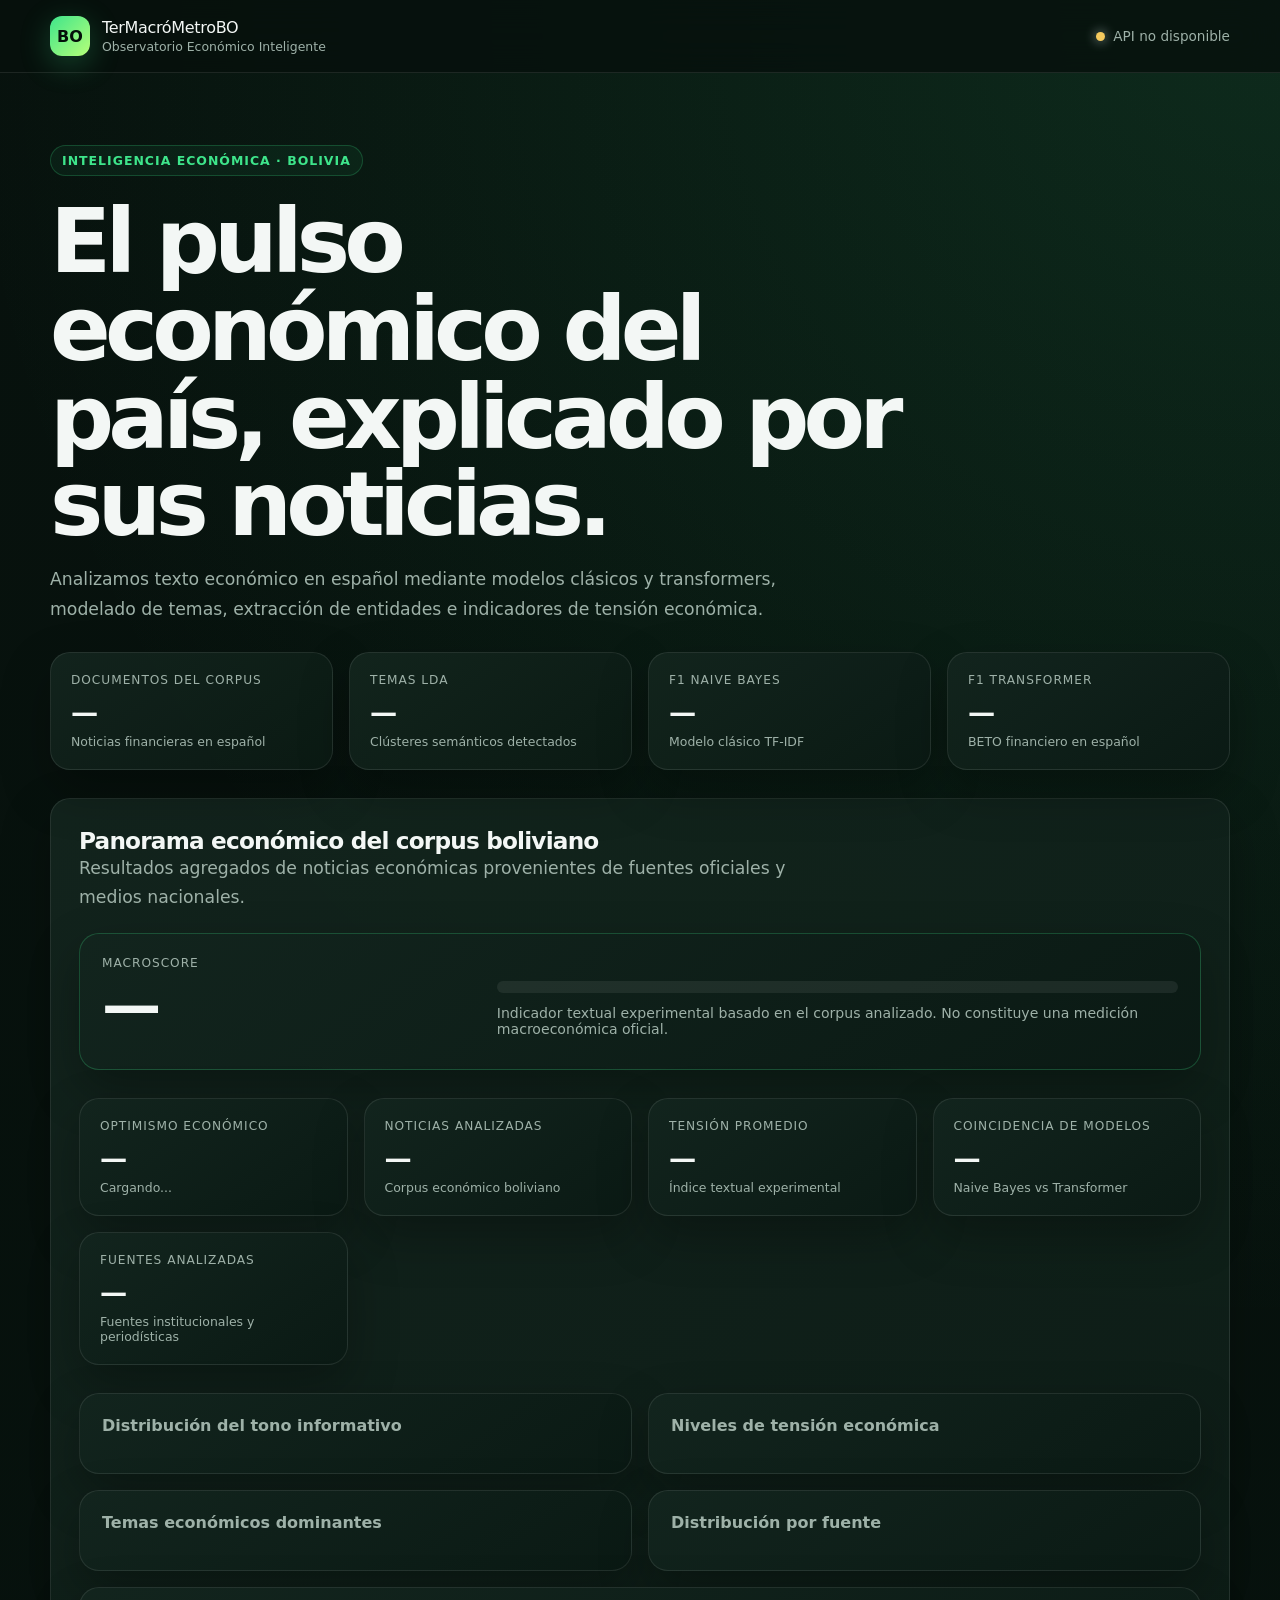
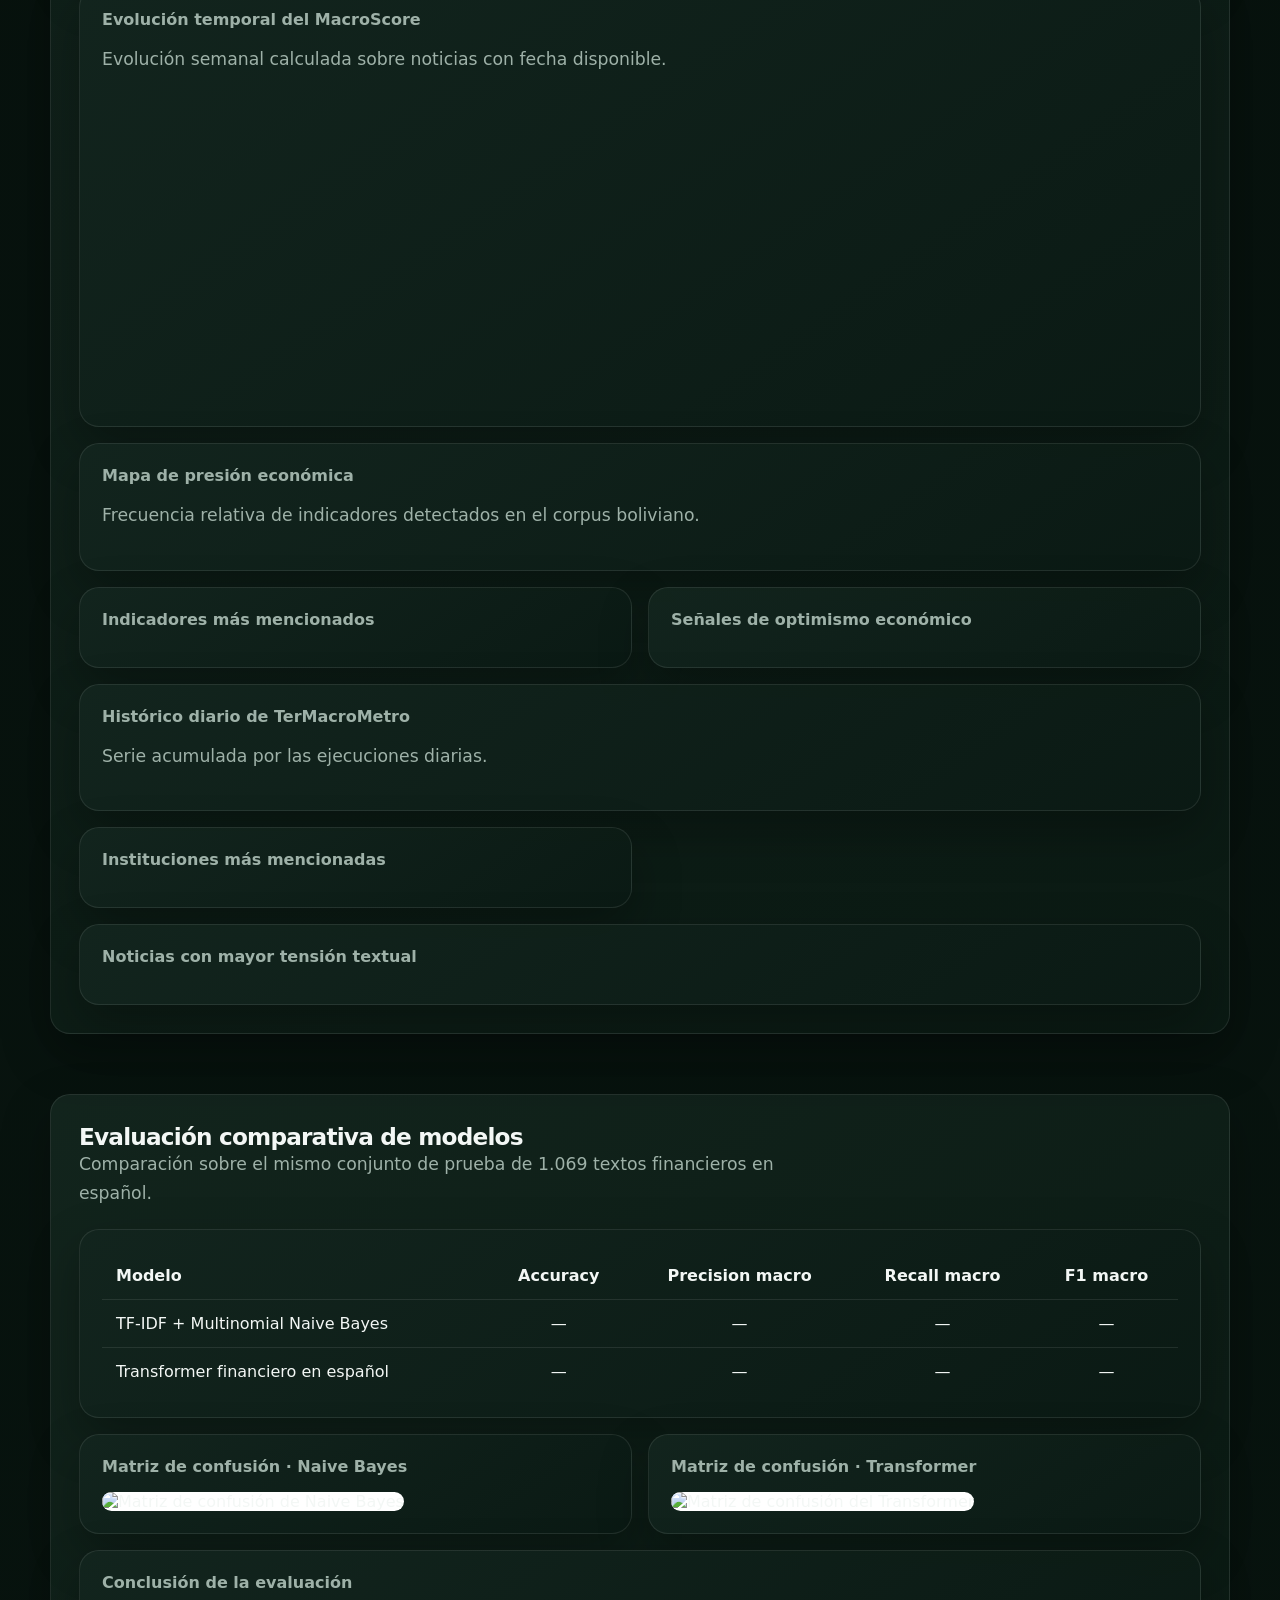
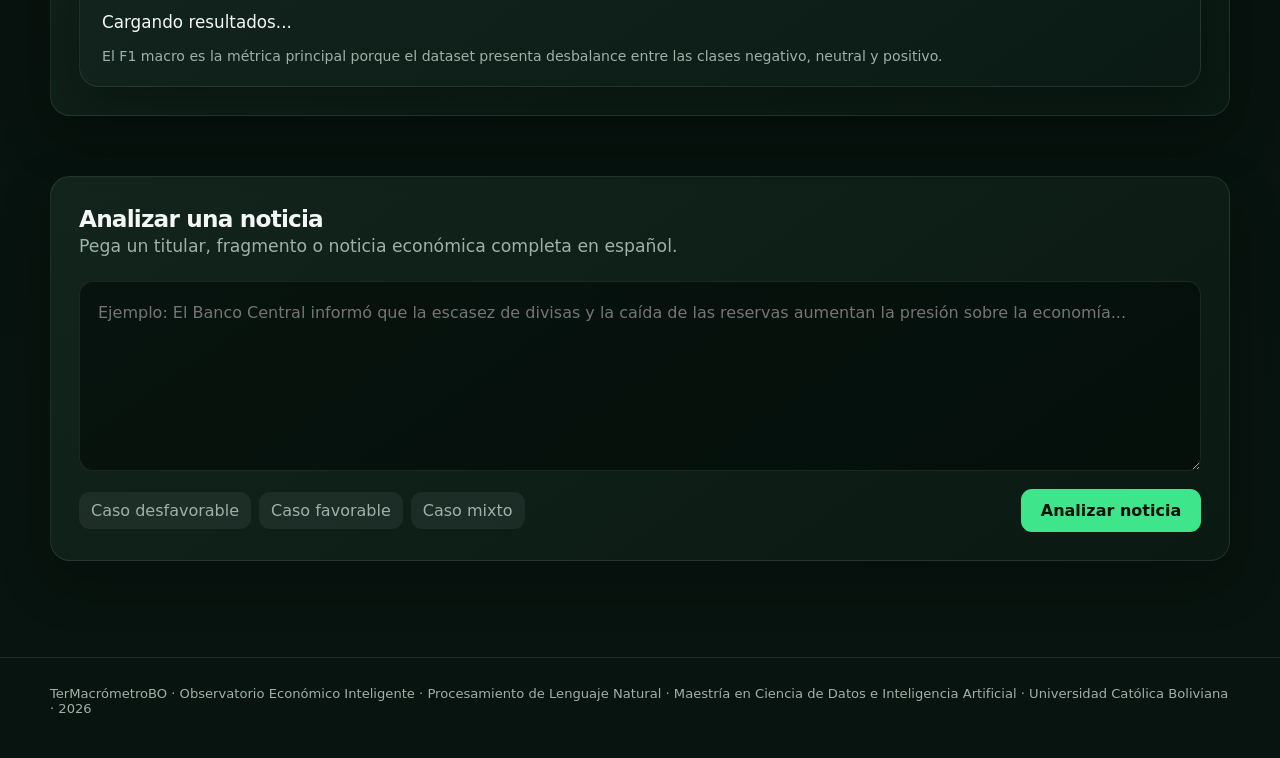
==== web/observatory/index.html @ 7c6d293d "feat: prepare TerMacroMetro v1.0.0 release candidate" ====
<!doctype html>
<html lang="es">
<head>
    <meta charset="utf-8">
    <meta
        name="viewport"
        content="width=device-width, initial-scale=1"
    >
    <meta
        name="description"
        content="Observatorio inteligente de noticias económicas bolivianas"
    >

    <title>TerMacróMetroBO | Observatorio Económico Inteligente</title>

    <style>
        :root {
            --background: #07110d;
            --surface: #0d1c16;
            --surface-2: #13251e;
            --border: rgba(255, 255, 255, 0.09);
            --text: #f3f7f5;
            --muted: #9eb1a8;
            --green: #3ee58b;
            --yellow: #f4c95d;
            --red: #ff6b6b;
            --blue: #71b7ff;
            --shadow: 0 20px 50px rgba(0, 0, 0, 0.28);
        }

        * {
            box-sizing: border-box;
        }

        html {
            scroll-behavior: smooth;
        }

        body {
            margin: 0;
            min-height: 100vh;
            color: var(--text);
            background:
                radial-gradient(
                    circle at top right,
                    rgba(62, 229, 139, 0.12),
                    transparent 32%
                ),
                linear-gradient(
                    180deg,
                    #07110d 0%,
                    #08140f 100%
                );
            font-family:
                Inter,
                ui-sans-serif,
                system-ui,
                -apple-system,
                BlinkMacSystemFont,
                "Segoe UI",
                sans-serif;
        }

        button,
        textarea {
            font: inherit;
        }

        .container {
            width: min(1180px, calc(100% - 32px));
            margin: 0 auto;
        }

        header {
            border-bottom: 1px solid var(--border);
            background: rgba(7, 17, 13, 0.82);
            backdrop-filter: blur(18px);
            position: sticky;
            top: 0;
            z-index: 10;
        }

        .navbar {
            min-height: 72px;
            display: flex;
            align-items: center;
            justify-content: space-between;
            gap: 24px;
        }

        .brand {
            display: flex;
            align-items: center;
            gap: 12px;
        }

        .brand-mark {
            width: 40px;
            height: 40px;
            border-radius: 12px;
            display: grid;
            place-items: center;
            font-weight: 900;
            color: #04100a;
            background:
                linear-gradient(
                    135deg,
                    var(--green),
                    #b6ff79
                );
            box-shadow: 0 8px 30px rgba(62, 229, 139, 0.25);
        }

        .brand-title {
            margin: 0;
            font-size: 1rem;
            letter-spacing: -0.02em;
        }

        .brand-subtitle {
            margin: 2px 0 0;
            color: var(--muted);
            font-size: 0.78rem;
        }

        .status {
            display: inline-flex;
            align-items: center;
            gap: 8px;
            color: var(--muted);
            font-size: 0.85rem;
        }

        .status-dot {
            width: 9px;
            height: 9px;
            border-radius: 999px;
            background: var(--yellow);
            box-shadow: 0 0 12px currentColor;
        }

        .status-dot.online {
            background: var(--green);
        }

        .hero {
            padding: 72px 0 36px;
        }

        .eyebrow {
            display: inline-flex;
            align-items: center;
            gap: 8px;
            padding: 7px 11px;
            border: 1px solid rgba(62, 229, 139, 0.22);
            border-radius: 999px;
            color: var(--green);
            background: rgba(62, 229, 139, 0.06);
            font-size: 0.78rem;
            font-weight: 700;
            letter-spacing: 0.08em;
            text-transform: uppercase;
        }

        h1 {
            max-width: 850px;
            margin: 22px 0 16px;
            font-size: clamp(2.5rem, 7vw, 5.6rem);
            line-height: 0.98;
            letter-spacing: -0.065em;
        }

        .hero p {
            max-width: 760px;
            margin: 0;
            color: var(--muted);
            font-size: 1.08rem;
            line-height: 1.7;
        }

        .metrics-grid,
        .result-grid {
            display: grid;
            gap: 16px;
        }

        .metrics-grid {
            grid-template-columns: repeat(4, 1fr);
            margin: 28px 0;
        }

        .result-grid {
            grid-template-columns: repeat(2, 1fr);
        }

        .card {
            border: 1px solid var(--border);
            border-radius: 20px;
            background:
                linear-gradient(
                    145deg,
                    rgba(19, 37, 30, 0.95),
                    rgba(11, 26, 20, 0.95)
                );
            box-shadow: var(--shadow);
        }

        .metric-card {
            padding: 20px;
        }

        .metric-label {
            color: var(--muted);
            font-size: 0.76rem;
            text-transform: uppercase;
            letter-spacing: 0.08em;
        }

        .metric-value {
            margin-top: 10px;
            font-size: 1.7rem;
            font-weight: 850;
            letter-spacing: -0.04em;
        }

        .metric-note {
            margin-top: 6px;
            color: var(--muted);
            font-size: 0.78rem;
        }

        .analyzer {
            margin: 28px 0 60px;
            padding: 28px;
        }

        .section-header {
            display: flex;
            align-items: flex-start;
            justify-content: space-between;
            gap: 20px;
            margin-bottom: 20px;
        }

        .section-title {
            margin: 0;
            font-size: 1.45rem;
            letter-spacing: -0.035em;
        }

        .section-description {
            margin: 7px 0 0;
            color: var(--muted);
            line-height: 1.55;
        }

        textarea {
            width: 100%;
            min-height: 190px;
            padding: 18px;
            resize: vertical;
            color: var(--text);
            background: rgba(3, 11, 8, 0.62);
            border: 1px solid var(--border);
            border-radius: 14px;
            outline: none;
            line-height: 1.6;
            transition: border-color 0.2s, box-shadow 0.2s;
        }

        textarea:focus {
            border-color: rgba(62, 229, 139, 0.6);
            box-shadow: 0 0 0 4px rgba(62, 229, 139, 0.08);
        }

        .actions {
            margin-top: 14px;
            display: flex;
            justify-content: space-between;
            align-items: center;
            gap: 12px;
            flex-wrap: wrap;
        }

        .examples {
            display: flex;
            gap: 8px;
            flex-wrap: wrap;
        }

        .example-button,
        .primary-button {
            border: 0;
            border-radius: 11px;
            cursor: pointer;
            transition:
                transform 0.15s,
                opacity 0.15s,
                background 0.15s;
        }

        .example-button {
            padding: 9px 12px;
            color: var(--muted);
            background: rgba(255, 255, 255, 0.06);
        }

        .example-button:hover {
            color: var(--text);
            background: rgba(255, 255, 255, 0.1);
        }

        .primary-button {
            min-width: 180px;
            padding: 12px 18px;
            color: #031008;
            background: var(--green);
            font-weight: 800;
        }

        .primary-button:hover {
            transform: translateY(-1px);
        }

        .primary-button:disabled {
            cursor: wait;
            opacity: 0.55;
            transform: none;
        }

        .results {
            display: none;
            margin-bottom: 72px;
        }

        .results.visible {
            display: block;
        }

        .result-card {
            padding: 22px;
        }

        .result-card.full {
            grid-column: 1 / -1;
        }

        .result-card h3 {
            margin: 0 0 16px;
            font-size: 1rem;
            color: var(--muted);
            font-weight: 650;
        }

        .headline-value {
            font-size: 2rem;
            font-weight: 900;
            letter-spacing: -0.045em;
            text-transform: capitalize;
        }

        .tone-favorable {
            color: var(--green);
        }

        .tone-neutral {
            color: var(--yellow);
        }

        .tone-desfavorable {
            color: var(--red);
        }

        .secondary {
            margin-top: 8px;
            color: var(--muted);
            font-size: 0.88rem;
        }

        .stress-track,
        .probability-track {
            width: 100%;
            overflow: hidden;
            border-radius: 999px;
            background: rgba(255, 255, 255, 0.07);
        }

        .stress-track {
            height: 12px;
            margin-top: 16px;
        }

        .stress-fill {
            width: 0;
            height: 100%;
            border-radius: inherit;
            transition: width 0.6s ease;
            background: var(--yellow);
        }

        .probability-row {
            margin-bottom: 12px;
        }

        .probability-header {
            display: flex;
            justify-content: space-between;
            gap: 20px;
            margin-bottom: 6px;
            color: var(--muted);
            font-size: 0.82rem;
            text-transform: capitalize;
        }

        .probability-track {
            height: 7px;
        }

        .probability-fill {
            height: 100%;
            border-radius: inherit;
            background: var(--blue);
        }

        .tag-list {
            display: flex;
            gap: 8px;
            flex-wrap: wrap;
        }

        .tag {
            padding: 8px 11px;
            border: 1px solid var(--border);
            border-radius: 999px;
            color: #cfe0d7;
            background: rgba(255, 255, 255, 0.04);
            font-size: 0.82rem;
        }

        .model-comparison {
            display: grid;
            grid-template-columns: repeat(2, 1fr);
            gap: 14px;
        }

        .model-box {
            padding: 16px;
            border: 1px solid var(--border);
            border-radius: 14px;
            background: rgba(0, 0, 0, 0.12);
        }

        .model-name {
            color: var(--muted);
            font-size: 0.78rem;
        }

        .model-prediction {
            margin-top: 8px;
            font-size: 1.15rem;
            font-weight: 800;
            text-transform: capitalize;
        }

        .agreement {
            display: inline-flex;
            margin-top: 16px;
            padding: 8px 11px;
            border-radius: 999px;
            font-size: 0.78rem;
            font-weight: 750;
        }

        .agreement.yes {
            color: var(--green);
            background: rgba(62, 229, 139, 0.1);
        }

        .agreement.no {
            color: var(--yellow);
            background: rgba(244, 201, 93, 0.1);
        }

        .error-box {
            display: none;
            margin-top: 16px;
            padding: 14px;
            border: 1px solid rgba(255, 107, 107, 0.28);
            border-radius: 12px;
            color: #ffb5b5;
            background: rgba(255, 107, 107, 0.08);
        }

        footer {
            padding: 28px 0 42px;
            border-top: 1px solid var(--border);
            color: var(--muted);
            font-size: 0.82rem;
        }

        .loading-text {
            display: none;
            color: var(--muted);
            font-size: 0.86rem;
        }

        @media (max-width: 900px) {
            .metrics-grid {
                grid-template-columns: repeat(2, 1fr);
            }

            .result-grid {
                grid-template-columns: 1fr;
            }

            .result-card.full {
                grid-column: auto;
            }
        }

        @media (max-width: 600px) {
            .navbar {
                min-height: 64px;
            }

            .status span:last-child {
                display: none;
            }

            .hero {
                padding-top: 48px;
            }

            .metrics-grid {
                grid-template-columns: 1fr;
            }

            .analyzer {
                padding: 20px;
            }

            .model-comparison {
                grid-template-columns: 1fr;
            }

            .primary-button {
                width: 100%;
            }
        }
    </style>
</head>

<body>
<header>
    <div class="container navbar">
        <div class="brand">
            <div class="brand-mark">BO</div>

            <div>
                <p class="brand-title">TerMacróMetroBO</p>
                <p class="brand-subtitle">Observatorio Económico Inteligente</p>
            </div>
        </div>

        <div class="status">
            <span id="statusDot" class="status-dot"></span>
            <span id="statusText">Verificando modelos...</span>
        </div>
    </div>
</header>

<main>
    <section class="hero">
        <div class="container">
            <span class="eyebrow">Inteligencia económica · Bolivia</span>

            <h1>El pulso económico del país, explicado por sus noticias.</h1>

            <p>
                Analizamos texto económico en español mediante modelos clásicos
                y transformers, modelado de temas, extracción de entidades e
                indicadores de tensión económica.
            </p>

            <div class="metrics-grid">
                <article class="card metric-card">
                    <div class="metric-label">Documentos del corpus</div>
                    <div id="documentsMetric" class="metric-value">—</div>
                    <div class="metric-note">Noticias financieras en español</div>
                </article>

                <article class="card metric-card">
                    <div class="metric-label">Temas LDA</div>
                    <div id="topicsMetric" class="metric-value">—</div>
                    <div class="metric-note">Clústeres semánticos detectados</div>
                </article>

                <article class="card metric-card">
                    <div class="metric-label">F1 Naive Bayes</div>
                    <div id="nbMetric" class="metric-value">—</div>
                    <div class="metric-note">Modelo clásico TF-IDF</div>
                </article>

                <article class="card metric-card">
                    <div class="metric-label">F1 Transformer</div>
                    <div id="transformerMetric" class="metric-value">—</div>
                    <div class="metric-note">BETO financiero en español</div>
                </article>
            </div>

            <section
                id="observatoryDashboard"
                class="card analyzer"
                style="margin-top: 28px"
            >
                <div class="section-header">
                    <div>
                        <h2 class="section-title">
                            Panorama económico del corpus boliviano
                        </h2>

                        <p class="section-description">
                            Resultados agregados de noticias económicas
                            provenientes de fuentes oficiales y medios nacionales.
                        </p>
                    </div>
                </div>

                <article
                    id="pulsoboIndexCard"
                    class="card result-card full"
                    style="
                        margin-bottom: 18px;
                        border-color: rgba(62, 229, 139, 0.24);
                    "
                >
                    <div
                        style="
                            display: grid;
                            grid-template-columns:
                                minmax(180px, 0.7fr)
                                minmax(260px, 1.3fr);
                            gap: 28px;
                            align-items: center;
                        "
                    >
                        <div>
                            <div class="metric-label">
                                MacroScore
                            </div>

                            <div
                                id="pulsoboIndexValue"
                                class="headline-value"
                                style="font-size: 3.7rem"
                            >
                                —
                            </div>

                            <div
                                id="pulsoboIndexLevel"
                                class="secondary"
                                style="
                                    text-transform: uppercase;
                                    font-weight: 800;
                                    letter-spacing: 0.08em;
                                "
                            ></div>
                        </div>

                        <div>
                            <div
                                id="pulsoboIndexInterpretation"
                                style="
                                    font-size: 1.08rem;
                                    line-height: 1.65;
                                "
                            ></div>

                            <div class="stress-track">
                                <div
                                    id="pulsoboIndexFill"
                                    class="stress-fill"
                                ></div>
                            </div>

                            <div
                                class="secondary"
                                style="margin-top: 12px"
                            >
                                Indicador textual experimental basado en
                                el corpus analizado. No constituye una
                                medición macroeconómica oficial.
                            </div>
                        </div>
                    </div>
                </article>

                <div class="metrics-grid">
                    <article
                        id="optimismIndexCard"
                        class="card metric-card"
                    >
                        <div class="metric-label">
                            Optimismo económico
                        </div>

                        <div
                            id="optimismIndexValue"
                            class="metric-value"
                        >
                            —
                        </div>

                        <div
                            id="optimismIndexLevel"
                            class="metric-note"
                        >
                            Cargando...
                        </div>
                    </article>
                    <article class="card metric-card">
                        <div class="metric-label">
                            Noticias analizadas
                        </div>

                        <div
                            id="dashboardTotal"
                            class="metric-value"
                        >
                            —
                        </div>

                        <div class="metric-note">
                            Corpus económico boliviano
                        </div>
                    </article>

                    <article class="card metric-card">
                        <div class="metric-label">
                            Tensión promedio
                        </div>

                        <div
                            id="dashboardStress"
                            class="metric-value"
                        >
                            —
                        </div>

                        <div class="metric-note">
                            Índice textual experimental
                        </div>
                    </article>

                    <article class="card metric-card">
                        <div class="metric-label">
                            Coincidencia de modelos
                        </div>

                        <div
                            id="dashboardAgreement"
                            class="metric-value"
                        >
                            —
                        </div>

                        <div class="metric-note">
                            Naive Bayes vs Transformer
                        </div>
                    </article>

                    <article class="card metric-card">
                        <div class="metric-label">
                            Fuentes analizadas
                        </div>

                        <div
                            id="dashboardSourcesCount"
                            class="metric-value"
                        >
                            —
                        </div>

                        <div class="metric-note">
                            Fuentes institucionales y periodísticas
                        </div>
                    </article>
                </div>

                <div class="result-grid">
                    <article class="card result-card">
                        <h3>Distribución del tono informativo</h3>
                        <div id="dashboardTones"></div>
                    </article>

                    <article class="card result-card">
                        <h3>Niveles de tensión económica</h3>
                        <div id="dashboardStressLevels"></div>
                    </article>

                    <article class="card result-card">
                        <h3>Temas económicos dominantes</h3>
                        <div id="dashboardTopics"></div>
                    </article>

                    <article class="card result-card">
                        <h3>Distribución por fuente</h3>
                        <div id="dashboardSources"></div>
                    </article>

                    <article
                        id="timelineCard"
                        class="card result-card full"
                    >
                        <h3>
                            Evolución temporal del MacroScore
                        </h3>

                        <p
                            id="timelineDescription"
                            class="secondary"
                            style="margin-bottom: 16px"
                        >
                            Evolución semanal calculada sobre noticias
                            con fecha disponible.
                        </p>

                        <div
                            style="
                                position: relative;
                                width: 100%;
                                min-height: 310px;
                            "
                        >
                            <canvas
                                id="pulsoboTimelineCanvas"
                                width="1100"
                                height="310"
                                style="
                                    width: 100%;
                                    height: 310px;
                                "
                            ></canvas>
                        </div>
                    </article>

                    <article class="card result-card full">
                        <h3>Mapa de presión económica</h3>

                        <p class="secondary">
                            Frecuencia relativa de indicadores
                            detectados en el corpus boliviano.
                        </p>

                        <div
                            id="economicIndicatorMap"
                            style="
                                display: grid;
                                gap: 12px;
                                margin-top: 18px;
                            "
                        ></div>
                    </article>

                    <article class="card result-card">
                        <h3>Indicadores más mencionados</h3>

                        <div
                            id="dashboardIndicators"
                            class="tag-list"
                        ></div>
                    </article>

                    <article class="card result-card">
                        <h3>Señales de optimismo económico</h3>

                        <div
                            id="optimismSignals"
                            class="tag-list"
                        ></div>
                    </article>

                    <article
                        id="dailyHistoryCard"
                        class="card result-card full"
                    >
                        <h3>Histórico diario de TerMacroMetro</h3>

                        <p
                            id="dailyHistoryDescription"
                            class="secondary"
                            style="margin-bottom: 16px"
                        >
                            Serie acumulada por las ejecuciones diarias.
                        </p>

                        <div
                            id="dailyHistoryTable"
                            style="overflow-x:auto"
                        ></div>
                    </article>

                    <article class="card result-card">
                        <h3>Instituciones más mencionadas</h3>

                        <div
                            id="dashboardEntities"
                            class="tag-list"
                        ></div>
                    </article>

                    <article class="card result-card full">
                        <h3>Noticias con mayor tensión textual</h3>

                        <div
                            id="dashboardHighStress"
                            style="display: grid; gap: 10px"
                        ></div>
                    </article>
                </div>
            </section>

            <section
                id="modelEvaluationSection"
                class="card analyzer"
                style="margin-top: 28px"
            >
                <div class="section-header">
                    <div>
                        <h2 class="section-title">
                            Evaluación comparativa de modelos
                        </h2>

                        <p class="section-description">
                            Comparación sobre el mismo conjunto de prueba
                            de 1.069 textos financieros en español.
                        </p>
                    </div>
                </div>

                <div class="result-grid">
                    <article class="card result-card full">
                        <div
                            style="
                                overflow-x: auto;
                            "
                        >
                            <table
                                style="
                                    width: 100%;
                                    border-collapse: collapse;
                                    min-width: 720px;
                                "
                            >
                                <thead>
                                    <tr>
                                        <th style="text-align:left;padding:14px;border-bottom:1px solid var(--border)">
                                            Modelo
                                        </th>
                                        <th style="padding:14px;border-bottom:1px solid var(--border)">
                                            Accuracy
                                        </th>
                                        <th style="padding:14px;border-bottom:1px solid var(--border)">
                                            Precision macro
                                        </th>
                                        <th style="padding:14px;border-bottom:1px solid var(--border)">
                                            Recall macro
                                        </th>
                                        <th style="padding:14px;border-bottom:1px solid var(--border)">
                                            F1 macro
                                        </th>
                                    </tr>
                                </thead>

                                <tbody>
                                    <tr>
                                        <td style="padding:14px;border-bottom:1px solid var(--border)">
                                            TF-IDF + Multinomial Naive Bayes
                                        </td>
                                        <td id="evalNbAccuracy" style="padding:14px;text-align:center;border-bottom:1px solid var(--border)">
                                            —
                                        </td>
                                        <td id="evalNbPrecision" style="padding:14px;text-align:center;border-bottom:1px solid var(--border)">
                                            —
                                        </td>
                                        <td id="evalNbRecall" style="padding:14px;text-align:center;border-bottom:1px solid var(--border)">
                                            —
                                        </td>
                                        <td id="evalNbF1" style="padding:14px;text-align:center;border-bottom:1px solid var(--border)">
                                            —
                                        </td>
                                    </tr>

                                    <tr>
                                        <td style="padding:14px">
                                            Transformer financiero en español
                                        </td>
                                        <td id="evalTransformerAccuracy" style="padding:14px;text-align:center">
                                            —
                                        </td>
                                        <td id="evalTransformerPrecision" style="padding:14px;text-align:center">
                                            —
                                        </td>
                                        <td id="evalTransformerRecall" style="padding:14px;text-align:center">
                                            —
                                        </td>
                                        <td id="evalTransformerF1" style="padding:14px;text-align:center">
                                            —
                                        </td>
                                    </tr>
                                </tbody>
                            </table>
                        </div>
                    </article>

                    <article class="card result-card">
                        <h3>Matriz de confusión · Naive Bayes</h3>

                        <img
                            src="/api/reports/naive-bayes-confusion"
                            alt="Matriz de confusión de Naive Bayes"
                            style="
                                width: 100%;
                                border-radius: 14px;
                                background: white;
                            "
                        >
                    </article>

                    <article class="card result-card">
                        <h3>Matriz de confusión · Transformer</h3>

                        <img
                            src="/api/reports/transformer-confusion"
                            alt="Matriz de confusión del Transformer"
                            style="
                                width: 100%;
                                border-radius: 14px;
                                background: white;
                            "
                        >
                    </article>

                    <article class="card result-card full">
                        <h3>Conclusión de la evaluación</h3>

                        <div
                            id="evaluationConclusion"
                            style="
                                font-size: 1.05rem;
                                line-height: 1.7;
                            "
                        >
                            Cargando resultados...
                        </div>

                        <div
                            class="secondary"
                            style="margin-top: 12px"
                        >
                            El F1 macro es la métrica principal porque el
                            dataset presenta desbalance entre las clases
                            negativo, neutral y positivo.
                        </div>
                    </article>
                </div>
            </section>

            <section class="card analyzer">
                <div class="section-header">
                    <div>
                        <h2 class="section-title">Analizar una noticia</h2>
                        <p class="section-description">
                            Pega un titular, fragmento o noticia económica
                            completa en español.
                        </p>
                    </div>
                </div>

                <textarea
                    id="newsText"
                    maxlength="20000"
                    placeholder="Ejemplo: El Banco Central informó que la escasez de divisas y la caída de las reservas aumentan la presión sobre la economía..."
                ></textarea>

                <div class="actions">
                    <div class="examples">
                        <button
                            class="example-button"
                            data-example="negative"
                            type="button"
                        >
                            Caso desfavorable
                        </button>

                        <button
                            class="example-button"
                            data-example="positive"
                            type="button"
                        >
                            Caso favorable
                        </button>

                        <button
                            class="example-button"
                            data-example="mixed"
                            type="button"
                        >
                            Caso mixto
                        </button>
                    </div>

                    <span id="loadingText" class="loading-text">
                        Procesando con Naive Bayes, Transformer y LDA...
                    </span>

                    <button
                        id="analyzeButton"
                        class="primary-button"
                        type="button"
                    >
                        Analizar noticia
                    </button>
                </div>

                <div id="errorBox" class="error-box"></div>
            </section>

            <section id="results" class="results">
                <div class="section-header">
                    <div>
                        <h2 class="section-title">Resultado del análisis</h2>
                        <p class="section-description">
                            Interpretación automática del texto ingresado.
                        </p>
                    </div>
                </div>

                <div class="result-grid">
                    <article class="card result-card">
                        <h3>Tono informativo consolidado</h3>
                        <div
                            id="toneValue"
                            class="headline-value"
                        >
                            —
                        </div>
                        <div id="toneConfidence" class="secondary"></div>
                        <div id="selectedModel" class="secondary"></div>
                    </article>

                    <article class="card result-card">
                        <h3>Índice de tensión textual</h3>
                        <div id="stressValue" class="headline-value">—</div>
                        <div id="stressLevel" class="secondary"></div>

                        <div class="stress-track">
                            <div id="stressFill" class="stress-fill"></div>
                        </div>
                    </article>

                    <article class="card result-card full">
                        <h3>Comparación de modelos</h3>

                        <div class="model-comparison">
                            <div class="model-box">
                                <div class="model-name">
                                    TF-IDF + Multinomial Naive Bayes
                                </div>
                                <div
                                    id="nbPrediction"
                                    class="model-prediction"
                                >
                                    —
                                </div>
                                <div id="nbConfidence" class="secondary"></div>
                            </div>

                            <div class="model-box">
                                <div class="model-name">
                                    Transformer financiero en español
                                </div>
                                <div
                                    id="transformerPrediction"
                                    class="model-prediction"
                                >
                                    —
                                </div>
                                <div
                                    id="transformerConfidence"
                                    class="secondary"
                                ></div>
                            </div>
                        </div>

                        <div id="agreementBadge" class="agreement"></div>
                    </article>

                    <article class="card result-card">
                        <h3>Tema dominante</h3>
                        <div id="topicName" class="headline-value">—</div>
                        <div id="topicConfidence" class="secondary"></div>

                        <div
                            id="topicKeywords"
                            class="tag-list"
                            style="margin-top: 16px"
                        ></div>
                    </article>

                    <article class="card result-card">
                        <h3>Probabilidades del Transformer</h3>
                        <div id="probabilities"></div>
                    </article>

                    <article class="card result-card">
                        <h3>Entidades detectadas</h3>
                        <div id="entities" class="tag-list"></div>
                    </article>

                    <article class="card result-card">
                        <h3>Indicadores económicos</h3>
                        <div id="indicators" class="tag-list"></div>
                    </article>

                    <article class="card result-card full">
                        <h3>Factores del índice de tensión</h3>

                        <div class="result-grid">
                            <div>
                                <div class="metric-label">
                                    Términos de riesgo
                                </div>
                                <div
                                    id="riskTerms"
                                    class="tag-list"
                                    style="margin-top: 10px"
                                ></div>
                            </div>

                            <div>
                                <div class="metric-label">
                                    Términos de alivio
                                </div>
                                <div
                                    id="reliefTerms"
                                    class="tag-list"
                                    style="margin-top: 10px"
                                ></div>
                            </div>
                        </div>
                    </article>
                </div>
            </section>
        </div>
    </section>
</main>

<footer>
    <div class="container">
        TerMacrómetroBO · Observatorio Económico Inteligente ·
        Procesamiento de Lenguaje Natural ·
        Maestría en Ciencia de Datos e Inteligencia Artificial · Universidad Católica Boliviana · 2026
    </div>
</footer>

<script>
    const examples = {
        negative:
            "El BCB informó que la escasez de divisas, la caída de las reservas internacionales y el aumento de la inflación incrementan la presión sobre la economía boliviana.",

        positive:
            "Las exportaciones bolivianas registraron un crecimiento récord y fortalecieron el ingreso de divisas, mientras la inflación mostró señales de estabilidad.",

        mixed:
            "YPFB anunció una mejora en la distribución de combustibles, aunque persisten demoras y preocupación por la escasez de diésel en algunas regiones."
    };

    const elements = {
        text: document.getElementById("newsText"),
        button: document.getElementById("analyzeButton"),
        results: document.getElementById("results"),
        error: document.getElementById("errorBox"),
        loading: document.getElementById("loadingText")
    };

    function percentage(value) {
        return `${(Number(value || 0) * 100).toFixed(1)}%`;
    }

    function renderTags(containerId, values, emptyText = "Sin detecciones") {
        const container = document.getElementById(containerId);
        container.innerHTML = "";

        const normalized = Array.isArray(values)
            ? values
            : Object.keys(values || {});

        if (!normalized.length) {
            const tag = document.createElement("span");
            tag.className = "tag";
            tag.textContent = emptyText;
            container.appendChild(tag);
            return;
        }

        normalized.forEach((value) => {
            const tag = document.createElement("span");
            tag.className = "tag";

            if (typeof values === "object" && !Array.isArray(values)) {
                tag.textContent = `${value} × ${values[value]}`;
            } else {
                tag.textContent = value;
            }

            container.appendChild(tag);
        });
    }

    function renderProbabilities(probabilities) {
        const container = document.getElementById("probabilities");
        container.innerHTML = "";

        Object.entries(probabilities || {})
            .sort((a, b) => b[1] - a[1])
            .forEach(([label, value]) => {
                const row = document.createElement("div");
                row.className = "probability-row";

                row.innerHTML = `
                    <div class="probability-header">
                        <span>${label}</span>
                        <span>${percentage(value)}</span>
                    </div>

                    <div class="probability-track">
                        <div
                            class="probability-fill"
                            style="width: ${Number(value) * 100}%"
                        ></div>
                    </div>
                `;

                container.appendChild(row);
            });
    }

    function toneClass(tone) {
        return `tone-${tone || "neutral"}`;
    }

    function renderResult(data) {
        const consolidated = data.resultado_consolidado;
        const nb = data.modelos.naive_bayes;
        const transformer = data.modelos.transformer;
        const topic = data.tema;
        const context = data.contexto_boliviano;
        const stress = context.stress_lexico;

        const toneElement = document.getElementById("toneValue");
        toneElement.textContent = consolidated.tono_informativo;
        toneElement.className =
            `headline-value ${toneClass(consolidated.tono_informativo)}`;

        document.getElementById("toneConfidence").textContent =
            `Confianza: ${percentage(consolidated.confianza)}`;

        document.getElementById("selectedModel").textContent =
            `Modelo seleccionado: ${consolidated.modelo_seleccionado}`;

        document.getElementById("stressValue").textContent =
            `${stress.score}/100`;

        document.getElementById("stressLevel").textContent =
            `Nivel ${stress.nivel}`;

        const stressFill = document.getElementById("stressFill");
        stressFill.style.width = `${stress.score}%`;

        if (stress.score >= 75) {
            stressFill.style.background = "var(--red)";
        } else if (stress.score >= 60) {
            stressFill.style.background = "#ff9966";
        } else if (stress.score >= 40) {
            stressFill.style.background = "var(--yellow)";
        } else {
            stressFill.style.background = "var(--green)";
        }

        document.getElementById("nbPrediction").textContent =
            nb.tono_informativo;

        document.getElementById("nbPrediction").className =
            `model-prediction ${toneClass(nb.tono_informativo)}`;

        document.getElementById("nbConfidence").textContent =
            `Confianza: ${percentage(nb.confianza)}`;

        document.getElementById("transformerPrediction").textContent =
            transformer.tono_informativo;

        document.getElementById("transformerPrediction").className =
            `model-prediction ${toneClass(transformer.tono_informativo)}`;

        document.getElementById("transformerConfidence").textContent =
            `Confianza: ${percentage(transformer.confianza)}`;

        const agreement = document.getElementById("agreementBadge");

        if (consolidated.coincidencia_modelos) {
            agreement.className = "agreement yes";
            agreement.textContent = "Los modelos coinciden";
        } else {
            agreement.className = "agreement no";
            agreement.textContent =
                "Los modelos discrepan · se prioriza el Transformer";
        }

        document.getElementById("topicName").textContent = topic.nombre;

        document.getElementById("topicConfidence").textContent =
            `Confianza temática: ${percentage(topic.confianza)}`;

        renderTags(
            "topicKeywords",
            (topic.keywords || []).slice(0, 8)
        );

        renderProbabilities(transformer.probabilidades);

        renderTags("entities", context.entidades);
        renderTags("indicators", context.indicadores);

        renderTags(
            "riskTerms",
            stress.riesgo_detectado,
            "No se detectaron términos de riesgo"
        );

        renderTags(
            "reliefTerms",
            stress.alivio_detectado,
            "No se detectaron términos de alivio"
        );

        elements.results.classList.add("visible");
        elements.results.scrollIntoView({
            behavior: "smooth",
            block: "start"
        });
    }

    async function analyze() {
        const texto = elements.text.value.trim();

        elements.error.style.display = "none";

        if (texto.length < 10) {
            elements.error.textContent =
                "Ingresa un texto de al menos 10 caracteres.";
            elements.error.style.display = "block";
            return;
        }

        elements.button.disabled = true;
        elements.button.textContent = "Analizando...";
        elements.loading.style.display = "inline";

        try {
            const response = await fetch("/api/analyze", {
                method: "POST",
                headers: {
                    "Content-Type": "application/json"
                },
                body: JSON.stringify({ texto })
            });

            const data = await response.json();

            if (!response.ok) {
                throw new Error(
                    data.detail || "No se pudo completar el análisis."
                );
            }

            renderResult(data);
        } catch (error) {
            elements.error.textContent = error.message;
            elements.error.style.display = "block";
        } finally {
            elements.button.disabled = false;
            elements.button.textContent = "Analizar noticia";
            elements.loading.style.display = "none";
        }
    }

    function renderTerMacroMetroTimeline(temporal) {
        const card = document.getElementById(
            "timelineCard"
        );

        const canvas = document.getElementById(
            "pulsoboTimelineCanvas"
        );

        const description = document.getElementById(
            "timelineDescription"
        );

        if (!card || !canvas || !description) {
            return;
        }

        const series = temporal?.series || [];
        const datedDocuments = Number(
            temporal?.dated_documents || 0
        );

        const minimumPeriods = 3;
        const minimumDocuments = 15;

        const sufficientCoverage =
            series.length >= minimumPeriods
            && datedDocuments >= minimumDocuments;

        if (!sufficientCoverage) {
            card.style.display = "none";

            console.info(
                "Serie temporal ocultada por cobertura insuficiente:",
                {
                    datedDocuments,
                    periods: series.length,
                    minimumDocuments,
                    minimumPeriods
                }
            );

            return;
        }

        card.style.display = "block";

        description.textContent =
            `${datedDocuments} noticias con fecha válida · `
            + `${series.length} periodos representados · `
            + `mínimo ${
                temporal.minimum_documents_per_period || 1
            } noticias por periodo`;

        const context = canvas.getContext("2d");

        context.clearRect(
            0,
            0,
            canvas.width,
            canvas.height
        );

        const width = canvas.width;
        const height = canvas.height;

        const padding = {
            top: 28,
            right: 38,
            bottom: 58,
            left: 58
        };

        const chartWidth =
            width - padding.left - padding.right;

        const chartHeight =
            height - padding.top - padding.bottom;

        context.strokeStyle =
            "rgba(255, 255, 255, 0.10)";

        context.fillStyle = "#9eb1a8";
        context.font = "12px sans-serif";
        context.lineWidth = 1;

        [0, 25, 50, 75, 100].forEach(
            (value) => {
                const y =
                    padding.top
                    + chartHeight
                    - (value / 100) * chartHeight;

                context.beginPath();
                context.moveTo(
                    padding.left,
                    y
                );
                context.lineTo(
                    width - padding.right,
                    y
                );
                context.stroke();

                context.fillText(
                    String(value),
                    18,
                    y + 4
                );
            }
        );

        const points = series.map(
            (item, index) => {
                const x =
                    padding.left
                    + (
                        index
                        / (series.length - 1)
                    )
                    * chartWidth;

                const value = Number(
                    item.pulsobo_index || 0
                );

                const y =
                    padding.top
                    + chartHeight
                    - (value / 100) * chartHeight;

                return {
                    x,
                    y,
                    value,
                    period: item.period,
                    documents: item.documents
                };
            }
        );

        const gradient =
            context.createLinearGradient(
                0,
                padding.top,
                0,
                height - padding.bottom
            );

        gradient.addColorStop(
            0,
            "rgba(62, 229, 139, 0.30)"
        );

        gradient.addColorStop(
            1,
            "rgba(62, 229, 139, 0.01)"
        );

        context.beginPath();

        context.moveTo(
            points[0].x,
            height - padding.bottom
        );

        points.forEach((point) => {
            context.lineTo(
                point.x,
                point.y
            );
        });

        context.lineTo(
            points[points.length - 1].x,
            height - padding.bottom
        );

        context.closePath();
        context.fillStyle = gradient;
        context.fill();

        context.beginPath();

        points.forEach(
            (point, index) => {
                if (index === 0) {
                    context.moveTo(
                        point.x,
                        point.y
                    );
                } else {
                    context.lineTo(
                        point.x,
                        point.y
                    );
                }
            }
        );

        context.strokeStyle = "#3ee58b";
        context.lineWidth = 4;
        context.lineJoin = "round";
        context.lineCap = "round";
        context.stroke();

        points.forEach((point) => {
            context.beginPath();

            context.arc(
                point.x,
                point.y,
                6,
                0,
                Math.PI * 2
            );

            context.fillStyle = "#07110d";
            context.fill();

            context.strokeStyle = "#3ee58b";
            context.lineWidth = 3;
            context.stroke();

            context.fillStyle = "#f3f7f5";
            context.font =
                "bold 12px sans-serif";

            context.fillText(
                `${point.value.toFixed(1)} · n=${point.documents}`,
                point.x - 28,
                point.y - 14
            );

            context.save();

            context.translate(
                point.x,
                height - 18
            );

            context.rotate(
                -Math.PI / 8
            );

            context.fillStyle = "#9eb1a8";
            context.font = "11px sans-serif";

            context.fillText(
                point.period,
                -24,
                0
            );

            context.restore();
        });
    }
    function renderEconomicIndicatorMap(items) {
        const container =
            document.getElementById(
                "economicIndicatorMap"
            );

        container.innerHTML = "";

        const normalized = (
            items || []
        ).slice(0, 12);

        if (!normalized.length) {
            container.innerHTML =
                '<span class="tag">Sin indicadores disponibles</span>';
            return;
        }

        const maximum = Math.max(
            ...normalized.map(
                (item) => Number(
                    item.count || 0
                )
            ),
            1
        );

        normalized.forEach((item) => {
            const percentage =
                Number(item.count || 0)
                / maximum
                * 100;

            const row =
                document.createElement("div");

            row.innerHTML = `
                <div class="probability-header">
                    <span>${item.name}</span>
                    <span>
                        ${item.count} menciones ·
                        ${Number(
                            item.percentage || 0
                        ).toFixed(1)}%
                    </span>
                </div>

                <div
                    class="probability-track"
                    style="height: 11px"
                >
                    <div
                        class="probability-fill"
                        style="
                            width: ${percentage}%;
                            background:
                                linear-gradient(
                                    90deg,
                                    var(--green),
                                    var(--yellow)
                                );
                        "
                    ></div>
                </div>
            `;

            container.appendChild(row);
        });
    }

    function renderDailyHistory(records) {
        const card = document.getElementById(
            "dailyHistoryCard"
        );

        const description = document.getElementById(
            "dailyHistoryDescription"
        );

        const container = document.getElementById(
            "dailyHistoryTable"
        );

        if (!card || !description || !container) {
            return;
        }

        if (!records || !records.length) {
            card.style.display = "none";
            return;
        }

        card.style.display = "block";

        description.textContent =
            `${records.length} observaciones diarias acumuladas`;

        const recent = [...records]
            .reverse()
            .slice(0, 14);

        const rows = recent.map((item) => `
            <tr>
                <td style="padding:12px;border-bottom:1px solid var(--border)">
                    ${item.date || "—"}
                </td>
                <td style="padding:12px;text-align:center;border-bottom:1px solid var(--border)">
                    ${Number(item.documents || 0)}
                </td>
                <td style="padding:12px;text-align:center;border-bottom:1px solid var(--border)">
                    ${Number(item.pulsobo_index || 0).toFixed(1)}
                </td>
                <td style="padding:12px;text-align:center;border-bottom:1px solid var(--border)">
                    ${Number(item.optimism_index || 0).toFixed(1)}
                </td>
                <td style="padding:12px;text-align:center;border-bottom:1px solid var(--border)">
                    ${Number(item.stress_average || 0).toFixed(1)}
                </td>
                <td style="padding:12px;border-bottom:1px solid var(--border)">
                    ${item.top_indicator || "—"}
                </td>
            </tr>
        `).join("");

        container.innerHTML = `
            <table
                style="
                    width:100%;
                    border-collapse:collapse;
                    min-width:760px;
                "
            >
                <thead>
                    <tr>
                        <th style="padding:12px;text-align:left;border-bottom:1px solid var(--border)">Fecha</th>
                        <th style="padding:12px;border-bottom:1px solid var(--border)">Noticias</th>
                        <th style="padding:12px;border-bottom:1px solid var(--border)">TerMacroMetro</th>
                        <th style="padding:12px;border-bottom:1px solid var(--border)">Optimismo</th>
                        <th style="padding:12px;border-bottom:1px solid var(--border)">Tensión</th>
                        <th style="padding:12px;text-align:left;border-bottom:1px solid var(--border)">Indicador principal</th>
                    </tr>
                </thead>
                <tbody>
                    ${rows}
                </tbody>
            </table>
        `;
    }

    async function loadHistoryData() {
        try {
            const response = await fetch("/api/history");
            const data = await response.json();

            if (!response.ok) {
                throw new Error(
                    data.detail || "No se pudo cargar el histórico."
                );
            }

            renderDailyHistory(
                data.records || []
            );
        } catch (error) {
            console.error(
                "Error cargando histórico:",
                error
            );
        }
    }

    function renderDashboardBars(containerId, values) {
        const container = document.getElementById(containerId);
        container.innerHTML = "";

        Object.entries(values || {}).forEach(
            ([label, data]) => {
                const value =
                    typeof data === "object"
                        ? Number(data.percentage || 0)
                        : Number(data || 0);

                const count =
                    typeof data === "object"
                        ? Number(data.count || 0)
                        : Number(data || 0);

                const row = document.createElement("div");
                row.className = "probability-row";

                row.innerHTML = `
                    <div class="probability-header">
                        <span>${label}</span>
                        <span>${count} · ${value.toFixed(1)}%</span>
                    </div>

                    <div class="probability-track">
                        <div
                            class="probability-fill"
                            style="width: ${Math.min(value, 100)}%"
                        ></div>
                    </div>
                `;

                container.appendChild(row);
            }
        );
    }

    function renderDashboardCounters(
        containerId,
        values,
        emptyText
    ) {
        const container = document.getElementById(containerId);
        container.innerHTML = "";

        const entries = Object.entries(values || {});

        if (!entries.length) {
            const tag = document.createElement("span");
            tag.className = "tag";
            tag.textContent = emptyText;
            container.appendChild(tag);
            return;
        }

        entries.forEach(([label, count]) => {
            const tag = document.createElement("span");
            tag.className = "tag";
            tag.textContent = `${label} × ${count}`;
            container.appendChild(tag);
        });
    }

    function renderHighStressNews(news) {
        const container =
            document.getElementById("dashboardHighStress");

        container.innerHTML = "";

        (news || []).slice(0, 8).forEach((item) => {
            const card = document.createElement("a");

            card.href = item.url || "#";
            card.target = "_blank";
            card.rel = "noopener noreferrer";

            card.style.cssText = `
                display: block;
                padding: 15px;
                border: 1px solid var(--border);
                border-radius: 13px;
                color: inherit;
                text-decoration: none;
                background: rgba(0, 0, 0, 0.12);
            `;

            card.innerHTML = `
                <div
                    style="
                        display:flex;
                        justify-content:space-between;
                        gap:18px;
                        align-items:flex-start;
                    "
                >
                    <div>
                        <strong>${item.titulo}</strong>

                        <div class="secondary">
                            ${item.fuente} · ${item.tema}
                        </div>
                    </div>

                    <span
                        class="tag"
                        style="white-space:nowrap"
                    >
                        Stress ${item.stress_score}/100
                    </span>
                </div>
            `;

            container.appendChild(card);
        });
    }

    async function loadDashboardData() {
        try {
            const response = await fetch("/api/dashboard");
            const data = await response.json();

            if (!response.ok) {
                throw new Error(
                    data.detail ||
                    "No se pudo cargar el dashboard."
                );
            }

            const optimism = data.optimism_index || {};

            document.getElementById(
                "optimismIndexValue"
            ).textContent =
                `${Number(optimism.score || 0).toFixed(1)}/100`;

            document.getElementById(
                "optimismIndexLevel"
            ).textContent =
                `Nivel ${optimism.level || "sin datos"}`;

            renderDashboardCounters(
                "optimismSignals",
                data.optimism_signals,
                "Sin señales de optimismo detectadas"
            );

            const pulsobo = data.pulsobo_index || {};

            document.getElementById(
                "pulsoboIndexValue"
            ).textContent =
                `${Number(pulsobo.score || 0).toFixed(1)}/100`;

            document.getElementById(
                "pulsoboIndexLevel"
            ).textContent =
                `Nivel ${pulsobo.level || "sin datos"}`;

            document.getElementById(
                "pulsoboIndexInterpretation"
            ).textContent =
                pulsobo.interpretation || "";

            const pulsoboFill =
                document.getElementById("pulsoboIndexFill");

            pulsoboFill.style.width =
                `${Number(pulsobo.score || 0)}%`;

            if (Number(pulsobo.score || 0) >= 75) {
                pulsoboFill.style.background = "var(--red)";
            } else if (Number(pulsobo.score || 0) >= 60) {
                pulsoboFill.style.background = "#ff9966";
            } else if (Number(pulsobo.score || 0) >= 40) {
                pulsoboFill.style.background = "var(--yellow)";
            } else {
                pulsoboFill.style.background = "var(--green)";
            }

            document.getElementById(
                "dashboardTotal"
            ).textContent = Number(
                data.total_documents || 0
            ).toLocaleString("es-BO");

            document.getElementById(
                "dashboardStress"
            ).textContent =
                `${Number(data.stress?.average || 0).toFixed(1)}/100`;

            document.getElementById(
                "dashboardAgreement"
            ).textContent =
                `${Number(
                    data.model_agreement?.agreement_rate || 0
                ).toFixed(1)}%`;

            document.getElementById(
                "dashboardSourcesCount"
            ).textContent =
                Object.keys(data.sources || {}).length;

            renderDashboardBars(
                "dashboardTones",
                data.tones
            );

            renderDashboardBars(
                "dashboardStressLevels",
                data.stress?.levels
            );

            renderDashboardBars(
                "dashboardTopics",
                data.topics
            );

            renderDashboardBars(
                "dashboardSources",
                data.sources
            );

            renderDashboardCounters(
                "dashboardIndicators",
                data.indicators,
                "Sin indicadores detectados"
            );

            renderDashboardCounters(
                "dashboardEntities",
                data.entities,
                "Sin instituciones detectadas"
            );

            renderHighStressNews(
                data.highest_stress_news
            );

            renderTerMacroMetroTimeline(
                data.temporal_analysis
            );

            renderEconomicIndicatorMap(
                data.indicator_map
            );
        } catch (error) {
            console.error(
                "No se pudo cargar el dashboard:",
                error
            );
        }
    }

    async function loadSystemData() {
        try {
            const [healthResponse, modelResponse] = await Promise.all([
                fetch("/api/health"),
                fetch("/api/models")
            ]);

            const health = await healthResponse.json();
            const models = await modelResponse.json();

            const statusDot = document.getElementById("statusDot");
            const statusText = document.getElementById("statusText");

            if (health.model_ready) {
                statusDot.classList.add("online");
                statusText.textContent = "Modelos operativos";
            } else {
                statusText.textContent = "Sistema degradado";
            }

            document.getElementById("documentsMetric").textContent =
                Number(models.topic_model.documents || 0)
                    .toLocaleString("es-BO");

            document.getElementById("topicsMetric").textContent =
                models.topic_model.topics ?? "—";

            document.getElementById("nbMetric").textContent =
                models.classic_model.f1_macro != null
                    ? Number(models.classic_model.f1_macro).toFixed(3)
                    : "—";

            document.getElementById("transformerMetric").textContent =
                models.transformer_model.f1_macro != null
                    ? Number(models.transformer_model.f1_macro).toFixed(3)
                    : "—";

            const nb = models.classic_model || {};
            const transformer = models.transformer_model || {};

            document.getElementById(
                "evalNbAccuracy"
            ).textContent =
                nb.accuracy != null
                    ? Number(nb.accuracy).toFixed(4)
                    : "—";

            document.getElementById(
                "evalNbPrecision"
            ).textContent =
                nb.precision_macro != null
                    ? Number(nb.precision_macro).toFixed(4)
                    : "—";

            document.getElementById(
                "evalNbRecall"
            ).textContent =
                nb.recall_macro != null
                    ? Number(nb.recall_macro).toFixed(4)
                    : "—";

            document.getElementById(
                "evalNbF1"
            ).textContent =
                nb.f1_macro != null
                    ? Number(nb.f1_macro).toFixed(4)
                    : "—";

            document.getElementById(
                "evalTransformerAccuracy"
            ).textContent =
                transformer.accuracy != null
                    ? Number(transformer.accuracy).toFixed(4)
                    : "—";

            document.getElementById(
                "evalTransformerPrecision"
            ).textContent =
                transformer.precision_macro != null
                    ? Number(transformer.precision_macro).toFixed(4)
                    : "—";

            document.getElementById(
                "evalTransformerRecall"
            ).textContent =
                transformer.recall_macro != null
                    ? Number(transformer.recall_macro).toFixed(4)
                    : "—";

            document.getElementById(
                "evalTransformerF1"
            ).textContent =
                transformer.f1_macro != null
                    ? Number(transformer.f1_macro).toFixed(4)
                    : "—";

            const nbF1 = Number(nb.f1_macro || 0);
            const transformerF1 = Number(
                transformer.f1_macro || 0
            );

            const improvement =
                transformerF1 - nbF1;

            document.getElementById(
                "evaluationConclusion"
            ).textContent =
                improvement > 0
                    ? `El Transformer obtiene el mejor equilibrio entre clases: mejora el F1 macro en ${
                        improvement.toFixed(4)
                    } puntos frente a Naive Bayes. La accuracy es similar, pero el mayor recall macro indica que recupera mejor las clases minoritarias.`
                    : `Naive Bayes iguala o supera al Transformer en F1 macro dentro de este conjunto de prueba.`;
        } catch {
            document.getElementById("statusText").textContent =
                "API no disponible";
        }
    }

    document
        .querySelectorAll("[data-example]")
        .forEach((button) => {
            button.addEventListener("click", () => {
                elements.text.value =
                    examples[button.dataset.example];
                elements.text.focus();
            });
        });

    elements.button.addEventListener("click", analyze);

    elements.text.addEventListener("keydown", (event) => {
        if (
            event.key === "Enter" &&
            (event.ctrlKey || event.metaKey)
        ) {
            analyze();
        }
    });

    loadSystemData();
    loadDashboardData();
    loadHistoryData();
</script>
</body>
</html>
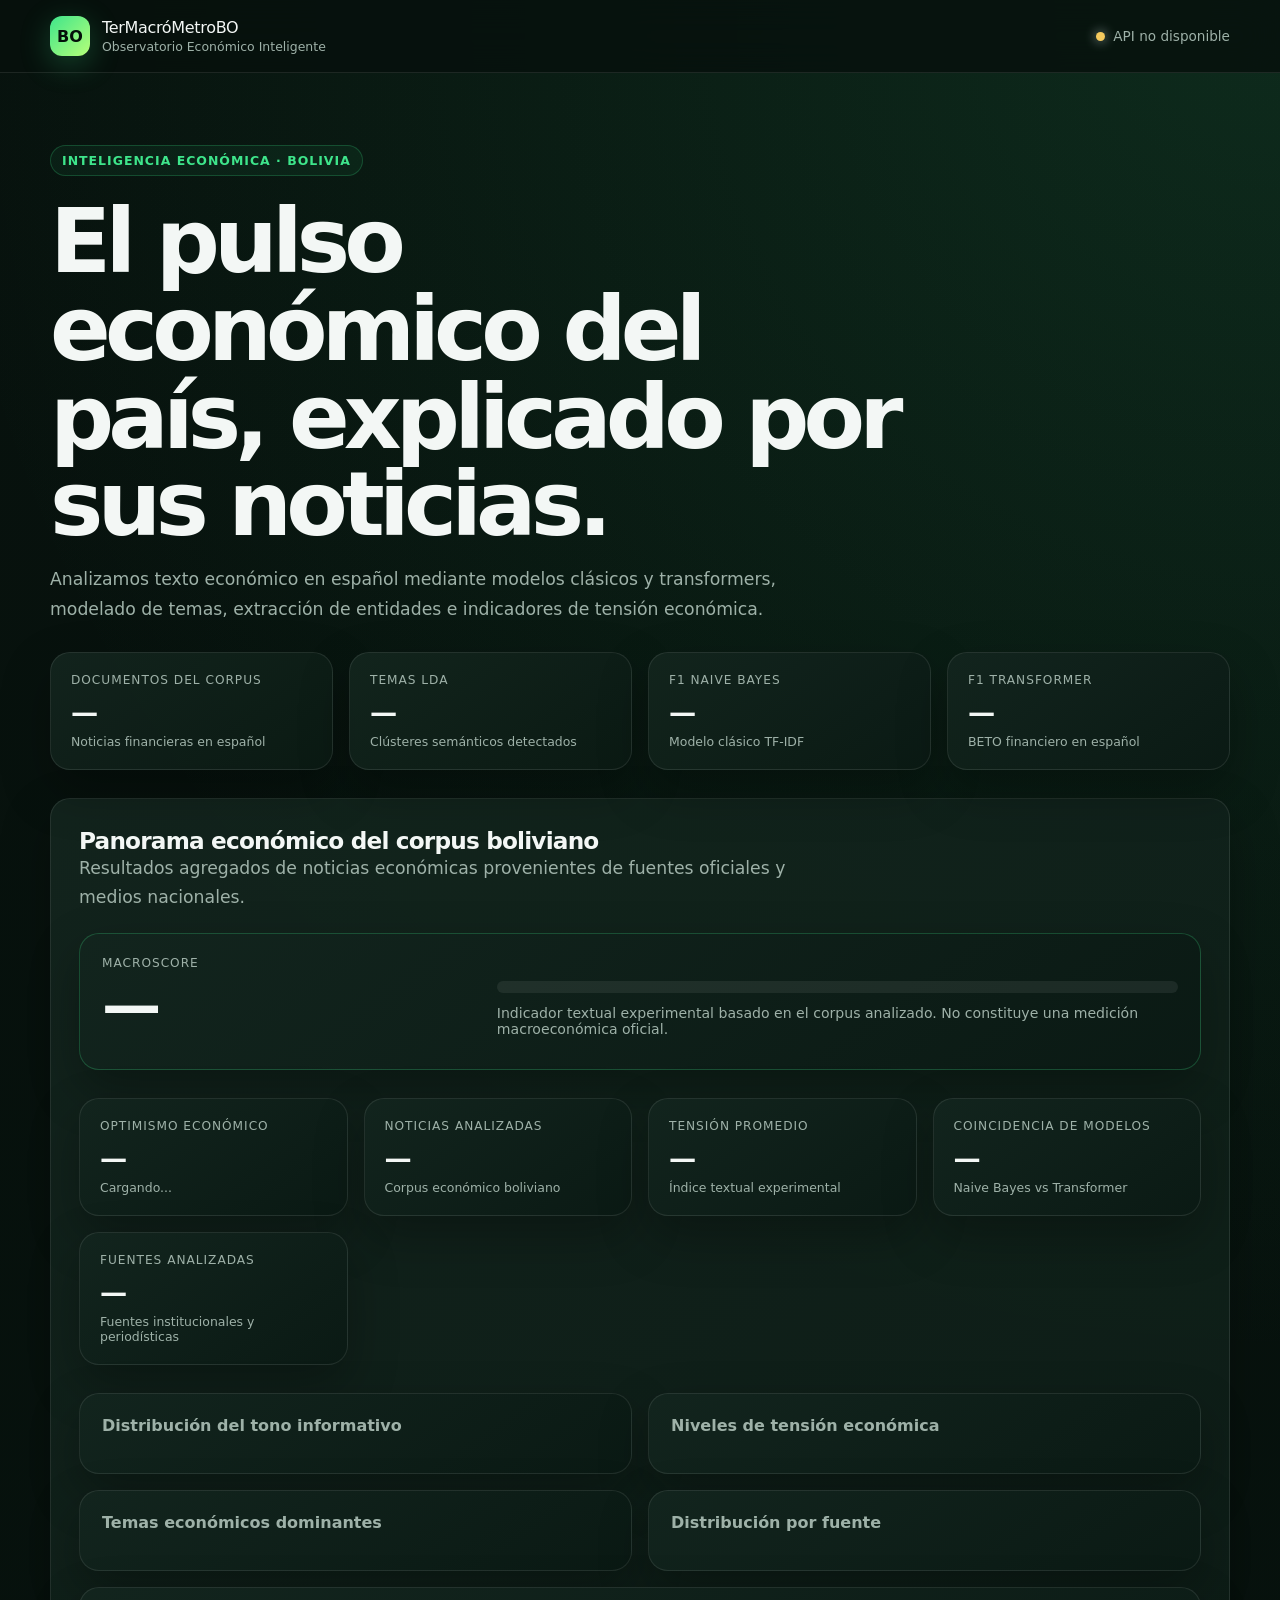
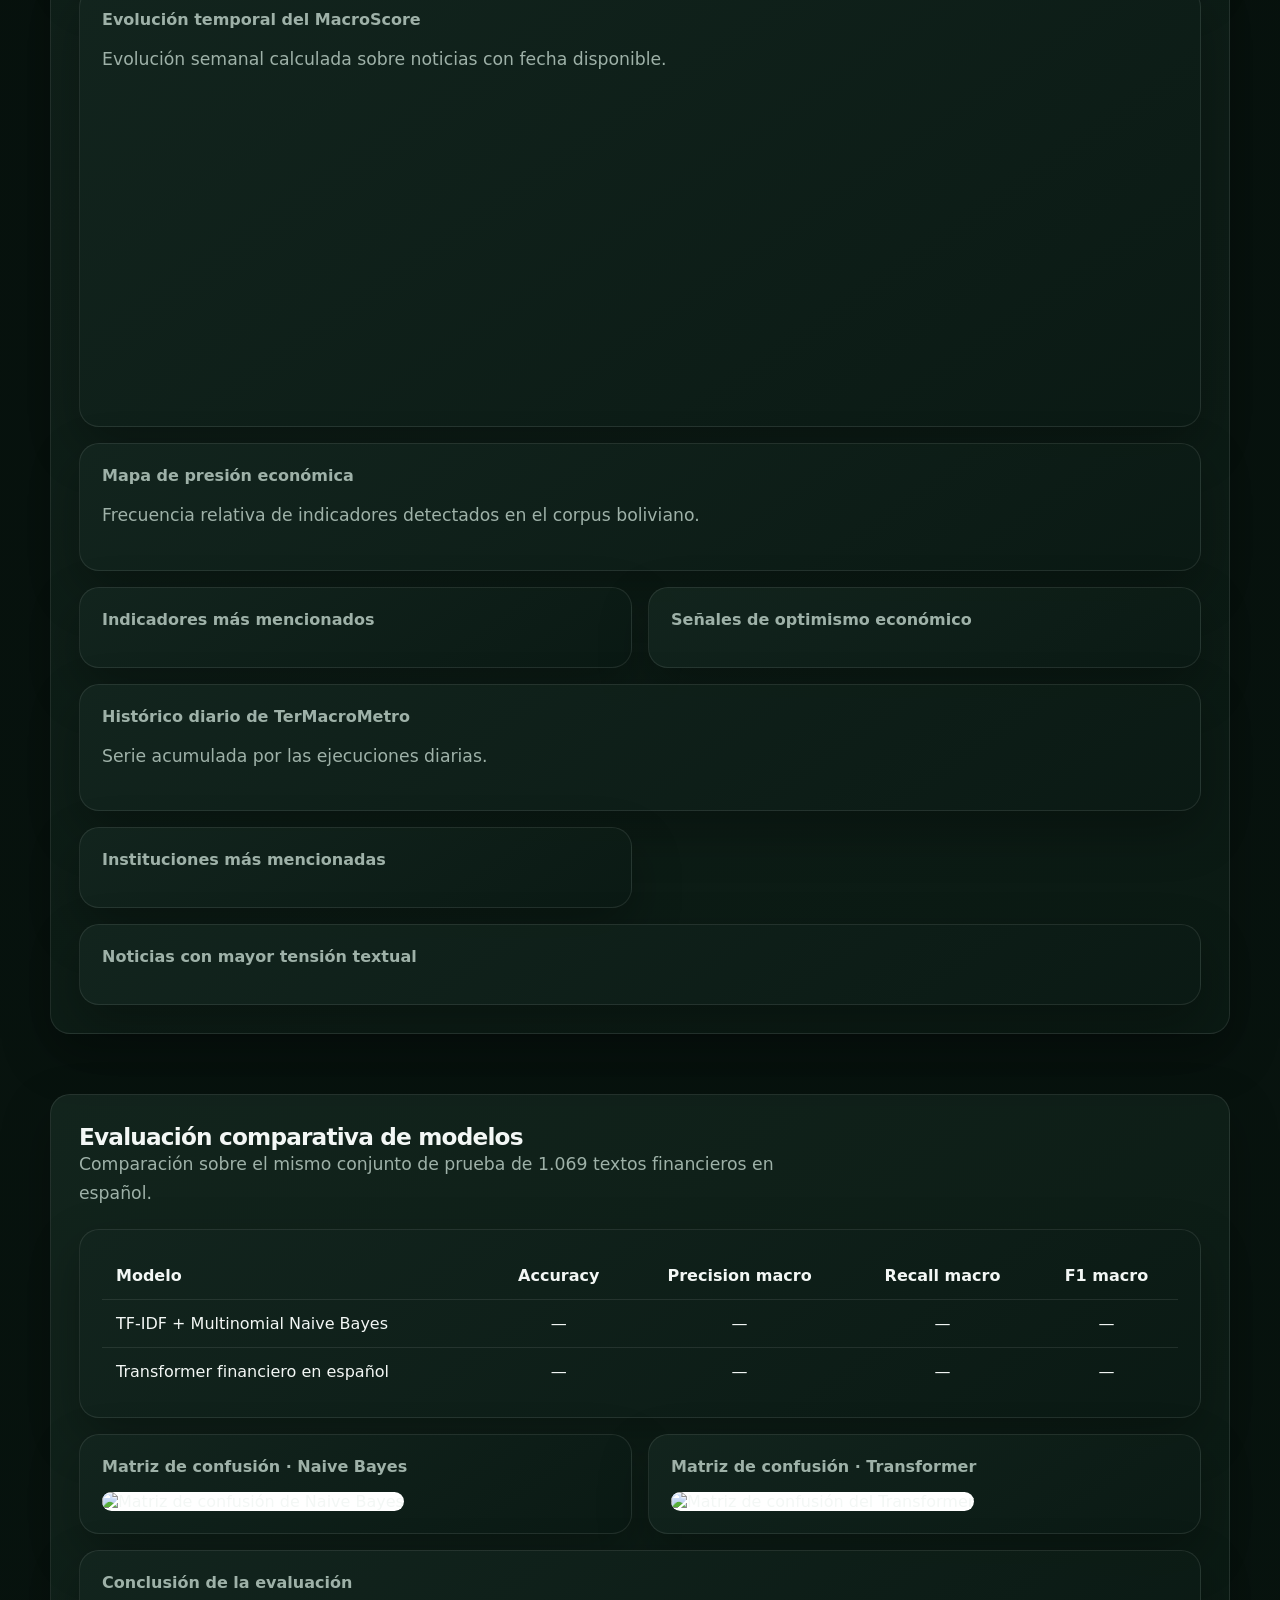
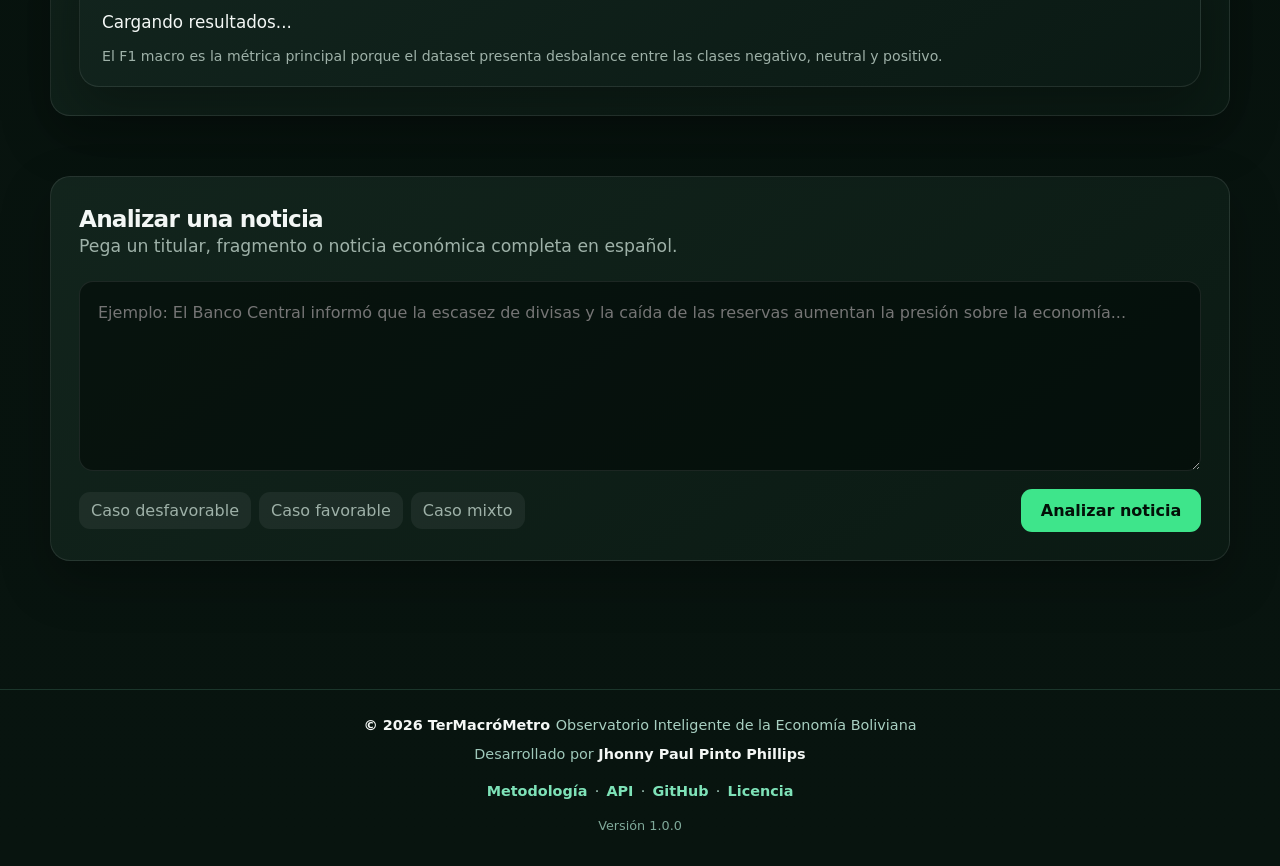
==== commit 8d537e5b: "docs: update methodology, license and footer" ====
--- a/web/observatory/index.html
+++ b/web/observatory/index.html
@@ -547,7 +547,85 @@
                 width: 100%;
             }
         }
-    </style>
+    /* === TerMacroMetro footer === */
+.site-footer {
+  display: flex;
+  flex-direction: column;
+  align-items: center;
+  gap: 0.85rem;
+  margin-top: 2rem;
+  padding: 1.5rem 1rem 1.8rem;
+  border-top: 1px solid rgba(126, 226, 184, 0.16);
+  text-align: center;
+  color: #a8cfc1;
+  font-size: 0.9rem;
+  line-height: 1.6;
+}
+
+.site-footer__brand {
+  display: flex;
+  flex-direction: column;
+  align-items: center;
+  gap: 0.35rem;
+}
+
+.site-footer__title {
+  display: flex;
+  flex-wrap: wrap;
+  justify-content: center;
+  gap: 0.35rem;
+}
+
+.site-footer__title strong {
+  color: #f4f7f5;
+}
+
+.site-footer__author {
+  display: block;
+  color: #9fc8ba;
+}
+
+.site-footer__author strong {
+  color: #f4f7f5;
+}
+
+.site-footer__links {
+  display: flex;
+  flex-wrap: wrap;
+  justify-content: center;
+  gap: 0.45rem;
+}
+
+.site-footer__links a,
+.site-footer__links a:visited {
+  color: #7ee2b8;
+  text-decoration: none;
+  font-weight: 600;
+}
+
+.site-footer__links a:hover,
+.site-footer__links a:focus-visible {
+  color: #b8f5dc;
+  text-decoration: underline;
+}
+
+.site-footer__version {
+  color: #7fa99a;
+  font-size: 0.8rem;
+}
+
+@media (max-width: 640px) {
+  .site-footer {
+    font-size: 0.82rem;
+  }
+
+  .site-footer__title {
+    flex-direction: column;
+    gap: 0.1rem;
+  }
+}
+/* === End TerMacroMetro footer === */
+</style>
 </head>
 
 <body>
@@ -1257,12 +1335,62 @@
     </section>
 </main>
 
-<footer>
-    <div class="container">
-        TerMacrómetroBO · Observatorio Económico Inteligente ·
-        Procesamiento de Lenguaje Natural ·
-        Maestría en Ciencia de Datos e Inteligencia Artificial · Universidad Católica Boliviana · 2026
+<footer class="site-footer">
+  <div class="site-footer__brand">
+    <div class="site-footer__title">
+      <strong>© 2026 TerMacróMetro</strong>
+      <span>Observatorio Inteligente de la Economía Boliviana</span>
     </div>
+
+    <div class="site-footer__author">
+      Desarrollado por
+      <strong>Jhonny Paul Pinto Phillips</strong>
+    </div>
+  </div>
+
+  <nav class="site-footer__links" aria-label="Enlaces del pie de página">
+    <a
+      href="https://github.com/paul-pinto/TerMacroMetro/blob/main/docs/METHODOLOGY.md"
+      target="_blank"
+      rel="noopener noreferrer"
+    >
+      Metodología
+    </a>
+
+    <span aria-hidden="true">·</span>
+
+    <a
+      href="/docs"
+      target="_blank"
+      rel="noopener noreferrer"
+    >
+      API
+    </a>
+
+    <span aria-hidden="true">·</span>
+
+    <a
+      href="https://github.com/paul-pinto/TerMacroMetro"
+      target="_blank"
+      rel="noopener noreferrer"
+    >
+      GitHub
+    </a>
+
+    <span aria-hidden="true">·</span>
+
+    <a
+      href="https://github.com/paul-pinto/TerMacroMetro/blob/main/LICENSE"
+      target="_blank"
+      rel="noopener noreferrer"
+    >
+      Licencia
+    </a>
+  </nav>
+
+  <div class="site-footer__version">
+    Versión 1.0.0
+  </div>
 </footer>
 
 <script>
@@ -2342,3 +2470,5 @@
 
 
 
+
+
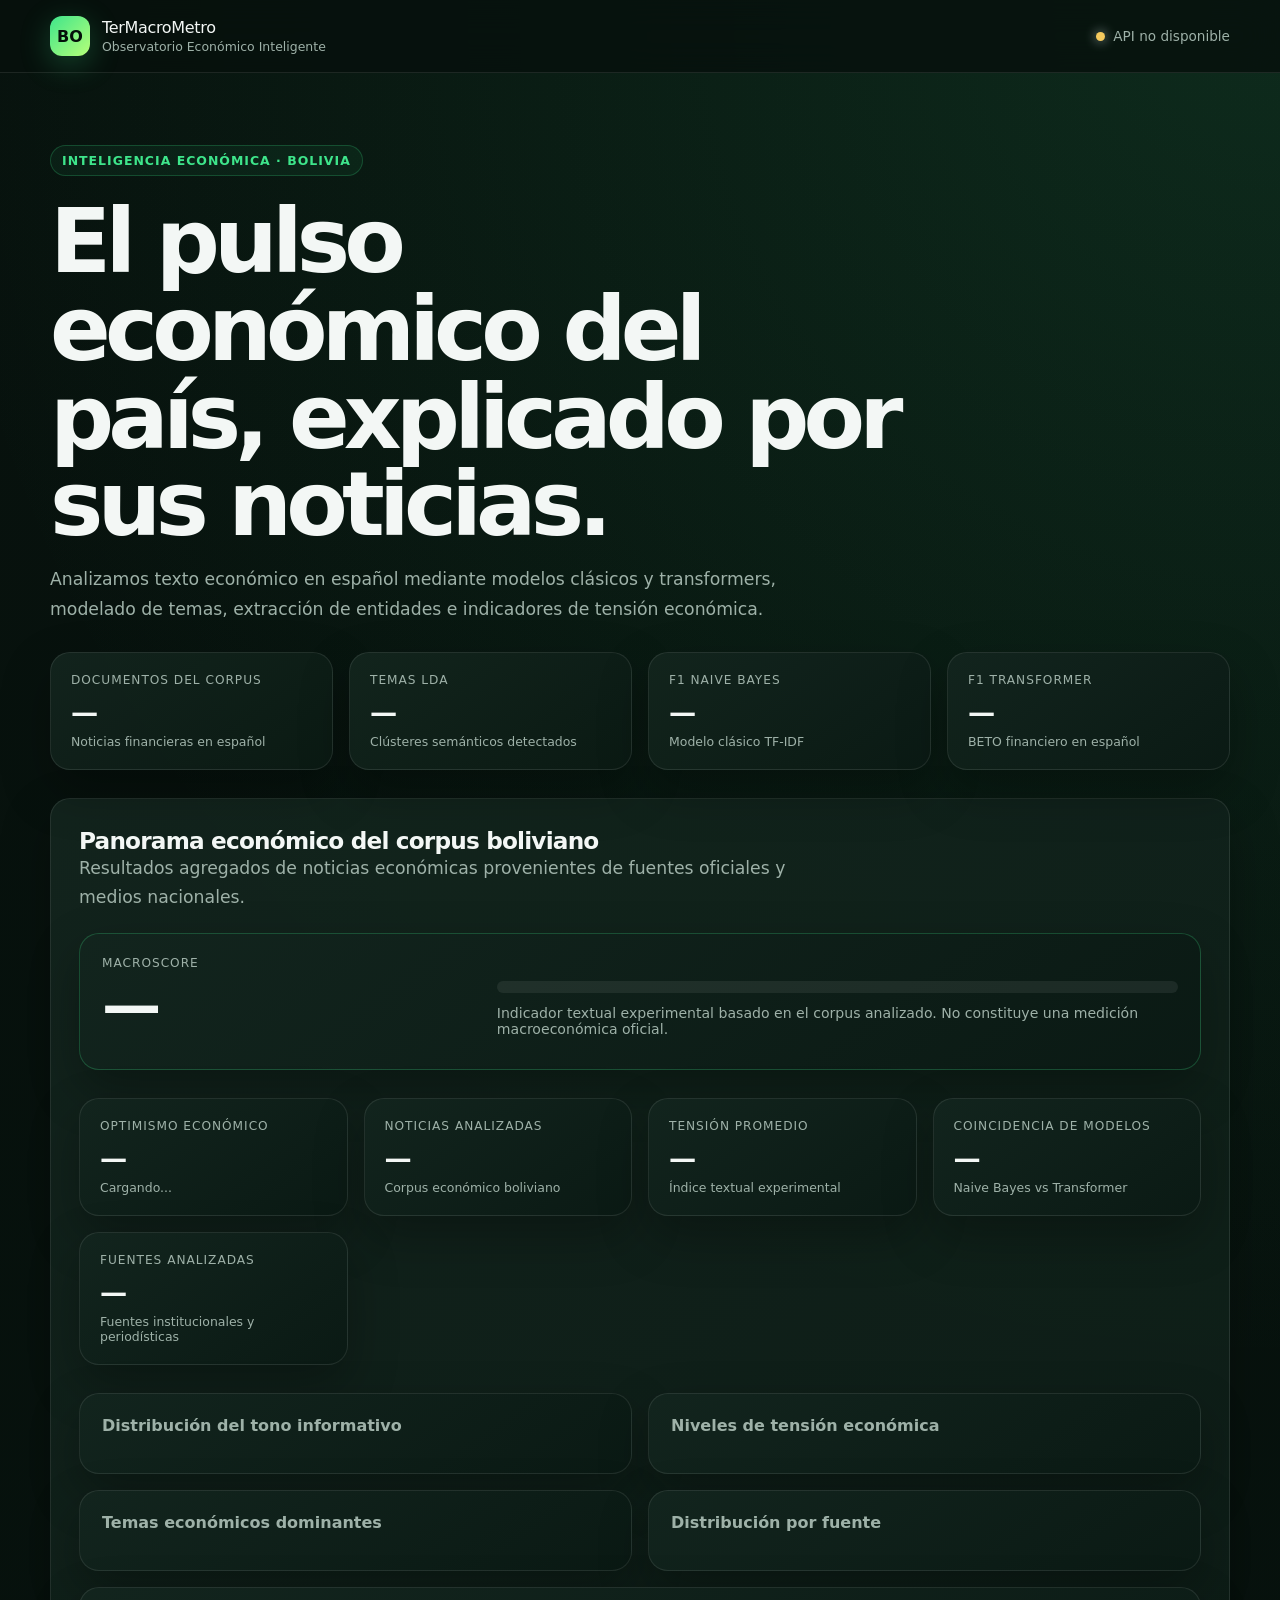
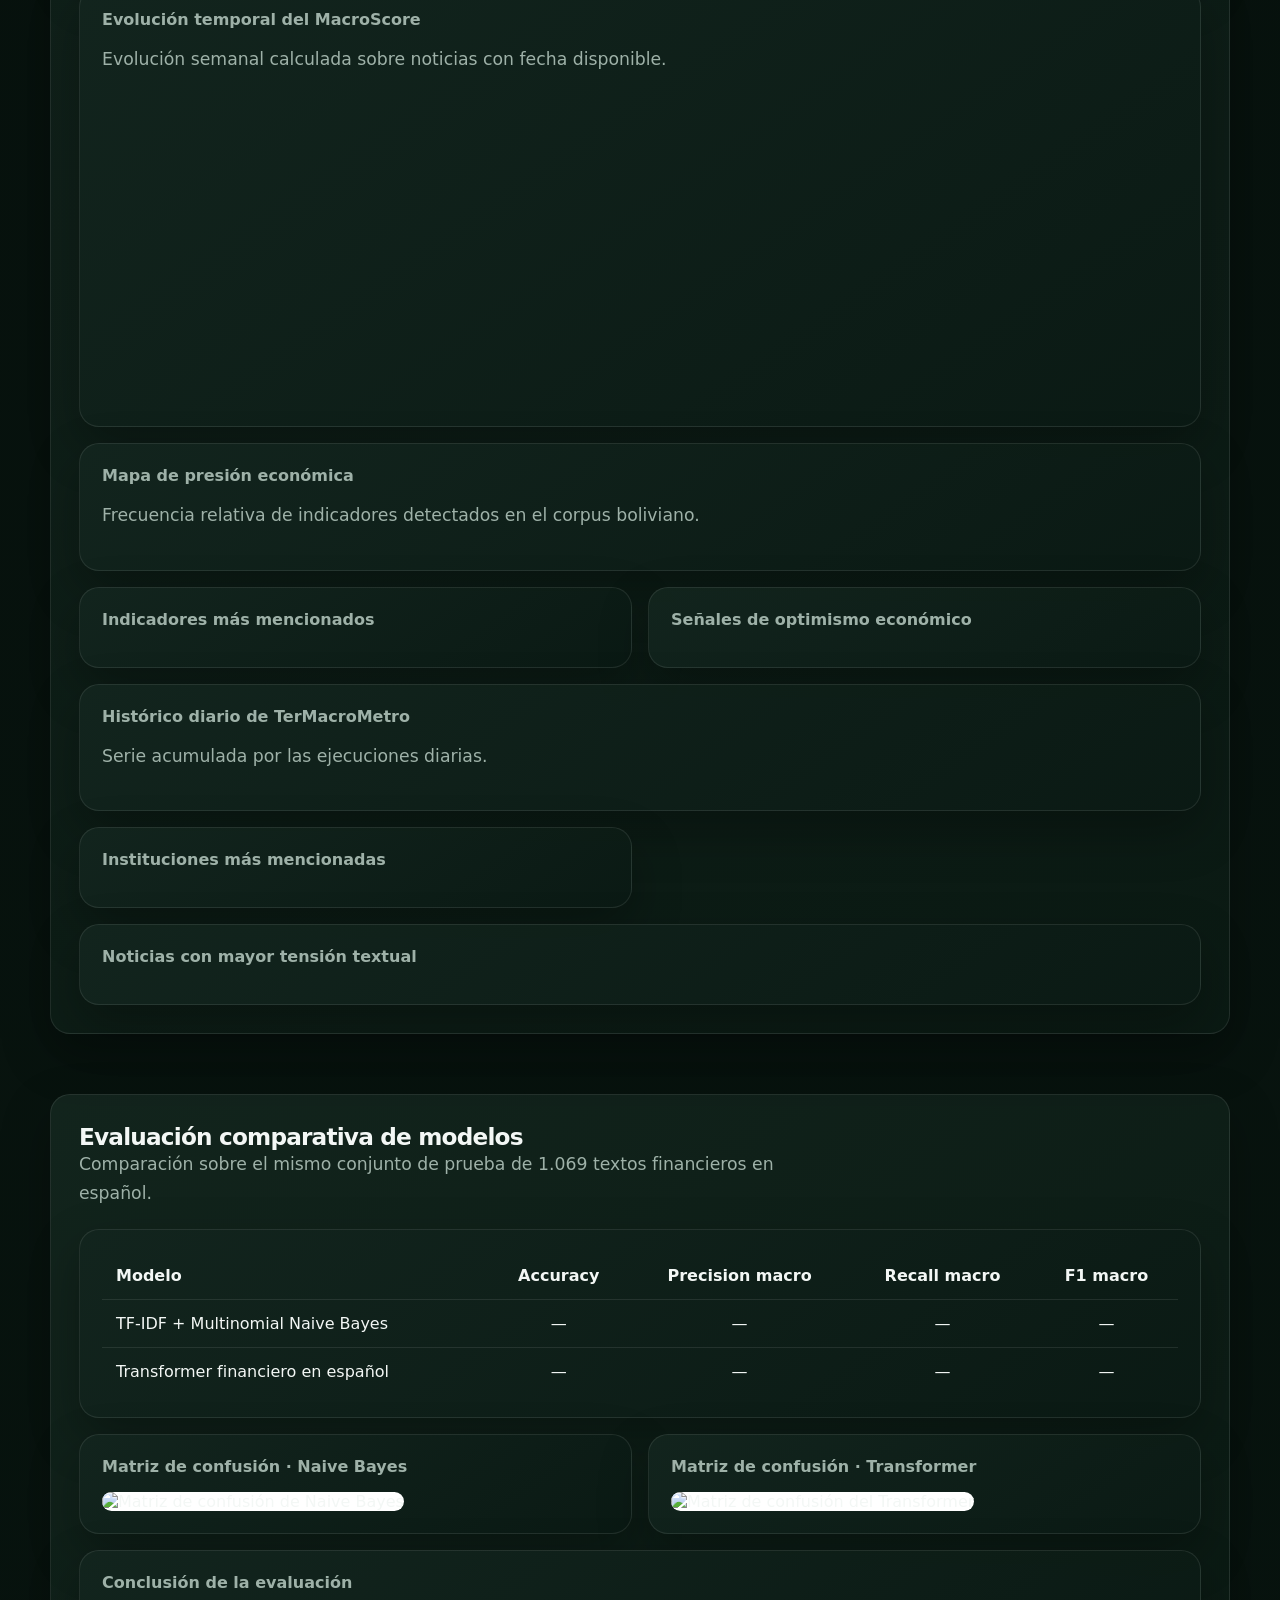
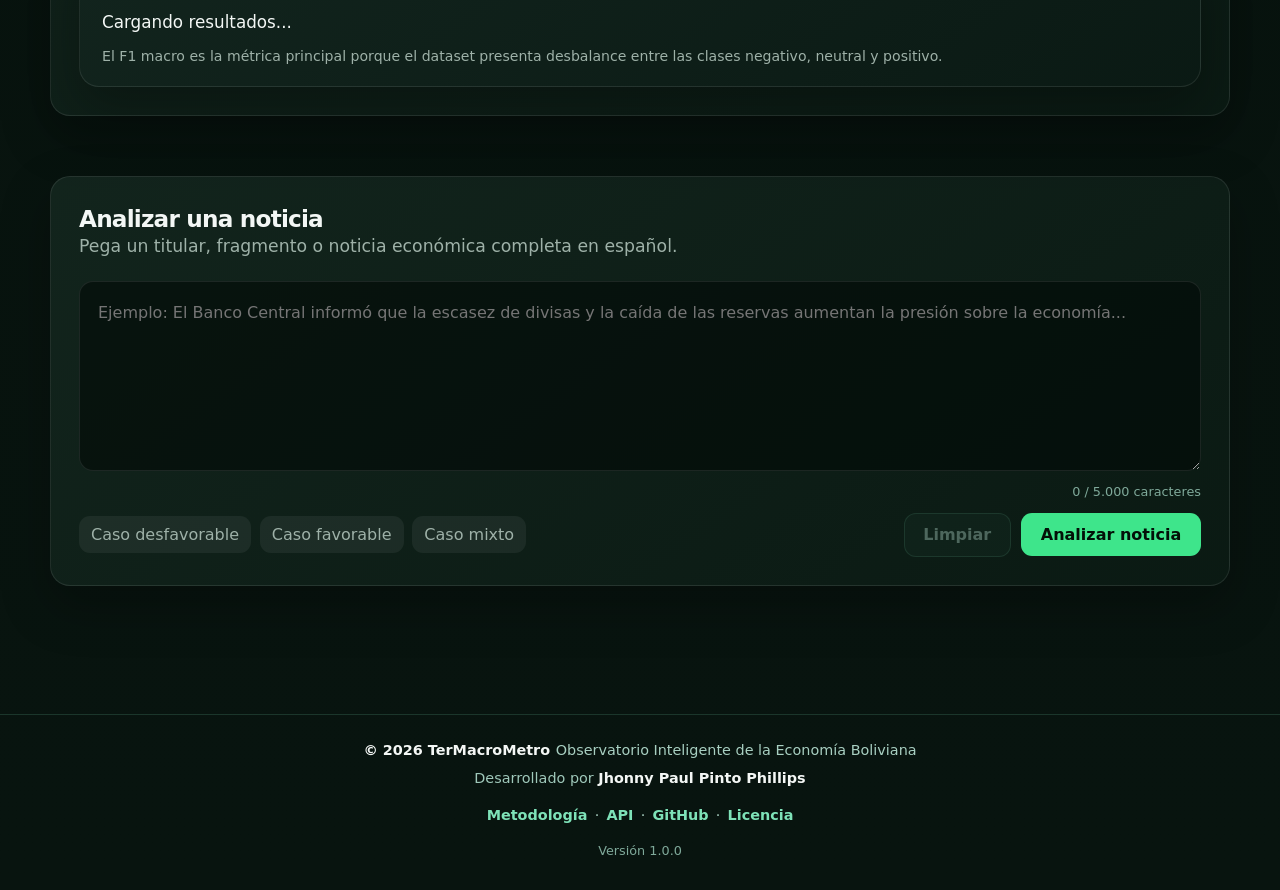
==== commit af9c96c0: "feat: finalize analyzer UX and production deployment files" ====
--- a/web/observatory/index.html
+++ b/web/observatory/index.html
@@ -11,7 +11,7 @@
         content="Observatorio inteligente de noticias económicas bolivianas"
     >
 
-    <title>TerMacróMetroBO | Observatorio Económico Inteligente</title>
+    <title>TerMacroMetro | Observatorio Económico Inteligente</title>
 
     <style>
         :root {
@@ -625,6 +625,113 @@
   }
 }
 /* === End TerMacroMetro footer === */
+
+/* === TerMacroMetro analysis controls === */
+
+.analysis-counter-row {
+    display: flex;
+    justify-content: flex-end;
+    margin-top: 0.45rem;
+}
+
+.analysis-char-counter {
+    color: #7fa99a;
+    font-size: 0.8rem;
+    line-height: 1.4;
+}
+
+.analysis-char-counter.is-near-limit {
+    color: #e8c875;
+}
+
+.analysis-toolbar {
+    display: flex;
+    align-items: center;
+    justify-content: space-between;
+    gap: 1rem;
+    margin-top: 0.75rem;
+}
+
+.analysis-example-actions {
+    display: flex;
+    flex-wrap: wrap;
+    align-items: center;
+    gap: 0.55rem;
+}
+
+.analysis-primary-actions {
+    display: flex;
+    align-items: center;
+    justify-content: flex-end;
+    gap: 0.65rem;
+    margin-left: auto;
+}
+
+.analysis-clear-button {
+    min-height: 44px;
+    padding: 0.7rem 1.15rem;
+    border: 1px solid rgba(126, 226, 184, 0.28);
+    border-radius: 12px;
+    background: rgba(126, 226, 184, 0.08);
+    color: #a8cfc1;
+    font: inherit;
+    font-weight: 700;
+    cursor: pointer;
+    transition:
+        background-color 0.2s ease,
+        border-color 0.2s ease,
+        color 0.2s ease,
+        opacity 0.2s ease;
+}
+
+.analysis-clear-button:hover,
+.analysis-clear-button:focus-visible {
+    border-color: rgba(126, 226, 184, 0.58);
+    background: rgba(126, 226, 184, 0.15);
+    color: #e4fff4;
+}
+
+.analysis-clear-button:disabled {
+    cursor: not-allowed;
+    opacity: 0.42;
+}
+
+.analysis-primary-actions .loading-text {
+    max-width: 260px;
+    text-align: right;
+}
+
+@media (max-width: 900px) {
+    .analysis-toolbar {
+        align-items: flex-start;
+        flex-direction: column;
+    }
+
+    .analysis-primary-actions {
+        width: 100%;
+        margin-left: 0;
+        justify-content: flex-end;
+    }
+}
+
+@media (max-width: 640px) {
+    .analysis-primary-actions {
+        flex-wrap: wrap;
+    }
+
+    .analysis-primary-actions .loading-text {
+        width: 100%;
+        max-width: none;
+        text-align: right;
+    }
+
+    .analysis-clear-button,
+    .analysis-primary-actions .primary-button {
+        flex: 1;
+    }
+}
+
+/* === End TerMacroMetro analysis controls === */
 </style>
 </head>
 
@@ -635,7 +742,7 @@
             <div class="brand-mark">BO</div>
 
             <div>
-                <p class="brand-title">TerMacróMetroBO</p>
+                <p class="brand-title">TerMacroMetro</p>
                 <p class="brand-subtitle">Observatorio Económico Inteligente</p>
             </div>
         </div>
@@ -1157,52 +1264,72 @@
                 </div>
 
                 <textarea
-                    id="newsText"
-                    maxlength="20000"
-                    placeholder="Ejemplo: El Banco Central informó que la escasez de divisas y la caída de las reservas aumentan la presión sobre la economía..."
-                ></textarea>
-
-                <div class="actions">
-                    <div class="examples">
-                        <button
-                            class="example-button"
-                            data-example="negative"
-                            type="button"
-                        >
-                            Caso desfavorable
-                        </button>
-
-                        <button
-                            class="example-button"
-                            data-example="positive"
-                            type="button"
-                        >
-                            Caso favorable
-                        </button>
-
-                        <button
-                            class="example-button"
-                            data-example="mixed"
-                            type="button"
-                        >
-                            Caso mixto
-                        </button>
-                    </div>
-
-                    <span id="loadingText" class="loading-text">
-                        Procesando con Naive Bayes, Transformer y LDA...
-                    </span>
-
-                    <button
-                        id="analyzeButton"
-                        class="primary-button"
-                        type="button"
-                    >
-                        Analizar noticia
-                    </button>
-                </div>
-
-                <div id="errorBox" class="error-box"></div>
+    id="newsText"
+    maxlength="5000"
+    placeholder="Ejemplo: El Banco Central informó que la escasez de divisas y la caída de las reservas aumentan la presión sobre la economía..."
+></textarea>
+
+<div class="analysis-counter-row">
+    <span
+        id="analysisCharCounter"
+        class="analysis-char-counter"
+        aria-live="polite"
+    >
+        0 / 5.000 caracteres
+    </span>
+</div>
+
+<div class="analysis-toolbar">
+    <div class="analysis-example-actions">
+        <button
+            class="example-button"
+            data-example="negative"
+            type="button"
+        >
+            Caso desfavorable
+        </button>
+
+        <button
+            class="example-button"
+            data-example="positive"
+            type="button"
+        >
+            Caso favorable
+        </button>
+
+        <button
+            class="example-button"
+            data-example="mixed"
+            type="button"
+        >
+            Caso mixto
+        </button>
+    </div>
+
+    <div class="analysis-primary-actions">
+        <span id="loadingText" class="loading-text">
+            Procesando con Naive Bayes, Transformer y LDA...
+        </span>
+
+        <button
+            id="clearAnalysisButton"
+            class="analysis-clear-button"
+            type="button"
+        >
+            Limpiar
+        </button>
+
+        <button
+            id="analyzeButton"
+            class="primary-button"
+            type="button"
+        >
+            Analizar noticia
+        </button>
+    </div>
+</div>
+
+<div id="errorBox" class="error-box"></div>
             </section>
 
             <section id="results" class="results">
@@ -1338,7 +1465,7 @@
 <footer class="site-footer">
   <div class="site-footer__brand">
     <div class="site-footer__title">
-      <strong>© 2026 TerMacróMetro</strong>
+      <strong>© 2026 TerMacroMetro</strong>
       <span>Observatorio Inteligente de la Economía Boliviana</span>
     </div>
 
@@ -1419,6 +1546,12 @@
 
     function renderTags(containerId, values, emptyText = "Sin detecciones") {
         const container = document.getElementById(containerId);
+
+        if (!container) {
+            console.warn(`No existe el contenedor #${containerId}`);
+            return;
+        }
+
         container.innerHTML = "";
 
         const normalized = Array.isArray(values)
@@ -1449,6 +1582,12 @@
 
     function renderProbabilities(probabilities) {
         const container = document.getElementById("probabilities");
+
+        if (!container) {
+            console.warn("No existe el contenedor #probabilities");
+            return;
+        }
+
         container.innerHTML = "";
 
         Object.entries(probabilities || {})
@@ -2449,26 +2588,91 @@
     loadDashboardData();
     loadHistoryData();
 </script>
+
+<script>
+/* === TerMacroMetro analysis auxiliary behavior === */
+
+document.addEventListener("DOMContentLoaded", () => {
+    const textarea = document.getElementById("newsText");
+    const clearButton = document.getElementById("clearAnalysisButton");
+    const counter = document.getElementById("analysisCharCounter");
+    const errorBox = document.getElementById("errorBox");
+    const results = document.getElementById("results");
+    const loadingText = document.getElementById("loadingText");
+    const analyzeButton = document.getElementById("analyzeButton");
+
+    if (
+        !textarea ||
+        !clearButton ||
+        !counter ||
+        !analyzeButton
+    ) {
+        console.warn(
+            "No se pudieron inicializar los controles auxiliares."
+        );
+        return;
+    }
+
+    const maximumLength = 5000;
+
+    function updateAnalysisControls() {
+        const length = textarea.value.length;
+
+        counter.textContent =
+            `${length.toLocaleString("es-BO")} / ` +
+            `${maximumLength.toLocaleString("es-BO")} caracteres`;
+
+        counter.classList.toggle(
+            "is-near-limit",
+            length >= maximumLength * 0.85
+        );
+
+        clearButton.disabled = length === 0;
+    }
+
+    function clearAnalysisState() {
+        textarea.value = "";
+
+        if (errorBox) {
+            errorBox.textContent = "";
+            errorBox.style.display = "none";
+        }
+
+        /*
+         * Solo ocultamos la sección. Nunca eliminamos su HTML interno,
+         * porque renderResult() reutiliza esos elementos por ID.
+         */
+        if (results) {
+            results.classList.remove("visible");
+        }
+
+        if (loadingText) {
+            loadingText.style.display = "none";
+        }
+
+        analyzeButton.disabled = false;
+        analyzeButton.textContent = "Analizar noticia";
+
+        updateAnalysisControls();
+        textarea.focus();
+    }
+
+    clearButton.addEventListener("click", clearAnalysisState);
+
+    textarea.addEventListener("input", updateAnalysisControls);
+
+    document
+        .querySelectorAll("[data-example]")
+        .forEach((button) => {
+            button.addEventListener("click", () => {
+                window.requestAnimationFrame(updateAnalysisControls);
+            });
+        });
+
+    updateAnalysisControls();
+});
+
+/* === End TerMacroMetro analysis auxiliary behavior === */
+</script>
 </body>
 </html>
-
-
-
-
-
-
-
-
-
-
-
-
-
-
-
-
-
-
-
-
-
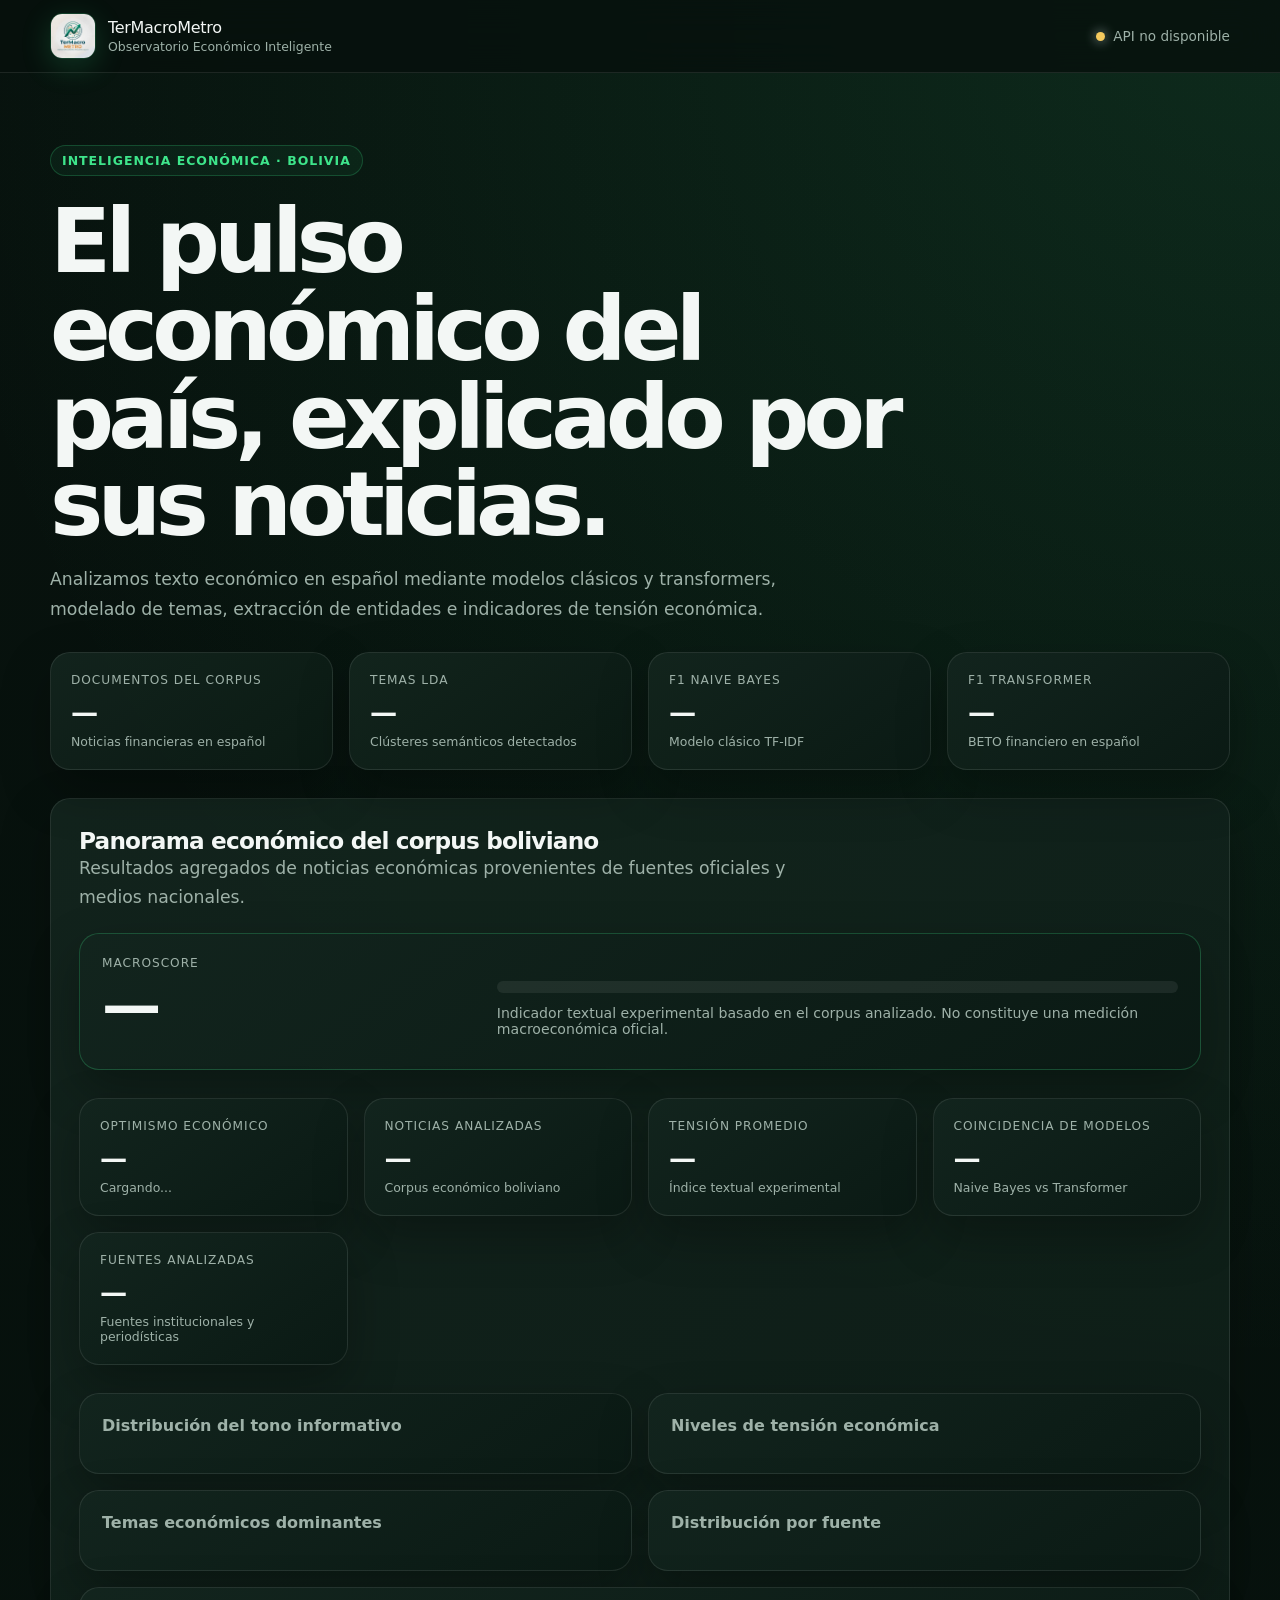
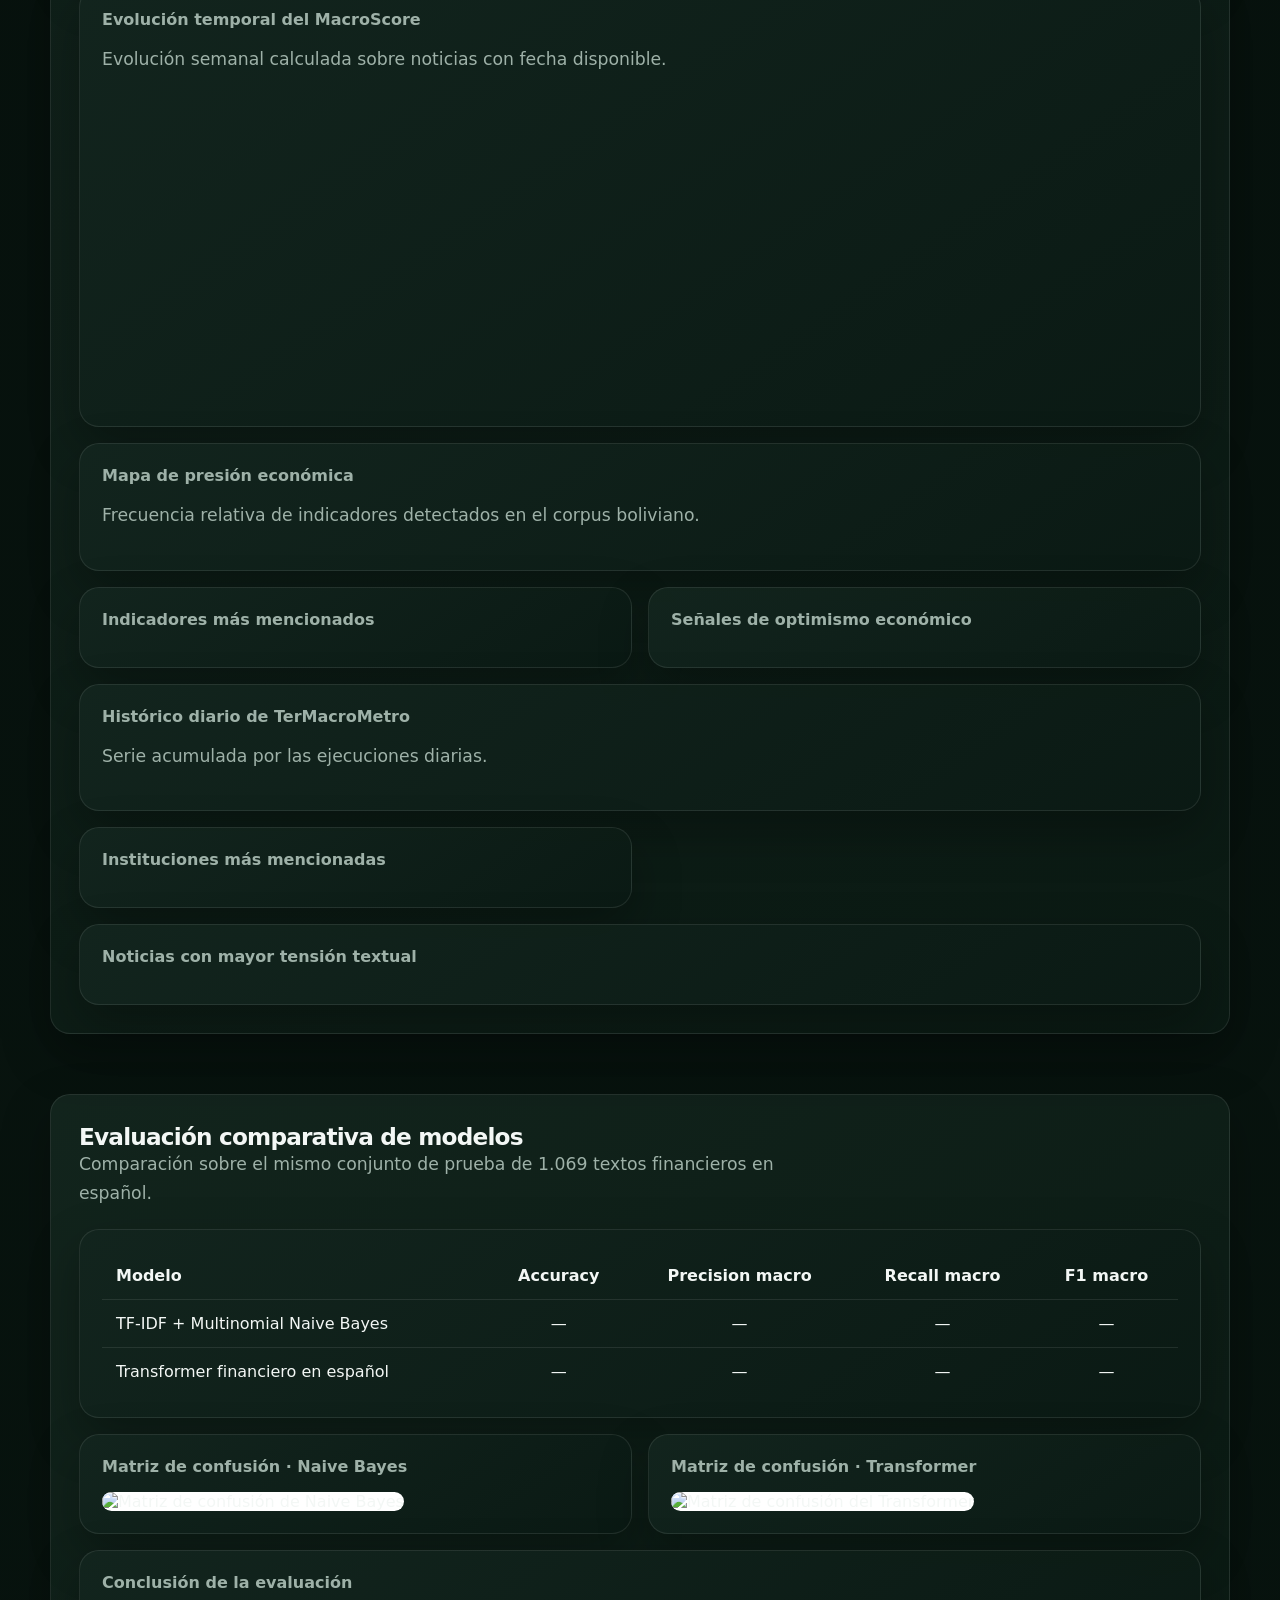
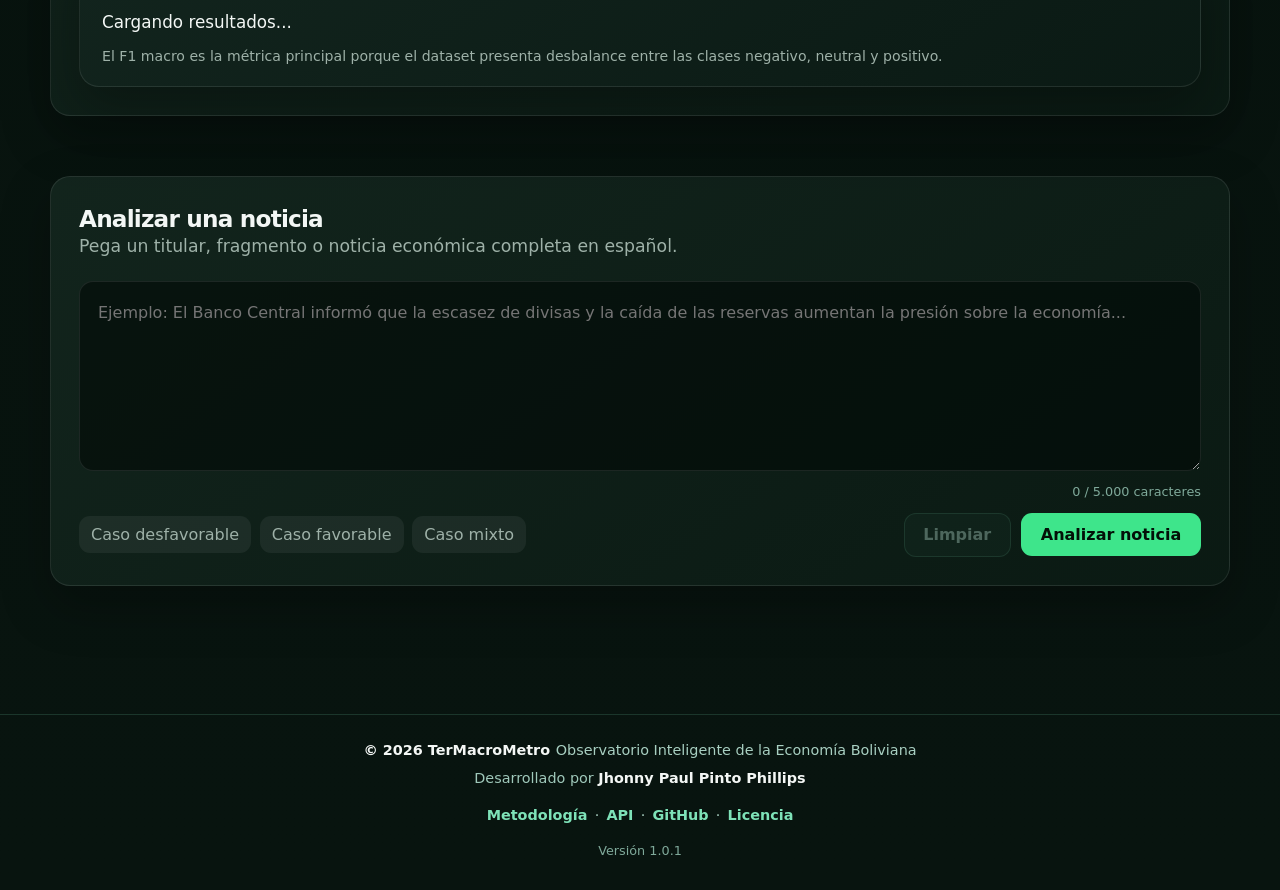
==== commit 87fe569a: "feat: update branding and project documentation" ====
--- a/web/observatory/index.html
+++ b/web/observatory/index.html
@@ -12,6 +12,11 @@
     >
 
     <title>TerMacroMetro | Observatorio Económico Inteligente</title>
+
+<link
+    rel="icon"
+    href="assets/termacrometro-logo.jpeg"
+    type="image/jpeg">
 
     <style>
         :root {
@@ -94,21 +99,14 @@
             gap: 12px;
         }
 
-        .brand-mark {
-            width: 40px;
-            height: 40px;
+        .brand-logo {
+            width: 46px;
+            height: 46px;
+            display: block;
+            object-fit: cover;
             border-radius: 12px;
-            display: grid;
-            place-items: center;
-            font-weight: 900;
-            color: #04100a;
-            background:
-                linear-gradient(
-                    135deg,
-                    var(--green),
-                    #b6ff79
-                );
-            box-shadow: 0 8px 30px rgba(62, 229, 139, 0.25);
+            border: 1px solid rgba(62, 229, 139, 0.22);
+            box-shadow: 0 8px 30px rgba(62, 229, 139, 0.18);
         }
 
         .brand-title {
@@ -739,7 +737,11 @@
 <header>
     <div class="container navbar">
         <div class="brand">
-            <div class="brand-mark">BO</div>
+            <img
+                class="brand-logo"
+                src="assets/termacrometro-logo.jpeg"
+                alt="Logo de TerMacroMetro"
+            >
 
             <div>
                 <p class="brand-title">TerMacroMetro</p>
@@ -1203,7 +1205,7 @@
                         <h3>Matriz de confusión · Naive Bayes</h3>
 
                         <img
-                            src="/api/reports/naive-bayes-confusion"
+                            src="api/reports/naive-bayes-confusion"
                             alt="Matriz de confusión de Naive Bayes"
                             style="
                                 width: 100%;
@@ -1217,7 +1219,7 @@
                         <h3>Matriz de confusión · Transformer</h3>
 
                         <img
-                            src="/api/reports/transformer-confusion"
+                            src="api/reports/transformer-confusion"
                             alt="Matriz de confusión del Transformer"
                             style="
                                 width: 100%;
@@ -1487,7 +1489,7 @@
     <span aria-hidden="true">·</span>
 
     <a
-      href="/docs"
+      href="docs"
       target="_blank"
       rel="noopener noreferrer"
     >
@@ -1516,7 +1518,7 @@
   </nav>
 
   <div class="site-footer__version">
-    Versión 1.0.0
+    Versión 1.0.1
   </div>
 </footer>
 
@@ -1736,7 +1738,7 @@
         elements.loading.style.display = "inline";
 
         try {
-            const response = await fetch("/api/analyze", {
+            const response = await fetch("api/analyze", {
                 method: "POST",
                 headers: {
                     "Content-Type": "application/json"
@@ -2171,7 +2173,7 @@
 
     async function loadHistoryData() {
         try {
-            const response = await fetch("/api/history");
+            const response = await fetch("api/history");
             const data = await response.json();
 
             if (!response.ok) {
@@ -2310,7 +2312,7 @@
 
     async function loadDashboardData() {
         try {
-            const response = await fetch("/api/dashboard");
+            const response = await fetch("api/dashboard");
             const data = await response.json();
 
             if (!response.ok) {
@@ -2448,8 +2450,8 @@
     async function loadSystemData() {
         try {
             const [healthResponse, modelResponse] = await Promise.all([
-                fetch("/api/health"),
-                fetch("/api/models")
+                fetch("api/health"),
+                fetch("api/models")
             ]);
 
             const health = await healthResponse.json();
@@ -2676,3 +2678,7 @@
 </script>
 </body>
 </html>
+
+
+
+
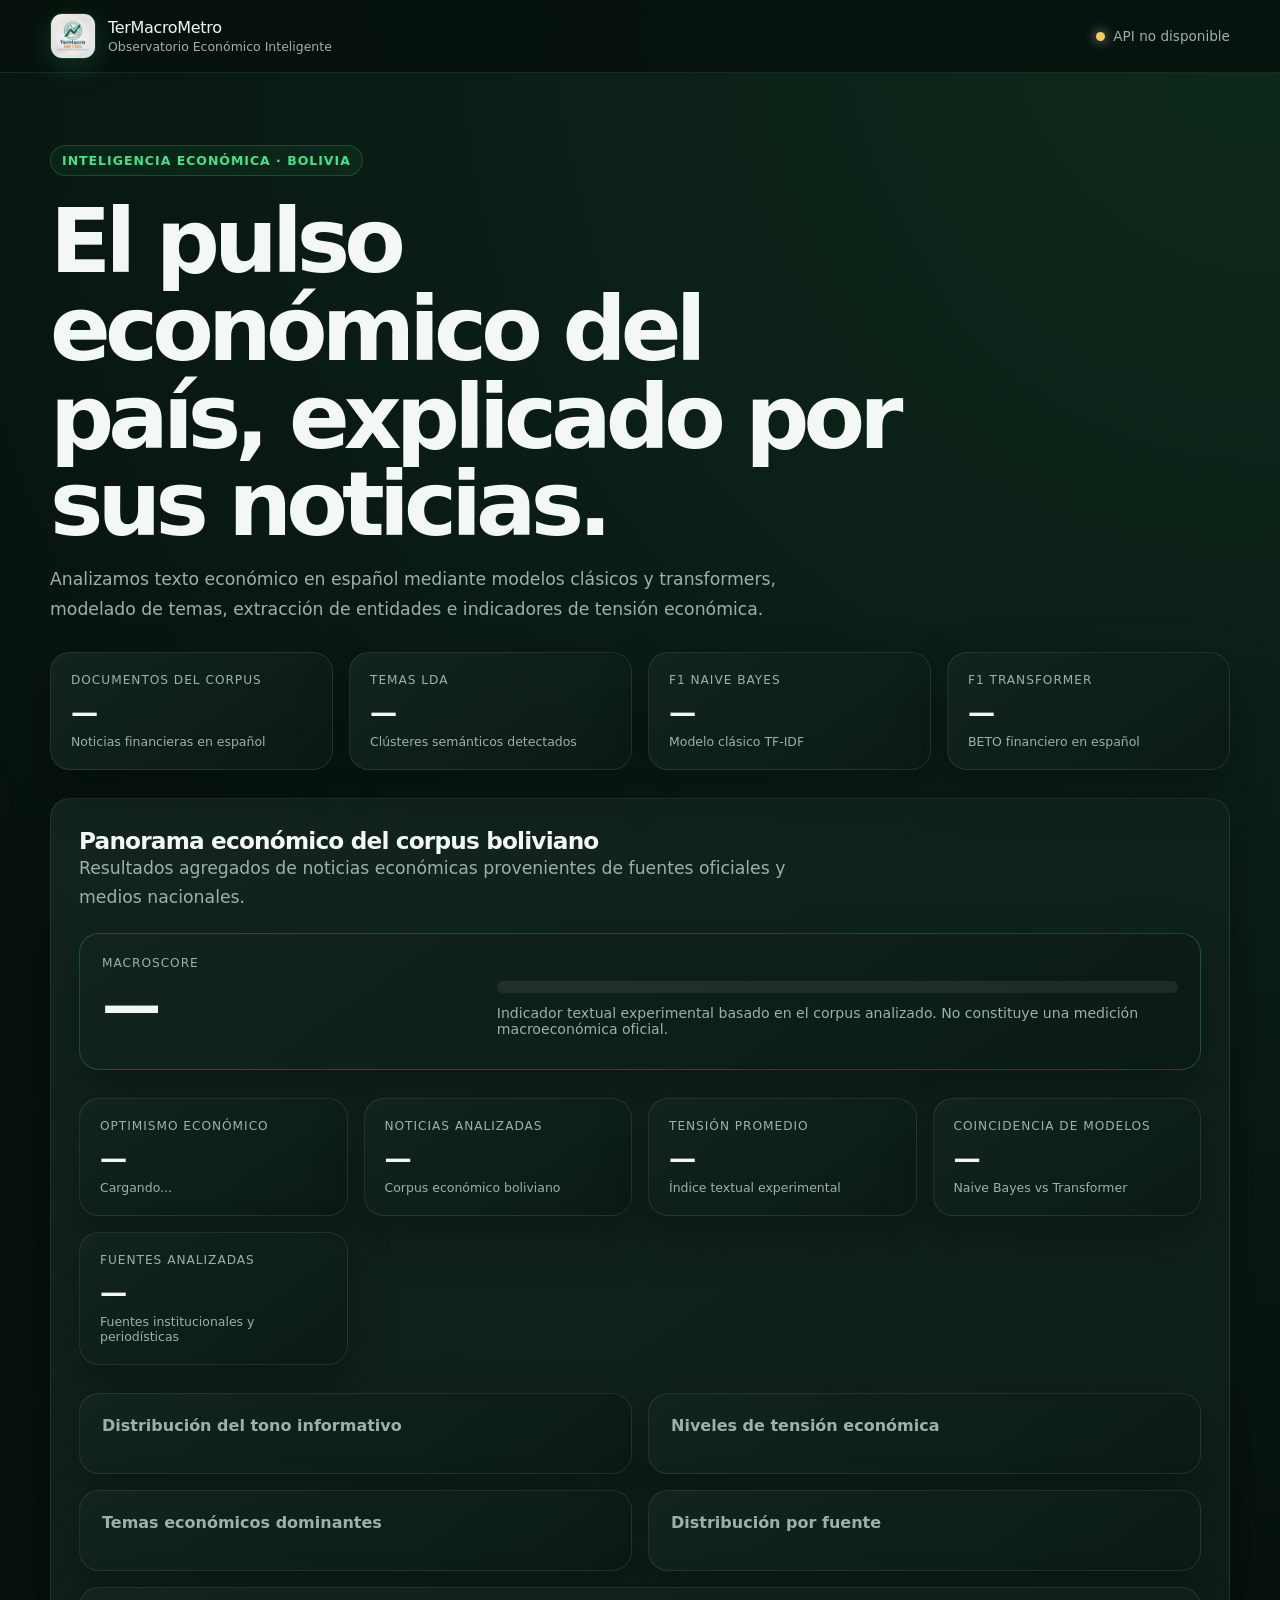
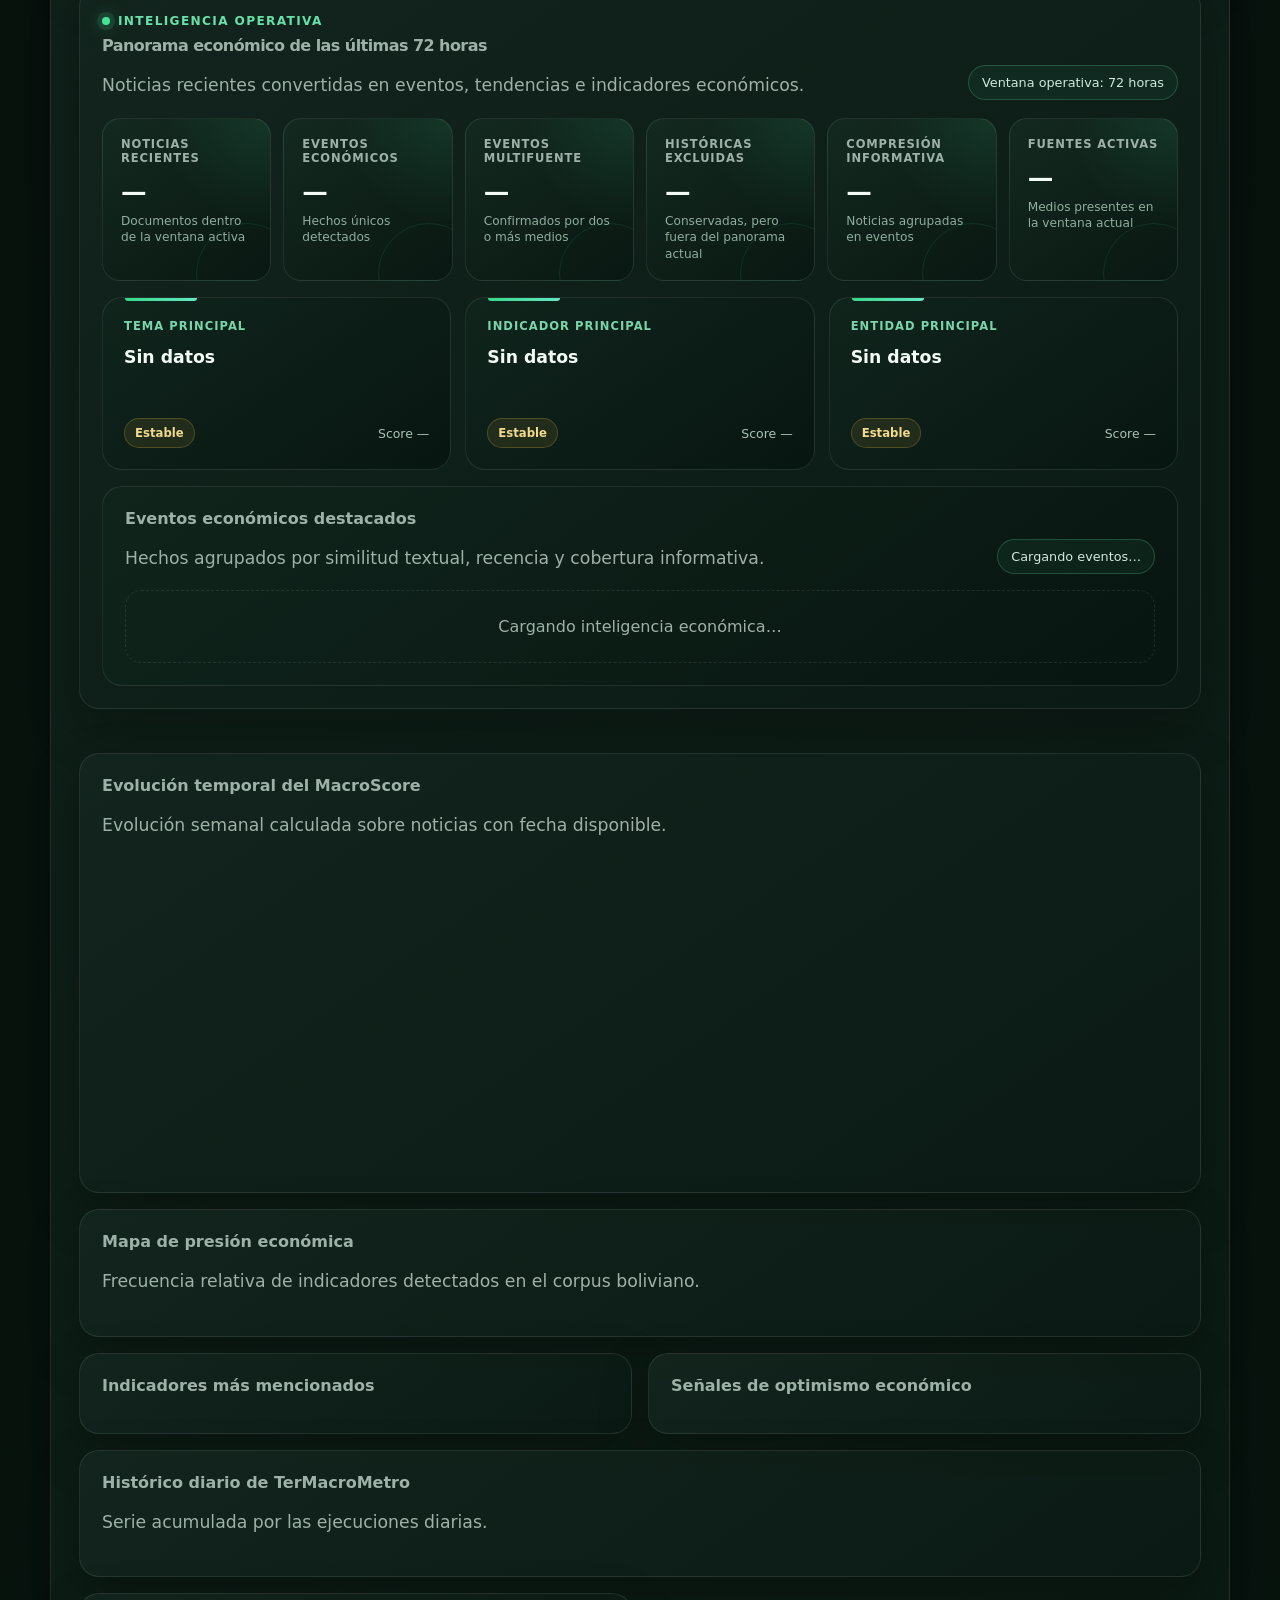
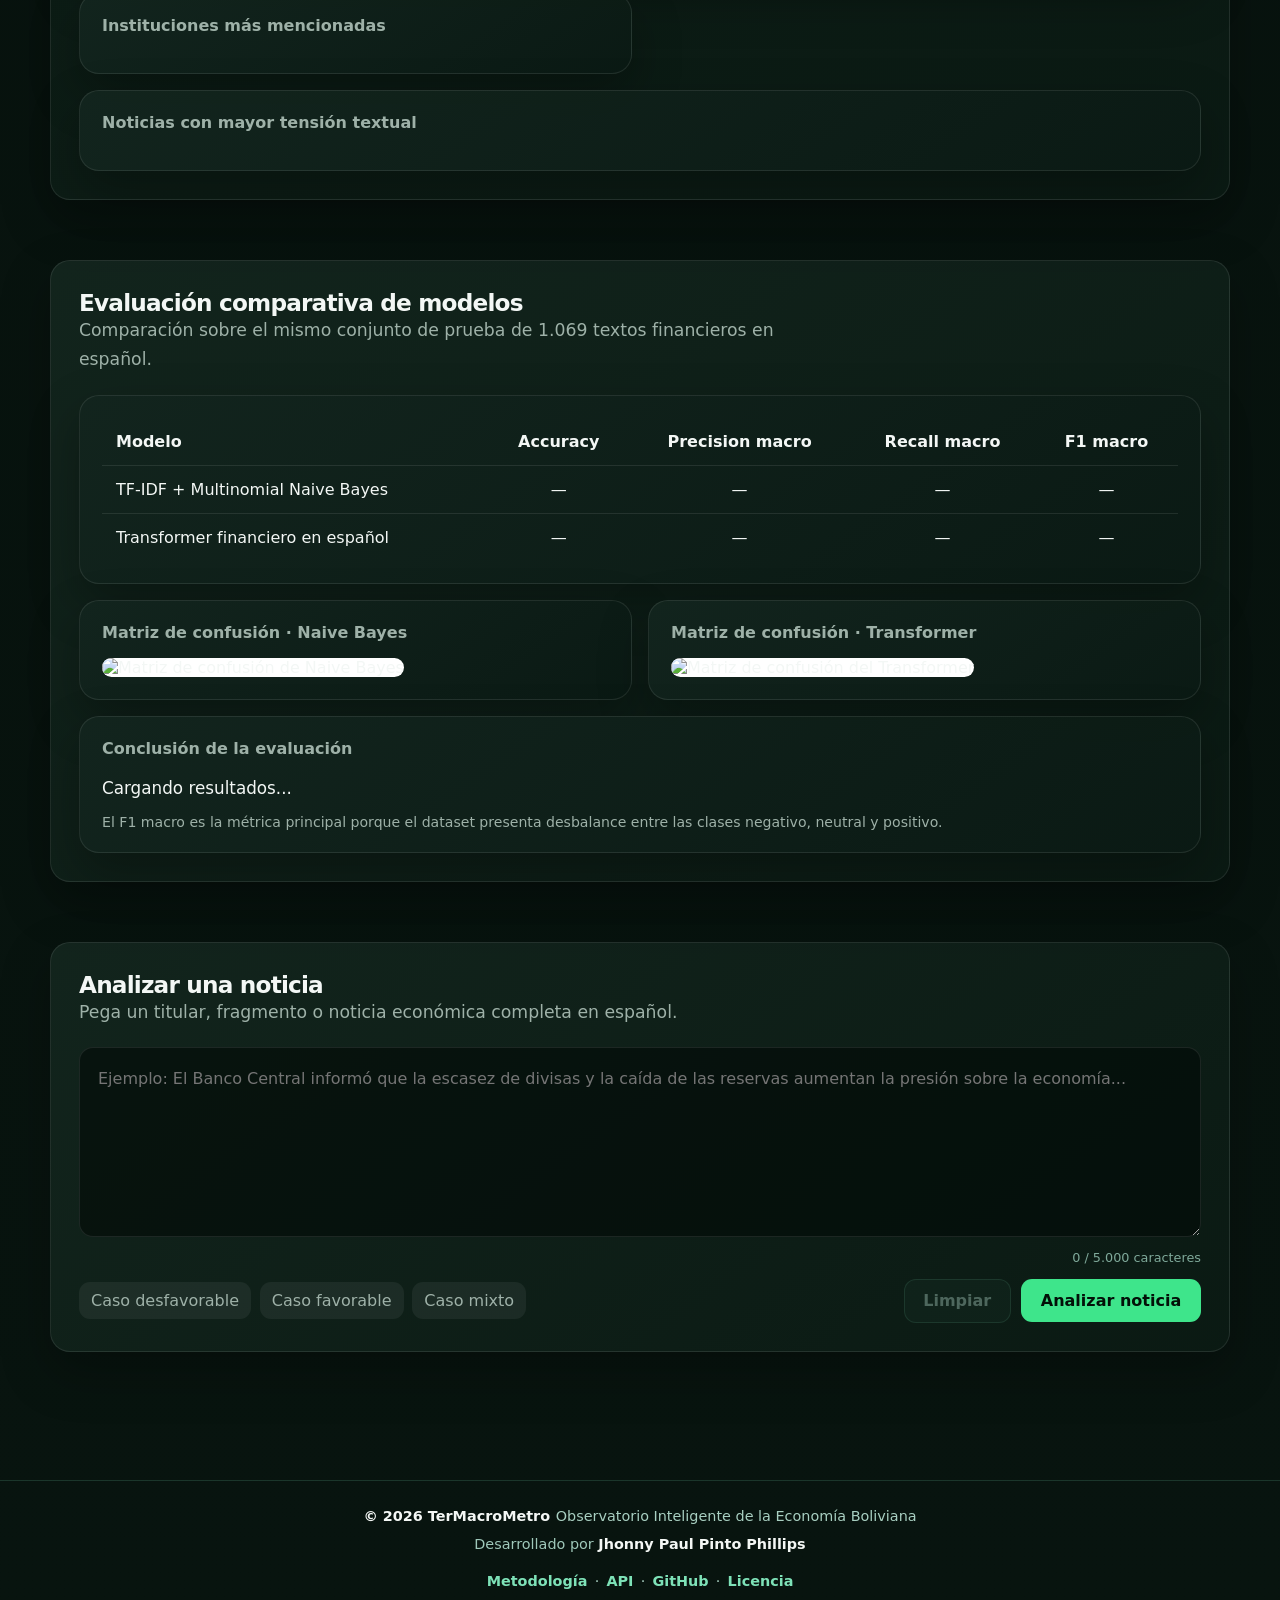
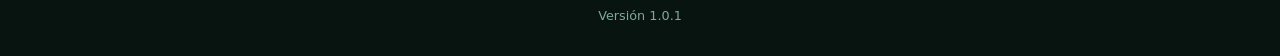
==== commit 2c94bea1: "feat: implement TerMacroMetro v2 intelligence pipeline" ====
--- a/web/observatory/index.html
+++ b/web/observatory/index.html
@@ -730,6 +730,390 @@
 }
 
 /* === End TerMacroMetro analysis controls === */
+
+        /* ==================================================
+           TerMacroMetro V2 — Inteligencia operativa
+           ================================================== */
+
+        .v2-intelligence-section {
+            margin-bottom: 28px;
+        }
+
+        .v2-section-heading {
+            display: flex;
+            align-items: flex-end;
+            justify-content: space-between;
+            gap: 24px;
+            margin-bottom: 18px;
+        }
+
+        .v2-section-kicker {
+            display: inline-flex;
+            align-items: center;
+            gap: 8px;
+            margin-bottom: 8px;
+            color: #68e0aa;
+            font-size: 0.76rem;
+            font-weight: 800;
+            letter-spacing: 0.11em;
+            text-transform: uppercase;
+        }
+
+        .v2-live-dot {
+            width: 8px;
+            height: 8px;
+            border-radius: 50%;
+            background: #45e39a;
+            box-shadow:
+                0 0 0 5px rgba(69, 227, 154, 0.12),
+                0 0 18px rgba(69, 227, 154, 0.65);
+        }
+
+        .v2-window-badge {
+            display: inline-flex;
+            align-items: center;
+            gap: 8px;
+            padding: 9px 13px;
+            border: 1px solid rgba(91, 211, 156, 0.25);
+            border-radius: 999px;
+            color: #cfe9dc;
+            background: rgba(68, 178, 128, 0.08);
+            font-size: 0.8rem;
+            white-space: nowrap;
+        }
+
+        .v2-metrics-grid {
+            display: grid;
+            grid-template-columns:
+                repeat(6, minmax(0, 1fr));
+            gap: 12px;
+            margin-bottom: 16px;
+        }
+
+        .v2-metric {
+            position: relative;
+            min-height: 128px;
+            padding: 18px;
+            overflow: hidden;
+            border: 1px solid var(--border);
+            border-radius: 18px;
+            background:
+                radial-gradient(
+                    circle at 100% 0%,
+                    rgba(63, 221, 150, 0.11),
+                    transparent 46%
+                ),
+                linear-gradient(
+                    145deg,
+                    rgba(20, 42, 33, 0.98),
+                    rgba(9, 24, 18, 0.98)
+                );
+        }
+
+        .v2-metric::after {
+            content: "";
+            position: absolute;
+            right: -28px;
+            bottom: -45px;
+            width: 100px;
+            height: 100px;
+            border: 1px solid rgba(84, 220, 159, 0.10);
+            border-radius: 50%;
+        }
+
+        .v2-metric-label {
+            position: relative;
+            z-index: 1;
+            color: var(--muted);
+            font-size: 0.72rem;
+            font-weight: 700;
+            letter-spacing: 0.075em;
+            text-transform: uppercase;
+        }
+
+        .v2-metric-value {
+            position: relative;
+            z-index: 1;
+            margin-top: 11px;
+            color: #f3fbf7;
+            font-size: clamp(1.5rem, 2vw, 2.2rem);
+            font-weight: 900;
+            letter-spacing: -0.045em;
+        }
+
+        .v2-metric-note {
+            position: relative;
+            z-index: 1;
+            margin-top: 7px;
+            color: #90ad9d;
+            font-size: 0.76rem;
+            line-height: 1.35;
+        }
+
+        .v2-leaders-grid {
+            display: grid;
+            grid-template-columns:
+                repeat(3, minmax(0, 1fr));
+            gap: 14px;
+            margin-bottom: 16px;
+        }
+
+        .v2-leader-card {
+            position: relative;
+            padding: 21px;
+            overflow: hidden;
+            border: 1px solid var(--border);
+            border-radius: 20px;
+            background:
+                linear-gradient(
+                    145deg,
+                    rgba(16, 37, 29, 0.98),
+                    rgba(8, 22, 17, 0.98)
+                );
+        }
+
+        .v2-leader-card::before {
+            content: "";
+            position: absolute;
+            top: 0;
+            left: 22px;
+            width: 72px;
+            height: 3px;
+            border-radius: 0 0 8px 8px;
+            background: linear-gradient(
+                90deg,
+                #38d98c,
+                #64e8c2
+            );
+        }
+
+        .v2-leader-type {
+            color: #78d6aa;
+            font-size: 0.72rem;
+            font-weight: 800;
+            letter-spacing: 0.09em;
+            text-transform: uppercase;
+        }
+
+        .v2-leader-name {
+            min-height: 54px;
+            margin-top: 13px;
+            color: #f3fbf7;
+            font-size: 1.08rem;
+            font-weight: 800;
+            line-height: 1.35;
+        }
+
+        .v2-leader-footer {
+            display: flex;
+            align-items: center;
+            justify-content: space-between;
+            gap: 10px;
+            margin-top: 18px;
+        }
+
+        .v2-momentum {
+            display: inline-flex;
+            align-items: center;
+            gap: 6px;
+            padding: 7px 10px;
+            border-radius: 999px;
+            font-size: 0.73rem;
+            font-weight: 800;
+        }
+
+        .v2-momentum.emergente {
+            color: #89f1ba;
+            background: rgba(53, 206, 126, 0.12);
+            border: 1px solid rgba(53, 206, 126, 0.28);
+        }
+
+        .v2-momentum.estable {
+            color: #f1d98d;
+            background: rgba(224, 180, 62, 0.10);
+            border: 1px solid rgba(224, 180, 62, 0.24);
+        }
+
+        .v2-momentum.descenso {
+            color: #ffaea8;
+            background: rgba(225, 87, 78, 0.10);
+            border: 1px solid rgba(225, 87, 78, 0.24);
+        }
+
+        .v2-score {
+            color: #a8c4b5;
+            font-size: 0.78rem;
+        }
+
+        .v2-events-panel {
+            padding: 22px;
+            border: 1px solid var(--border);
+            border-radius: 20px;
+            background:
+                linear-gradient(
+                    145deg,
+                    rgba(16, 36, 29, 0.97),
+                    rgba(8, 22, 17, 0.97)
+                );
+        }
+
+        .v2-events-header {
+            display: flex;
+            align-items: flex-end;
+            justify-content: space-between;
+            gap: 20px;
+            margin-bottom: 16px;
+        }
+
+        .v2-events-title {
+            margin: 0;
+            color: #f4faf7;
+            font-size: 1.15rem;
+        }
+
+        .v2-events-subtitle {
+            margin: 6px 0 0;
+            color: var(--muted);
+            font-size: 0.82rem;
+        }
+
+        .v2-events-list {
+            display: grid;
+            grid-template-columns:
+                repeat(2, minmax(0, 1fr));
+            gap: 12px;
+        }
+
+        .v2-event-card {
+            display: flex;
+            flex-direction: column;
+            justify-content: space-between;
+            min-height: 210px;
+            padding: 18px;
+            border: 1px solid rgba(111, 156, 132, 0.17);
+            border-radius: 16px;
+            background: rgba(255, 255, 255, 0.025);
+            transition:
+                transform 180ms ease,
+                border-color 180ms ease,
+                background 180ms ease;
+        }
+
+        .v2-event-card:hover {
+            transform: translateY(-2px);
+            border-color: rgba(77, 217, 151, 0.34);
+            background: rgba(77, 217, 151, 0.045);
+        }
+
+        .v2-event-meta {
+            display: flex;
+            align-items: center;
+            flex-wrap: wrap;
+            gap: 7px;
+            margin-bottom: 12px;
+        }
+
+        .v2-event-pill {
+            padding: 5px 8px;
+            border: 1px solid rgba(139, 180, 159, 0.18);
+            border-radius: 999px;
+            color: #aac8b8;
+            background: rgba(255, 255, 255, 0.025);
+            font-size: 0.68rem;
+        }
+
+        .v2-event-card h4 {
+            margin: 0;
+            color: #f4faf7;
+            font-size: 0.98rem;
+            line-height: 1.45;
+        }
+
+        .v2-event-details {
+            display: grid;
+            grid-template-columns: 1fr 1fr;
+            gap: 9px 14px;
+            margin-top: 17px;
+        }
+
+        .v2-event-detail span {
+            display: block;
+            color: #789587;
+            font-size: 0.65rem;
+            font-weight: 700;
+            letter-spacing: 0.055em;
+            text-transform: uppercase;
+        }
+
+        .v2-event-detail strong {
+            display: block;
+            margin-top: 4px;
+            color: #cfe0d7;
+            font-size: 0.77rem;
+            font-weight: 650;
+        }
+
+        .v2-event-link {
+            display: inline-flex;
+            align-items: center;
+            gap: 7px;
+            width: fit-content;
+            margin-top: 17px;
+            color: #67dfa3;
+            font-size: 0.78rem;
+            font-weight: 800;
+            text-decoration: none;
+        }
+
+        .v2-event-link:hover {
+            color: #a1f5c7;
+        }
+
+        .v2-empty {
+            grid-column: 1 / -1;
+            padding: 26px;
+            border: 1px dashed var(--border);
+            border-radius: 16px;
+            color: var(--muted);
+            text-align: center;
+        }
+
+        @media (max-width: 1100px) {
+            .v2-metrics-grid {
+                grid-template-columns:
+                    repeat(3, minmax(0, 1fr));
+            }
+        }
+
+        @media (max-width: 820px) {
+            .v2-leaders-grid,
+            .v2-events-list {
+                grid-template-columns: 1fr;
+            }
+
+            .v2-section-heading,
+            .v2-events-header {
+                align-items: flex-start;
+                flex-direction: column;
+            }
+        }
+
+        @media (max-width: 640px) {
+            .v2-metrics-grid {
+                grid-template-columns:
+                    repeat(2, minmax(0, 1fr));
+            }
+
+            .v2-metric {
+                min-height: 112px;
+                padding: 15px;
+            }
+
+            .v2-event-details {
+                grid-template-columns: 1fr;
+            }
+        }
+
 </style>
 </head>
 
@@ -994,6 +1378,240 @@
                     <article class="card result-card">
                         <h3>Distribución por fuente</h3>
                         <div id="dashboardSources"></div>
+                    </article>
+
+
+                    <!-- TerMacroMetro V2 — Inteligencia operativa -->
+                    <article
+                        id="v2IntelligenceSection"
+                        class="card result-card full v2-intelligence-section"
+                    >
+                        <div class="v2-section-heading">
+                            <div>
+                                <div class="v2-section-kicker">
+                                    <span class="v2-live-dot"></span>
+                                    Inteligencia operativa
+                                </div>
+
+                                <h3 class="section-title">
+                                    Panorama económico de las últimas 72 horas
+                                </h3>
+
+                                <p class="section-description">
+                                    Noticias recientes convertidas en eventos,
+                                    tendencias e indicadores económicos.
+                                </p>
+                            </div>
+
+                            <div
+                                id="v2WindowBadge"
+                                class="v2-window-badge"
+                            >
+                                Ventana operativa: 72 horas
+                            </div>
+                        </div>
+
+                        <div class="v2-metrics-grid">
+                            <div class="v2-metric">
+                                <div class="v2-metric-label">
+                                    Noticias recientes
+                                </div>
+                                <div
+                                    id="v2RecentNews"
+                                    class="v2-metric-value"
+                                >
+                                    —
+                                </div>
+                                <div class="v2-metric-note">
+                                    Documentos dentro de la ventana activa
+                                </div>
+                            </div>
+
+                            <div class="v2-metric">
+                                <div class="v2-metric-label">
+                                    Eventos económicos
+                                </div>
+                                <div
+                                    id="v2EconomicEvents"
+                                    class="v2-metric-value"
+                                >
+                                    —
+                                </div>
+                                <div class="v2-metric-note">
+                                    Hechos únicos detectados
+                                </div>
+                            </div>
+
+                            <div class="v2-metric">
+                                <div class="v2-metric-label">
+                                    Eventos multifuente
+                                </div>
+                                <div
+                                    id="v2MultiSourceEvents"
+                                    class="v2-metric-value"
+                                >
+                                    —
+                                </div>
+                                <div class="v2-metric-note">
+                                    Confirmados por dos o más medios
+                                </div>
+                            </div>
+
+                            <div class="v2-metric">
+                                <div class="v2-metric-label">
+                                    Históricas excluidas
+                                </div>
+                                <div
+                                    id="v2ExcludedNews"
+                                    class="v2-metric-value"
+                                >
+                                    —
+                                </div>
+                                <div class="v2-metric-note">
+                                    Conservadas, pero fuera del panorama actual
+                                </div>
+                            </div>
+
+                            <div class="v2-metric">
+                                <div class="v2-metric-label">
+                                    Compresión informativa
+                                </div>
+                                <div
+                                    id="v2CompressionRatio"
+                                    class="v2-metric-value"
+                                >
+                                    —
+                                </div>
+                                <div class="v2-metric-note">
+                                    Noticias agrupadas en eventos
+                                </div>
+                            </div>
+
+                            <div class="v2-metric">
+                                <div class="v2-metric-label">
+                                    Fuentes activas
+                                </div>
+                                <div
+                                    id="v2ActiveSources"
+                                    class="v2-metric-value"
+                                >
+                                    —
+                                </div>
+                                <div class="v2-metric-note">
+                                    Medios presentes en la ventana actual
+                                </div>
+                            </div>
+                        </div>
+
+                        <div class="v2-leaders-grid">
+                            <div class="v2-leader-card">
+                                <div class="v2-leader-type">
+                                    Tema principal
+                                </div>
+                                <div
+                                    id="v2TopTopicName"
+                                    class="v2-leader-name"
+                                >
+                                    Sin datos
+                                </div>
+                                <div class="v2-leader-footer">
+                                    <span
+                                        id="v2TopTopicMomentum"
+                                        class="v2-momentum estable"
+                                    >
+                                        Estable
+                                    </span>
+                                    <span
+                                        id="v2TopTopicScore"
+                                        class="v2-score"
+                                    >
+                                        Score —
+                                    </span>
+                                </div>
+                            </div>
+
+                            <div class="v2-leader-card">
+                                <div class="v2-leader-type">
+                                    Indicador principal
+                                </div>
+                                <div
+                                    id="v2TopIndicatorName"
+                                    class="v2-leader-name"
+                                >
+                                    Sin datos
+                                </div>
+                                <div class="v2-leader-footer">
+                                    <span
+                                        id="v2TopIndicatorMomentum"
+                                        class="v2-momentum estable"
+                                    >
+                                        Estable
+                                    </span>
+                                    <span
+                                        id="v2TopIndicatorScore"
+                                        class="v2-score"
+                                    >
+                                        Score —
+                                    </span>
+                                </div>
+                            </div>
+
+                            <div class="v2-leader-card">
+                                <div class="v2-leader-type">
+                                    Entidad principal
+                                </div>
+                                <div
+                                    id="v2TopEntityName"
+                                    class="v2-leader-name"
+                                >
+                                    Sin datos
+                                </div>
+                                <div class="v2-leader-footer">
+                                    <span
+                                        id="v2TopEntityMomentum"
+                                        class="v2-momentum estable"
+                                    >
+                                        Estable
+                                    </span>
+                                    <span
+                                        id="v2TopEntityScore"
+                                        class="v2-score"
+                                    >
+                                        Score —
+                                    </span>
+                                </div>
+                            </div>
+                        </div>
+
+                        <div class="v2-events-panel">
+                            <div class="v2-events-header">
+                                <div>
+                                    <h3 class="v2-events-title">
+                                        Eventos económicos destacados
+                                    </h3>
+                                    <p class="v2-events-subtitle">
+                                        Hechos agrupados por similitud textual,
+                                        recencia y cobertura informativa.
+                                    </p>
+                                </div>
+
+                                <div
+                                    id="v2EventsSummary"
+                                    class="v2-window-badge"
+                                >
+                                    Cargando eventos…
+                                </div>
+                            </div>
+
+                            <div
+                                id="v2EventsList"
+                                class="v2-events-list"
+                            >
+                                <div class="v2-empty">
+                                    Cargando inteligencia económica…
+                                </div>
+                            </div>
+                        </div>
                     </article>
 
                     <article
@@ -2310,17 +2928,446 @@
         });
     }
 
+
+    function formatV2Number(value, decimals = 0) {
+        const number = Number(value);
+
+        if (!Number.isFinite(number)) {
+            return "—";
+        }
+
+        return number.toLocaleString(
+            "es-BO",
+            {
+                minimumFractionDigits: decimals,
+                maximumFractionDigits: decimals
+            }
+        );
+    }
+
+    function momentumCssClass(momentum) {
+        const normalized = String(
+            momentum || ""
+        ).toLowerCase();
+
+        if (normalized === "emergente") {
+            return "emergente";
+        }
+
+        if (
+            normalized === "en descenso"
+            || normalized === "descenso"
+        ) {
+            return "descenso";
+        }
+
+        return "estable";
+    }
+
+    function momentumIcon(momentum) {
+        const normalized = String(
+            momentum || ""
+        ).toLowerCase();
+
+        if (normalized === "emergente") {
+            return "▲";
+        }
+
+        if (
+            normalized === "en descenso"
+            || normalized === "descenso"
+        ) {
+            return "▼";
+        }
+
+        return "●";
+    }
+
+    function renderV2Leader(
+        prefix,
+        item
+    ) {
+        const name = document.getElementById(
+            `${prefix}Name`
+        );
+
+        const momentum = document.getElementById(
+            `${prefix}Momentum`
+        );
+
+        const score = document.getElementById(
+            `${prefix}Score`
+        );
+
+        if (!name || !momentum || !score) {
+            return;
+        }
+
+        if (!item) {
+            name.textContent = "Sin datos";
+            momentum.textContent = "● Sin tendencia";
+            momentum.className =
+                "v2-momentum estable";
+            score.textContent = "Score —";
+            return;
+        }
+
+        const momentumText =
+            item.momentum || "estable";
+
+        name.textContent =
+            item.name || "Sin datos";
+
+        momentum.textContent =
+            `${momentumIcon(momentumText)} `
+            + momentumText;
+
+        momentum.className =
+            `v2-momentum ${
+                momentumCssClass(momentumText)
+            }`;
+
+        score.textContent =
+            `Score ${
+                formatV2Number(item.score, 1)
+            }`;
+    }
+
+    function renderV2Events(
+        items
+    ) {
+        const container = document.getElementById(
+            "v2EventsList"
+        );
+
+        if (!container) {
+            return;
+        }
+
+        container.innerHTML = "";
+
+        const events = Array.isArray(items)
+            ? items
+            : [];
+
+        if (!events.length) {
+            container.innerHTML = `
+                <div class="v2-empty">
+                    No existen eventos económicos disponibles.
+                </div>
+            `;
+            return;
+        }
+
+        events.forEach((event) => {
+            const card = document.createElement(
+                "article"
+            );
+
+            card.className = "v2-event-card";
+
+            const documents = Number(
+                event.documents || 0
+            );
+
+            const sources = Number(
+                event.unique_sources || 0
+            );
+
+            const stress = Number(
+                event.average_stress || 0
+            );
+
+            const title =
+                event.event_title
+                || "Evento económico";
+
+            const topic =
+                event.dominant_topic
+                || "Sin tema";
+
+            const indicator =
+                event.dominant_indicator
+                || "Sin indicador";
+
+            const source =
+                event.representative_source
+                || "Fuente no disponible";
+
+            const url =
+                event.representative_url
+                || "";
+
+            const externalLink = url
+                ? `
+                    <a
+                        class="v2-event-link"
+                        href="${url}"
+                        target="_blank"
+                        rel="noopener noreferrer"
+                    >
+                        Ver noticia representativa →
+                    </a>
+                `
+                : "";
+
+            card.innerHTML = `
+                <div>
+                    <div class="v2-event-meta">
+                        <span class="v2-event-pill">
+                            ${documents}
+                            ${
+                                documents === 1
+                                    ? "noticia"
+                                    : "noticias"
+                            }
+                        </span>
+
+                        <span class="v2-event-pill">
+                            ${sources}
+                            ${
+                                sources === 1
+                                    ? "fuente"
+                                    : "fuentes"
+                            }
+                        </span>
+                    </div>
+
+                    <h4>${title}</h4>
+
+                    <div class="v2-event-details">
+                        <div class="v2-event-detail">
+                            <span>Tema</span>
+                            <strong>${topic}</strong>
+                        </div>
+
+                        <div class="v2-event-detail">
+                            <span>Indicador</span>
+                            <strong>${indicator}</strong>
+                        </div>
+
+                        <div class="v2-event-detail">
+                            <span>Tensión</span>
+                            <strong>
+                                ${formatV2Number(stress, 1)}/100
+                            </strong>
+                        </div>
+
+                        <div class="v2-event-detail">
+                            <span>Referencia</span>
+                            <strong>${source}</strong>
+                        </div>
+                    </div>
+                </div>
+
+                ${externalLink}
+            `;
+
+            container.appendChild(card);
+        });
+    }
+
+    function renderV2Intelligence(
+        overview,
+        events,
+        dashboard
+    ) {
+        const snapshot =
+            overview?.snapshot || {};
+
+        const temporal =
+            overview?.temporal_quality || {};
+
+        const eventAnalysis =
+            overview?.event_analysis || {};
+
+        const ranking =
+            dashboard?.event_relevance_ranking
+            || dashboard?.relevance_ranking
+            || {};
+
+        const operationalDocuments =
+            Number(
+                temporal.operational_documents
+                ?? snapshot.documents
+                ?? eventAnalysis.documents
+                ?? 0
+            );
+
+        const excludedDocuments =
+            Number(
+                temporal.excluded_documents
+                ?? 0
+            );
+
+        const activeSources =
+            Number(
+                dashboard?.source_analysis
+                    ?.active_sources_with_data
+                ?? dashboard?.source_analysis
+                    ?.sources_with_data
+                ?? 0
+            );
+
+        const windowHours =
+            Number(
+                overview?.operational_window?.hours
+                ?? ranking.window_hours
+                ?? 72
+            );
+
+        const assignments = {
+            v2RecentNews:
+                formatV2Number(
+                    operationalDocuments
+                ),
+            v2EconomicEvents:
+                formatV2Number(
+                    eventAnalysis.events
+                    ?? events?.events
+                    ?? 0
+                ),
+            v2MultiSourceEvents:
+                formatV2Number(
+                    eventAnalysis.multi_source_events
+                    ?? events?.multi_source_events
+                    ?? 0
+                ),
+            v2ExcludedNews:
+                formatV2Number(
+                    excludedDocuments
+                ),
+            v2CompressionRatio:
+                `${
+                    formatV2Number(
+                        eventAnalysis.compression_ratio
+                        ?? events?.compression_ratio
+                        ?? 0,
+                        1
+                    )
+                }%`,
+            v2ActiveSources:
+                activeSources
+                    ? formatV2Number(activeSources)
+                    : "—"
+        };
+
+        Object.entries(assignments).forEach(
+            ([id, value]) => {
+                const element =
+                    document.getElementById(id);
+
+                if (element) {
+                    element.textContent = value;
+                }
+            }
+        );
+
+        const windowBadge =
+            document.getElementById(
+                "v2WindowBadge"
+            );
+
+        if (windowBadge) {
+            windowBadge.textContent =
+                `Ventana operativa: `
+                + `${formatV2Number(windowHours)} horas`;
+        }
+
+        const summary =
+            document.getElementById(
+                "v2EventsSummary"
+            );
+
+        if (summary) {
+            const count = Number(
+                events?.returned
+                ?? events?.items?.length
+                ?? 0
+            );
+
+            summary.textContent =
+                `${formatV2Number(count)} `
+                + "eventos destacados";
+        }
+
+        renderV2Leader(
+            "v2TopTopic",
+            ranking.top_topic
+        );
+
+        renderV2Leader(
+            "v2TopIndicator",
+            ranking.top_indicator
+        );
+
+        renderV2Leader(
+            "v2TopEntity",
+            ranking.top_entity
+        );
+
+        renderV2Events(
+            events?.items || []
+        );
+    }
+
     async function loadDashboardData() {
         try {
-            const response = await fetch("api/dashboard");
-            const data = await response.json();
-
-            if (!response.ok) {
+            const [
+                dashboardResponse,
+                overviewResponse,
+                eventsResponse
+            ] = await Promise.all([
+                fetch("api/dashboard"),
+                fetch("api/v2/overview"),
+                fetch("api/v2/events?limit=6")
+            ]);
+
+            const data =
+                await dashboardResponse.json();
+
+            const overview =
+                await overviewResponse.json();
+
+            const events =
+                await eventsResponse.json();
+
+            if (!dashboardResponse.ok) {
                 throw new Error(
                     data.detail ||
                     "No se pudo cargar el dashboard."
                 );
             }
+
+            if (!overviewResponse.ok) {
+                throw new Error(
+                    overview.detail ||
+                    "No se pudo cargar la inteligencia V2."
+                );
+            }
+
+            if (!eventsResponse.ok) {
+                throw new Error(
+                    events.detail ||
+                    "No se pudieron cargar los eventos económicos."
+                );
+            }
+
+            console.info(
+                "TerMacroMetro V2 overview:",
+                overview
+            );
+
+            console.info(
+                "TerMacroMetro V2 events:",
+                events
+            );
+
+            renderV2Intelligence(
+                overview,
+                events,
+                data
+            );
 
             const optimism = data.optimism_index || {};
 
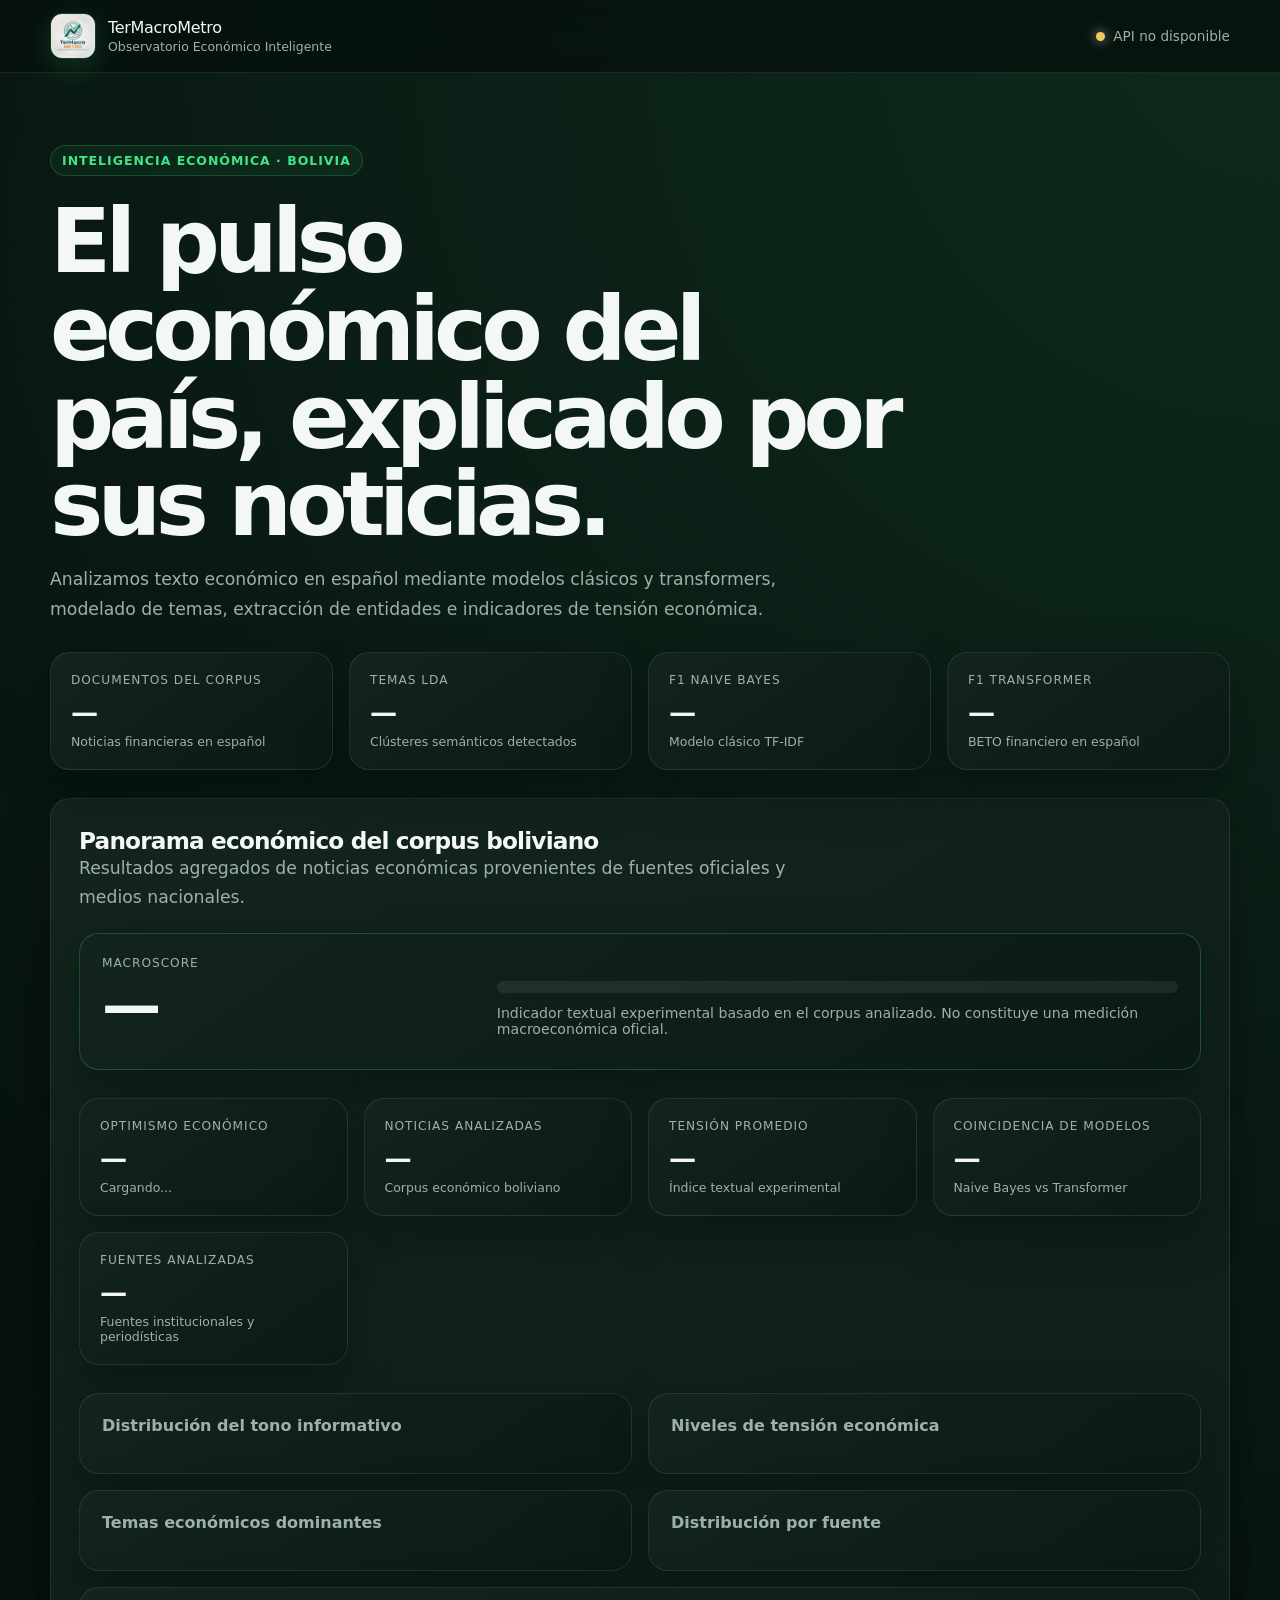
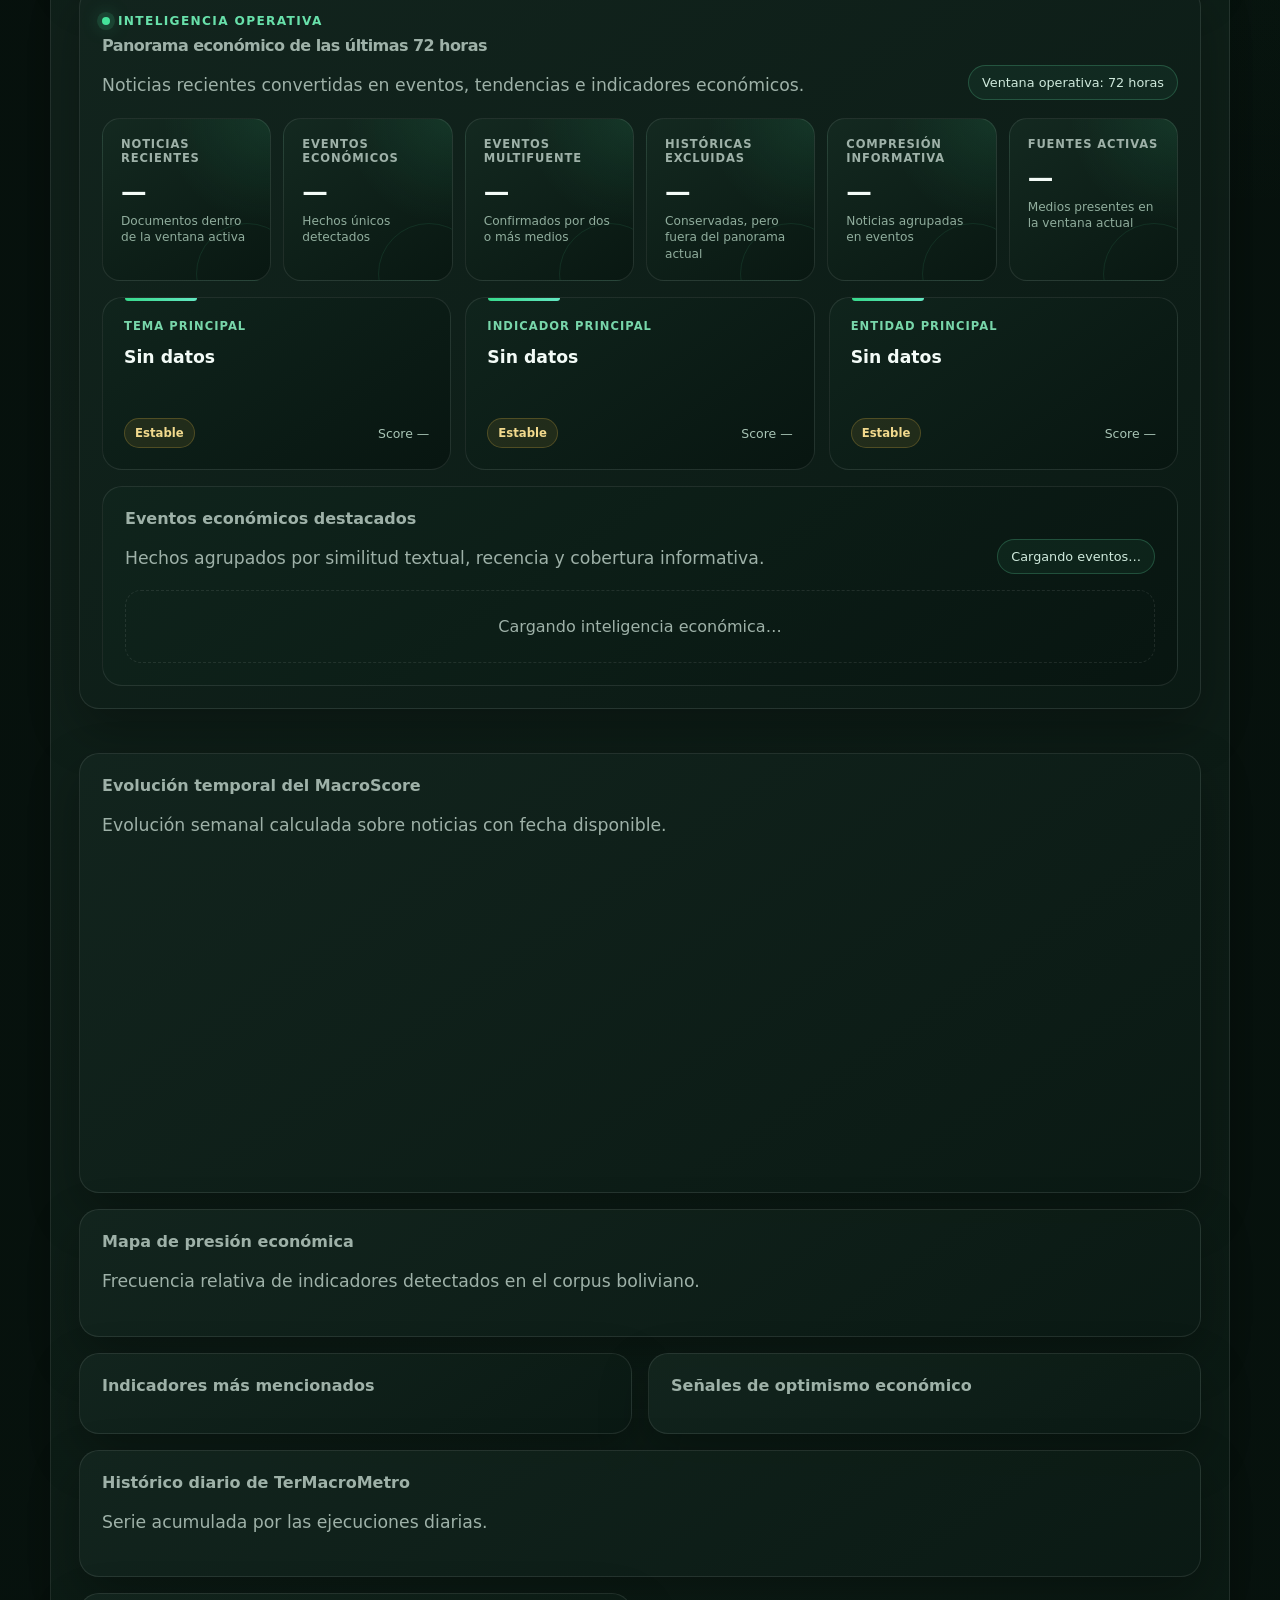
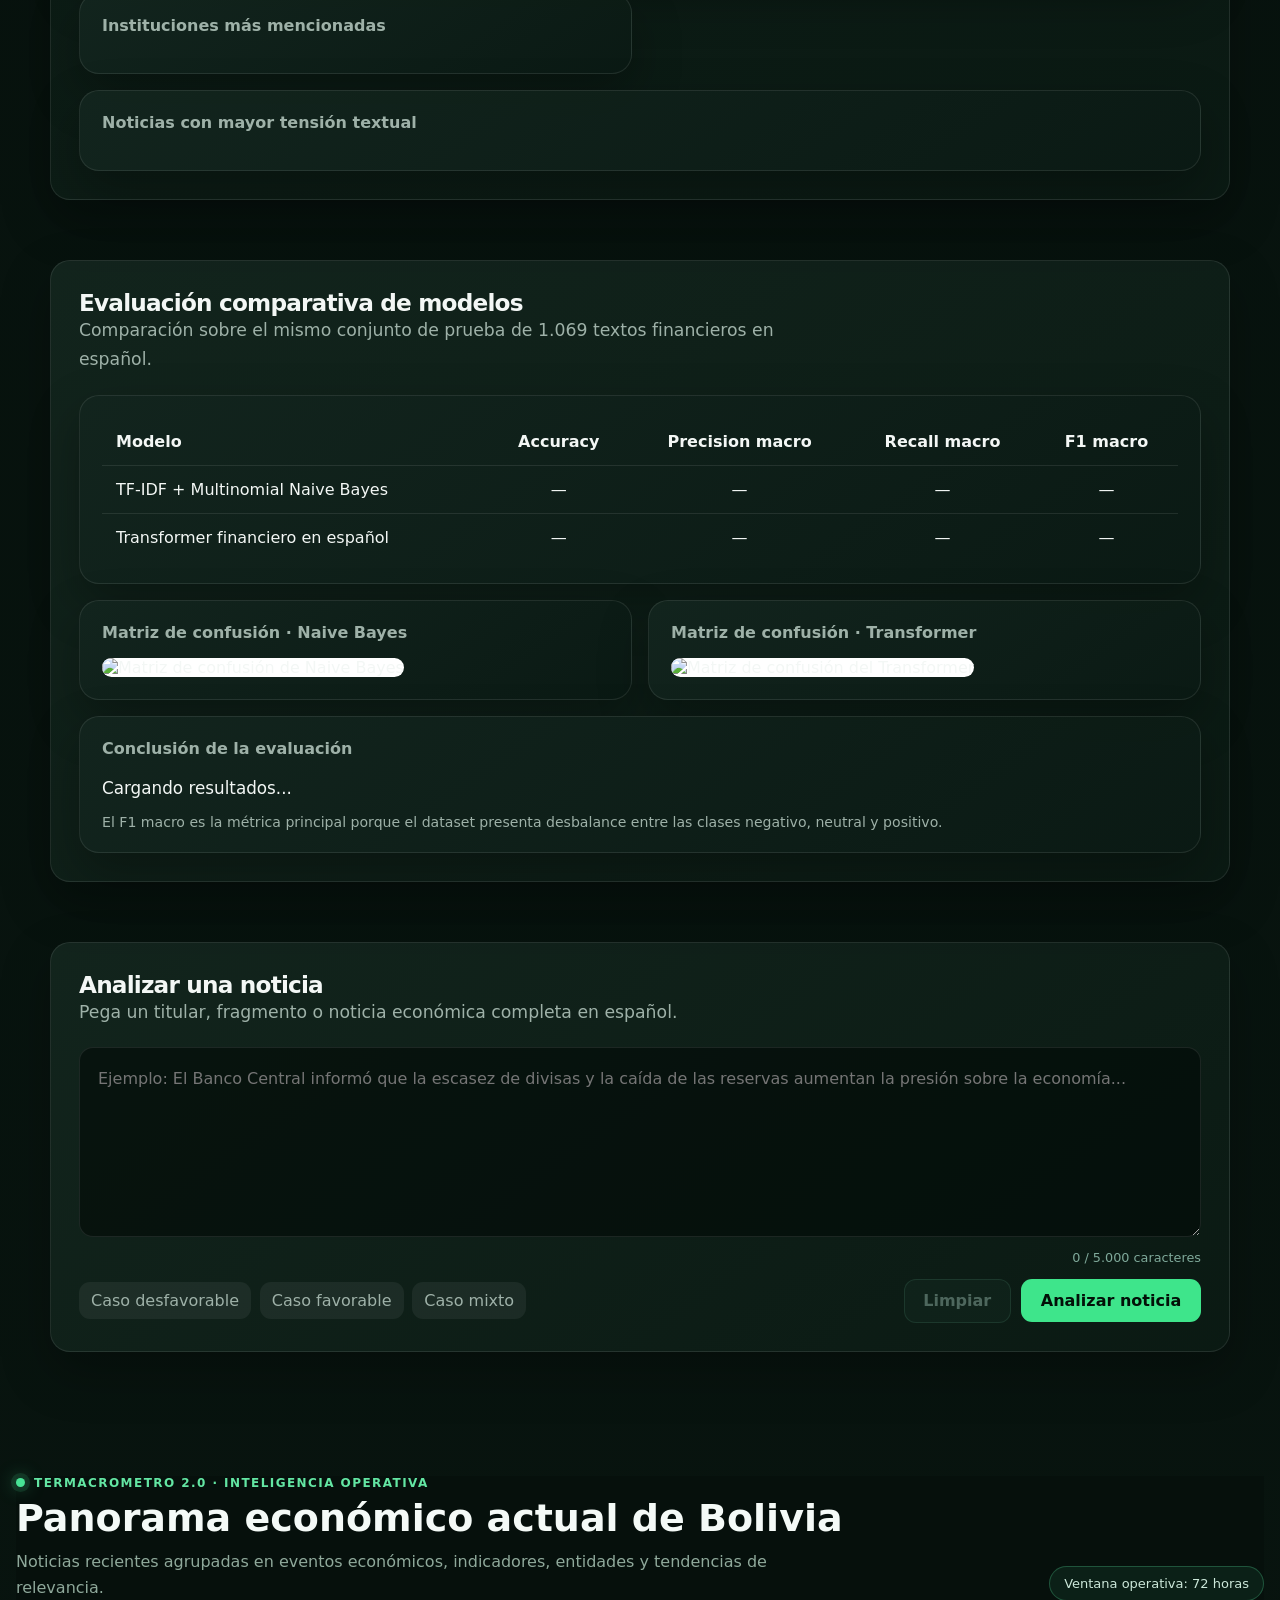
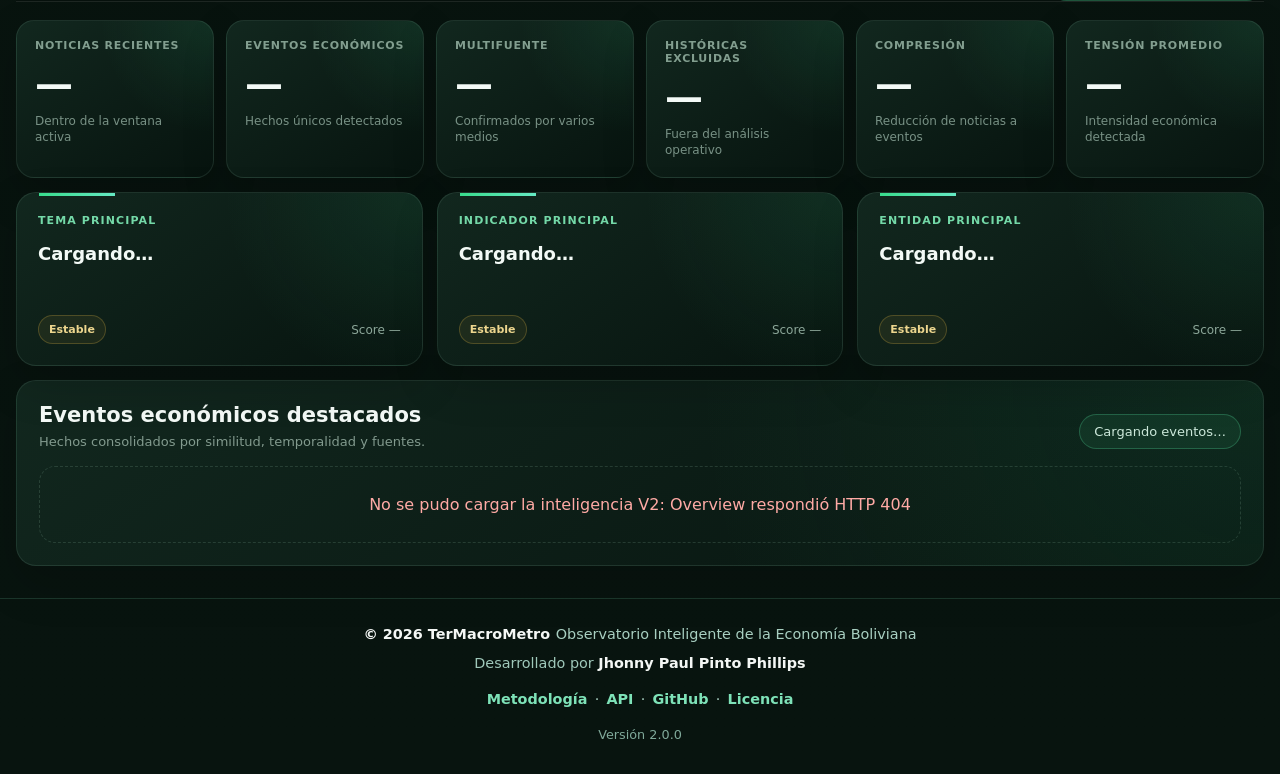
==== commit d5129b67: "feat: publish TerMacroMetro 2.0 dashboard" ====
--- a/web/observatory/index.html
+++ b/web/observatory/index.html
@@ -1115,6 +1115,371 @@
         }
 
 </style>
+
+<style id="termacrometro-v2-styles">
+.tm-v2 {
+    width: min(1480px, calc(100% - 32px));
+    margin: 28px auto;
+    font-family: inherit;
+}
+
+.tm-v2 * {
+    box-sizing: border-box;
+}
+
+.tm-v2-header {
+    display: flex;
+    align-items: flex-end;
+    justify-content: space-between;
+    gap: 24px;
+    margin-bottom: 18px;
+}
+
+.tm-v2-eyebrow {
+    display: flex;
+    align-items: center;
+    gap: 9px;
+    margin-bottom: 8px;
+    color: #63e6a3;
+    font-size: 12px;
+    font-weight: 800;
+    letter-spacing: .12em;
+    text-transform: uppercase;
+}
+
+.tm-v2-dot {
+    width: 9px;
+    height: 9px;
+    border-radius: 50%;
+    background: #48e395;
+    box-shadow:
+        0 0 0 5px rgba(72, 227, 149, .12),
+        0 0 18px rgba(72, 227, 149, .7);
+}
+
+.tm-v2-title {
+    margin: 0;
+    color: #f4faf7;
+    font-size: clamp(24px, 3vw, 38px);
+    line-height: 1.1;
+}
+
+.tm-v2-description {
+    max-width: 760px;
+    margin: 10px 0 0;
+    color: #8fa99b;
+    line-height: 1.6;
+}
+
+.tm-v2-window {
+    padding: 9px 14px;
+    border: 1px solid rgba(82, 220, 155, .28);
+    border-radius: 999px;
+    color: #cce8da;
+    background: rgba(82, 220, 155, .08);
+    font-size: 13px;
+    white-space: nowrap;
+}
+
+.tm-v2-metrics {
+    display: grid;
+    grid-template-columns: repeat(6, minmax(0, 1fr));
+    gap: 12px;
+    margin-bottom: 14px;
+}
+
+.tm-v2-metric,
+.tm-v2-leader,
+.tm-v2-events {
+    border: 1px solid rgba(126, 170, 148, .16);
+    background:
+        radial-gradient(
+            circle at 100% 0%,
+            rgba(67, 218, 148, .10),
+            transparent 45%
+        ),
+        linear-gradient(
+            145deg,
+            rgba(18, 40, 31, .98),
+            rgba(7, 20, 15, .98)
+        );
+    box-shadow: 0 18px 45px rgba(0, 0, 0, .18);
+}
+
+.tm-v2-metric {
+    min-height: 126px;
+    padding: 18px;
+    border-radius: 18px;
+}
+
+.tm-v2-metric-label {
+    color: #829e8f;
+    font-size: 11px;
+    font-weight: 800;
+    letter-spacing: .07em;
+    text-transform: uppercase;
+}
+
+.tm-v2-metric-value {
+    margin-top: 10px;
+    color: #f4faf7;
+    font-size: clamp(27px, 3vw, 38px);
+    font-weight: 900;
+    letter-spacing: -.05em;
+}
+
+.tm-v2-metric-note {
+    margin-top: 7px;
+    color: #789185;
+    font-size: 12px;
+    line-height: 1.4;
+}
+
+.tm-v2-leaders {
+    display: grid;
+    grid-template-columns: repeat(3, minmax(0, 1fr));
+    gap: 14px;
+    margin-bottom: 14px;
+}
+
+.tm-v2-leader {
+    position: relative;
+    overflow: hidden;
+    min-height: 168px;
+    padding: 21px;
+    border-radius: 20px;
+}
+
+.tm-v2-leader::before {
+    content: "";
+    position: absolute;
+    top: 0;
+    left: 22px;
+    width: 76px;
+    height: 3px;
+    background: linear-gradient(90deg, #39dc8d, #65e9c3);
+}
+
+.tm-v2-leader-type {
+    color: #74d9a8;
+    font-size: 11px;
+    font-weight: 800;
+    letter-spacing: .1em;
+    text-transform: uppercase;
+}
+
+.tm-v2-leader-name {
+    min-height: 58px;
+    margin-top: 14px;
+    color: #f3faf6;
+    font-size: 18px;
+    font-weight: 800;
+    line-height: 1.4;
+}
+
+.tm-v2-leader-footer {
+    display: flex;
+    align-items: center;
+    justify-content: space-between;
+    gap: 10px;
+    margin-top: 16px;
+}
+
+.tm-v2-momentum {
+    padding: 7px 10px;
+    border-radius: 999px;
+    font-size: 11px;
+    font-weight: 800;
+}
+
+.tm-v2-momentum.emergente {
+    color: #8ff1bc;
+    border: 1px solid rgba(65, 216, 137, .28);
+    background: rgba(65, 216, 137, .10);
+}
+
+.tm-v2-momentum.estable {
+    color: #edd68e;
+    border: 1px solid rgba(220, 177, 67, .26);
+    background: rgba(220, 177, 67, .08);
+}
+
+.tm-v2-momentum.descenso {
+    color: #ffaaa5;
+    border: 1px solid rgba(229, 87, 80, .25);
+    background: rgba(229, 87, 80, .08);
+}
+
+.tm-v2-score {
+    color: #8ca799;
+    font-size: 12px;
+}
+
+.tm-v2-events {
+    padding: 22px;
+    border-radius: 20px;
+}
+
+.tm-v2-events-head {
+    display: flex;
+    align-items: flex-end;
+    justify-content: space-between;
+    gap: 20px;
+    margin-bottom: 17px;
+}
+
+.tm-v2-events-title {
+    margin: 0;
+    color: #f4faf7;
+    font-size: 21px;
+}
+
+.tm-v2-events-subtitle {
+    margin: 7px 0 0;
+    color: #829a8e;
+    font-size: 13px;
+}
+
+.tm-v2-events-list {
+    display: grid;
+    grid-template-columns: repeat(2, minmax(0, 1fr));
+    gap: 12px;
+}
+
+.tm-v2-event {
+    display: flex;
+    flex-direction: column;
+    justify-content: space-between;
+    min-height: 224px;
+    padding: 18px;
+    border: 1px solid rgba(124, 167, 146, .16);
+    border-radius: 16px;
+    background: rgba(255, 255, 255, .025);
+    transition:
+        transform .18s ease,
+        border-color .18s ease,
+        background .18s ease;
+}
+
+.tm-v2-event:hover {
+    transform: translateY(-2px);
+    border-color: rgba(77, 221, 151, .35);
+    background: rgba(77, 221, 151, .04);
+}
+
+.tm-v2-event-meta {
+    display: flex;
+    flex-wrap: wrap;
+    gap: 7px;
+    margin-bottom: 12px;
+}
+
+.tm-v2-pill {
+    padding: 5px 8px;
+    border: 1px solid rgba(137, 178, 157, .19);
+    border-radius: 999px;
+    color: #a9c8b8;
+    font-size: 11px;
+}
+
+.tm-v2-event-title {
+    margin: 0;
+    color: #f4faf7;
+    font-size: 16px;
+    line-height: 1.5;
+}
+
+.tm-v2-event-grid {
+    display: grid;
+    grid-template-columns: 1fr 1fr;
+    gap: 11px 15px;
+    margin-top: 17px;
+}
+
+.tm-v2-event-field span {
+    display: block;
+    color: #718b7e;
+    font-size: 10px;
+    font-weight: 800;
+    letter-spacing: .07em;
+    text-transform: uppercase;
+}
+
+.tm-v2-event-field strong {
+    display: block;
+    margin-top: 4px;
+    color: #cee1d7;
+    font-size: 12px;
+    line-height: 1.4;
+}
+
+.tm-v2-event-link {
+    display: inline-flex;
+    width: fit-content;
+    margin-top: 18px;
+    color: #61e29f;
+    font-size: 12px;
+    font-weight: 800;
+    text-decoration: none;
+}
+
+.tm-v2-event-link:hover {
+    color: #a4f7c9;
+}
+
+.tm-v2-empty,
+.tm-v2-error {
+    grid-column: 1 / -1;
+    padding: 28px;
+    border: 1px dashed rgba(126, 170, 148, .22);
+    border-radius: 16px;
+    color: #8aa397;
+    text-align: center;
+}
+
+.tm-v2-error {
+    color: #ffaaa5;
+}
+
+@media (max-width: 1150px) {
+    .tm-v2-metrics {
+        grid-template-columns: repeat(3, minmax(0, 1fr));
+    }
+}
+
+@media (max-width: 820px) {
+    .tm-v2-header,
+    .tm-v2-events-head {
+        align-items: flex-start;
+        flex-direction: column;
+    }
+
+    .tm-v2-leaders,
+    .tm-v2-events-list {
+        grid-template-columns: 1fr;
+    }
+}
+
+@media (max-width: 620px) {
+    .tm-v2 {
+        width: min(100% - 20px, 1480px);
+    }
+
+    .tm-v2-metrics {
+        grid-template-columns: repeat(2, minmax(0, 1fr));
+    }
+
+    .tm-v2-metric {
+        min-height: 112px;
+        padding: 15px;
+    }
+
+    .tm-v2-event-grid {
+        grid-template-columns: 1fr;
+    }
+}
+</style>
+
 </head>
 
 <body>
@@ -2080,6 +2445,134 @@
             </section>
         </div>
     </section>
+
+<section id="termacrometro-v2" class="tm-v2">
+    <header class="tm-v2-header">
+        <div>
+            <div class="tm-v2-eyebrow">
+                <span class="tm-v2-dot"></span>
+                TerMacroMetro 2.0 · Inteligencia operativa
+            </div>
+
+            <h2 class="tm-v2-title">
+                Panorama económico actual de Bolivia
+            </h2>
+
+            <p class="tm-v2-description">
+                Noticias recientes agrupadas en eventos económicos,
+                indicadores, entidades y tendencias de relevancia.
+            </p>
+        </div>
+
+        <div id="tmV2Window" class="tm-v2-window">
+            Ventana operativa: 72 horas
+        </div>
+    </header>
+
+    <div class="tm-v2-metrics">
+        <article class="tm-v2-metric">
+            <div class="tm-v2-metric-label">Noticias recientes</div>
+            <div id="tmV2Documents" class="tm-v2-metric-value">—</div>
+            <div class="tm-v2-metric-note">Dentro de la ventana activa</div>
+        </article>
+
+        <article class="tm-v2-metric">
+            <div class="tm-v2-metric-label">Eventos económicos</div>
+            <div id="tmV2Events" class="tm-v2-metric-value">—</div>
+            <div class="tm-v2-metric-note">Hechos únicos detectados</div>
+        </article>
+
+        <article class="tm-v2-metric">
+            <div class="tm-v2-metric-label">Multifuente</div>
+            <div id="tmV2MultiSource" class="tm-v2-metric-value">—</div>
+            <div class="tm-v2-metric-note">Confirmados por varios medios</div>
+        </article>
+
+        <article class="tm-v2-metric">
+            <div class="tm-v2-metric-label">Históricas excluidas</div>
+            <div id="tmV2Excluded" class="tm-v2-metric-value">—</div>
+            <div class="tm-v2-metric-note">Fuera del análisis operativo</div>
+        </article>
+
+        <article class="tm-v2-metric">
+            <div class="tm-v2-metric-label">Compresión</div>
+            <div id="tmV2Compression" class="tm-v2-metric-value">—</div>
+            <div class="tm-v2-metric-note">Reducción de noticias a eventos</div>
+        </article>
+
+        <article class="tm-v2-metric">
+            <div class="tm-v2-metric-label">Tensión promedio</div>
+            <div id="tmV2Stress" class="tm-v2-metric-value">—</div>
+            <div class="tm-v2-metric-note">Intensidad económica detectada</div>
+        </article>
+    </div>
+
+    <div class="tm-v2-leaders">
+        <article class="tm-v2-leader">
+            <div class="tm-v2-leader-type">Tema principal</div>
+            <div id="tmV2TopicName" class="tm-v2-leader-name">Cargando…</div>
+            <div class="tm-v2-leader-footer">
+                <span id="tmV2TopicMomentum" class="tm-v2-momentum estable">
+                    Estable
+                </span>
+                <span id="tmV2TopicScore" class="tm-v2-score">Score —</span>
+            </div>
+        </article>
+
+        <article class="tm-v2-leader">
+            <div class="tm-v2-leader-type">Indicador principal</div>
+            <div id="tmV2IndicatorName" class="tm-v2-leader-name">
+                Cargando…
+            </div>
+            <div class="tm-v2-leader-footer">
+                <span
+                    id="tmV2IndicatorMomentum"
+                    class="tm-v2-momentum estable"
+                >
+                    Estable
+                </span>
+                <span id="tmV2IndicatorScore" class="tm-v2-score">
+                    Score —
+                </span>
+            </div>
+        </article>
+
+        <article class="tm-v2-leader">
+            <div class="tm-v2-leader-type">Entidad principal</div>
+            <div id="tmV2EntityName" class="tm-v2-leader-name">Cargando…</div>
+            <div class="tm-v2-leader-footer">
+                <span id="tmV2EntityMomentum" class="tm-v2-momentum estable">
+                    Estable
+                </span>
+                <span id="tmV2EntityScore" class="tm-v2-score">Score —</span>
+            </div>
+        </article>
+    </div>
+
+    <article class="tm-v2-events">
+        <div class="tm-v2-events-head">
+            <div>
+                <h3 class="tm-v2-events-title">
+                    Eventos económicos destacados
+                </h3>
+                <p class="tm-v2-events-subtitle">
+                    Hechos consolidados por similitud, temporalidad y fuentes.
+                </p>
+            </div>
+
+            <div id="tmV2EventsCount" class="tm-v2-window">
+                Cargando eventos…
+            </div>
+        </div>
+
+        <div id="tmV2EventsList" class="tm-v2-events-list">
+            <div class="tm-v2-empty">
+                Cargando inteligencia operativa…
+            </div>
+        </div>
+    </article>
+</section>
+
 </main>
 
 <footer class="site-footer">
@@ -2136,7 +2629,7 @@
   </nav>
 
   <div class="site-footer__version">
-    Versión 1.0.1
+    Versión 2.0.0
   </div>
 </footer>
 
@@ -3723,6 +4216,405 @@
 
 /* === End TerMacroMetro analysis auxiliary behavior === */
 </script>
+
+<script id="termacrometro-v2-script">
+(() => {
+    "use strict";
+
+    const get = (id) => document.getElementById(id);
+
+    const number = (value, decimals = 0) => {
+        const parsed = Number(value);
+
+        if (!Number.isFinite(parsed)) {
+            return "—";
+        }
+
+        return parsed.toLocaleString("es-BO", {
+            minimumFractionDigits: decimals,
+            maximumFractionDigits: decimals
+        });
+    };
+
+    const text = (value, fallback = "Sin datos") => {
+        if (value === null || value === undefined || value === "") {
+            return fallback;
+        }
+
+        return String(value);
+    };
+
+    const escapeHtml = (value) => {
+        const element = document.createElement("div");
+        element.textContent = text(value, "");
+        return element.innerHTML;
+    };
+
+    const safeUrl = (value) => {
+        try {
+            const url = new URL(value, window.location.origin);
+
+            if (!["http:", "https:"].includes(url.protocol)) {
+                return "";
+            }
+
+            return url.href;
+        } catch {
+            return "";
+        }
+    };
+
+    const momentumClass = (value) => {
+        const normalized = text(value, "estable").toLowerCase();
+
+        if (normalized.includes("emergente")) {
+            return "emergente";
+        }
+
+        if (
+            normalized.includes("descenso") ||
+            normalized.includes("declin")
+        ) {
+            return "descenso";
+        }
+
+        return "estable";
+    };
+
+    const momentumSymbol = (value) => {
+        const cssClass = momentumClass(value);
+
+        if (cssClass === "emergente") {
+            return "▲";
+        }
+
+        if (cssClass === "descenso") {
+            return "▼";
+        }
+
+        return "●";
+    };
+
+    const renderLeader = ({
+        nameId,
+        momentumId,
+        scoreId,
+        name,
+        momentum,
+        score
+    }) => {
+        const nameElement = get(nameId);
+        const momentumElement = get(momentumId);
+        const scoreElement = get(scoreId);
+
+        if (nameElement) {
+            nameElement.textContent = text(name);
+        }
+
+        if (momentumElement) {
+            const momentumText = text(momentum, "estable");
+
+            momentumElement.textContent =
+                `${momentumSymbol(momentumText)} ${momentumText}`;
+
+            momentumElement.className =
+                `tm-v2-momentum ${momentumClass(momentumText)}`;
+        }
+
+        if (scoreElement) {
+            scoreElement.textContent =
+                `Score ${number(score, 1)}`;
+        }
+    };
+
+    const renderEvents = (payload) => {
+        const container = get("tmV2EventsList");
+        const countElement = get("tmV2EventsCount");
+
+        if (!container) {
+            return;
+        }
+
+        const items = Array.isArray(payload?.items)
+            ? payload.items
+            : [];
+
+        if (countElement) {
+            countElement.textContent =
+                `${number(payload?.returned ?? items.length)} destacados`;
+        }
+
+        if (!items.length) {
+            container.innerHTML = `
+                <div class="tm-v2-empty">
+                    No existen eventos económicos disponibles.
+                </div>
+            `;
+            return;
+        }
+
+        container.innerHTML = items.map((event) => {
+            const documents = Number(event.documents || 0);
+            const sources = Number(event.unique_sources || 0);
+            const url = safeUrl(event.representative_url);
+
+            const link = url
+                ? `
+                    <a
+                        class="tm-v2-event-link"
+                        href="${escapeHtml(url)}"
+                        target="_blank"
+                        rel="noopener noreferrer"
+                    >
+                        Ver noticia representativa →
+                    </a>
+                `
+                : "";
+
+            return `
+                <article class="tm-v2-event">
+                    <div>
+                        <div class="tm-v2-event-meta">
+                            <span class="tm-v2-pill">
+                                ${number(documents)}
+                                ${documents === 1 ? "noticia" : "noticias"}
+                            </span>
+
+                            <span class="tm-v2-pill">
+                                ${number(sources)}
+                                ${sources === 1 ? "fuente" : "fuentes"}
+                            </span>
+
+                            <span class="tm-v2-pill">
+                                ${escapeHtml(
+                                    text(
+                                        event.representative_tone,
+                                        "neutral"
+                                    )
+                                )}
+                            </span>
+                        </div>
+
+                        <h4 class="tm-v2-event-title">
+                            ${escapeHtml(
+                                text(event.event_title, "Evento económico")
+                            )}
+                        </h4>
+
+                        <div class="tm-v2-event-grid">
+                            <div class="tm-v2-event-field">
+                                <span>Tema</span>
+                                <strong>
+                                    ${escapeHtml(
+                                        text(event.dominant_topic)
+                                    )}
+                                </strong>
+                            </div>
+
+                            <div class="tm-v2-event-field">
+                                <span>Indicador</span>
+                                <strong>
+                                    ${escapeHtml(
+                                        text(event.dominant_indicator)
+                                    )}
+                                </strong>
+                            </div>
+
+                            <div class="tm-v2-event-field">
+                                <span>Entidad</span>
+                                <strong>
+                                    ${escapeHtml(
+                                        text(event.dominant_entity)
+                                    )}
+                                </strong>
+                            </div>
+
+                            <div class="tm-v2-event-field">
+                                <span>Tensión</span>
+                                <strong>
+                                    ${number(event.average_stress, 1)}/100
+                                </strong>
+                            </div>
+
+                            <div class="tm-v2-event-field">
+                                <span>Fuente principal</span>
+                                <strong>
+                                    ${escapeHtml(
+                                        text(event.representative_source)
+                                    )}
+                                </strong>
+                            </div>
+
+                            <div class="tm-v2-event-field">
+                                <span>Fecha efectiva</span>
+                                <strong>
+                                    ${escapeHtml(
+                                        text(event.effective_at)
+                                    )}
+                                </strong>
+                            </div>
+                        </div>
+                    </div>
+
+                    ${link}
+                </article>
+            `;
+        }).join("");
+    };
+
+    const renderOverview = (payload) => {
+        const snapshot = payload?.snapshot || {};
+        const temporal = payload?.temporal_quality || {};
+        const analysis = payload?.event_analysis || {};
+        const windowData = payload?.operational_window || {};
+
+        const assignments = {
+            tmV2Documents:
+                number(
+                    temporal.operational_documents
+                    ?? snapshot.documents
+                ),
+
+            tmV2Events:
+                number(
+                    analysis.events
+                    ?? snapshot.economic_events
+                ),
+
+            tmV2MultiSource:
+                number(
+                    analysis.multi_source_events
+                    ?? snapshot.multi_source_events
+                ),
+
+            tmV2Excluded:
+                number(temporal.excluded_documents),
+
+            tmV2Compression:
+                `${number(analysis.compression_ratio, 1)}%`,
+
+            tmV2Stress:
+                `${number(snapshot.stress_average, 1)}/100`
+        };
+
+        Object.entries(assignments).forEach(([id, value]) => {
+            const element = get(id);
+
+            if (element) {
+                element.textContent = value;
+            }
+        });
+
+        const windowElement = get("tmV2Window");
+
+        if (windowElement) {
+            windowElement.textContent =
+                `Ventana operativa: ${
+                    number(
+                        windowData.hours
+                        ?? temporal.recent_window_hours
+                        ?? snapshot.operational_window_hours
+                        ?? 72
+                    )
+                } horas`;
+        }
+
+        renderLeader({
+            nameId: "tmV2TopicName",
+            momentumId: "tmV2TopicMomentum",
+            scoreId: "tmV2TopicScore",
+            name: snapshot.top_topic,
+            momentum: snapshot.top_topic_momentum,
+            score: snapshot.top_topic_score
+        });
+
+        renderLeader({
+            nameId: "tmV2IndicatorName",
+            momentumId: "tmV2IndicatorMomentum",
+            scoreId: "tmV2IndicatorScore",
+            name: snapshot.top_indicator,
+            momentum: snapshot.top_indicator_momentum,
+            score: snapshot.top_indicator_score
+        });
+
+        renderLeader({
+            nameId: "tmV2EntityName",
+            momentumId: "tmV2EntityMomentum",
+            scoreId: "tmV2EntityScore",
+            name: snapshot.top_entity,
+            momentum: snapshot.top_entity_momentum,
+            score: snapshot.top_entity_score
+        });
+    };
+
+    const showError = (message) => {
+        const container = get("tmV2EventsList");
+
+        if (container) {
+            container.innerHTML = `
+                <div class="tm-v2-error">
+                    ${escapeHtml(message)}
+                </div>
+            `;
+        }
+    };
+
+    const loadV2 = async () => {
+        try {
+            const [overviewResponse, eventsResponse] =
+                await Promise.all([
+                    fetch("./api/v2/overview", {
+                        cache: "no-store"
+                    }),
+                    fetch("./api/v2/events?limit=6", {
+                        cache: "no-store"
+                    })
+                ]);
+
+            if (!overviewResponse.ok) {
+                throw new Error(
+                    `Overview respondió HTTP ${overviewResponse.status}`
+                );
+            }
+
+            if (!eventsResponse.ok) {
+                throw new Error(
+                    `Events respondió HTTP ${eventsResponse.status}`
+                );
+            }
+
+            const [overview, events] =
+                await Promise.all([
+                    overviewResponse.json(),
+                    eventsResponse.json()
+                ]);
+
+            renderOverview(overview);
+            renderEvents(events);
+        } catch (error) {
+            console.error(
+                "[TerMacroMetro V2]",
+                error
+            );
+
+            showError(
+                `No se pudo cargar la inteligencia V2: ${error.message}`
+            );
+        }
+    };
+
+    if (document.readyState === "loading") {
+        document.addEventListener(
+            "DOMContentLoaded",
+            loadV2,
+            { once: true }
+        );
+    } else {
+        loadV2();
+    }
+})();
+</script>
+
 </body>
 </html>
 
